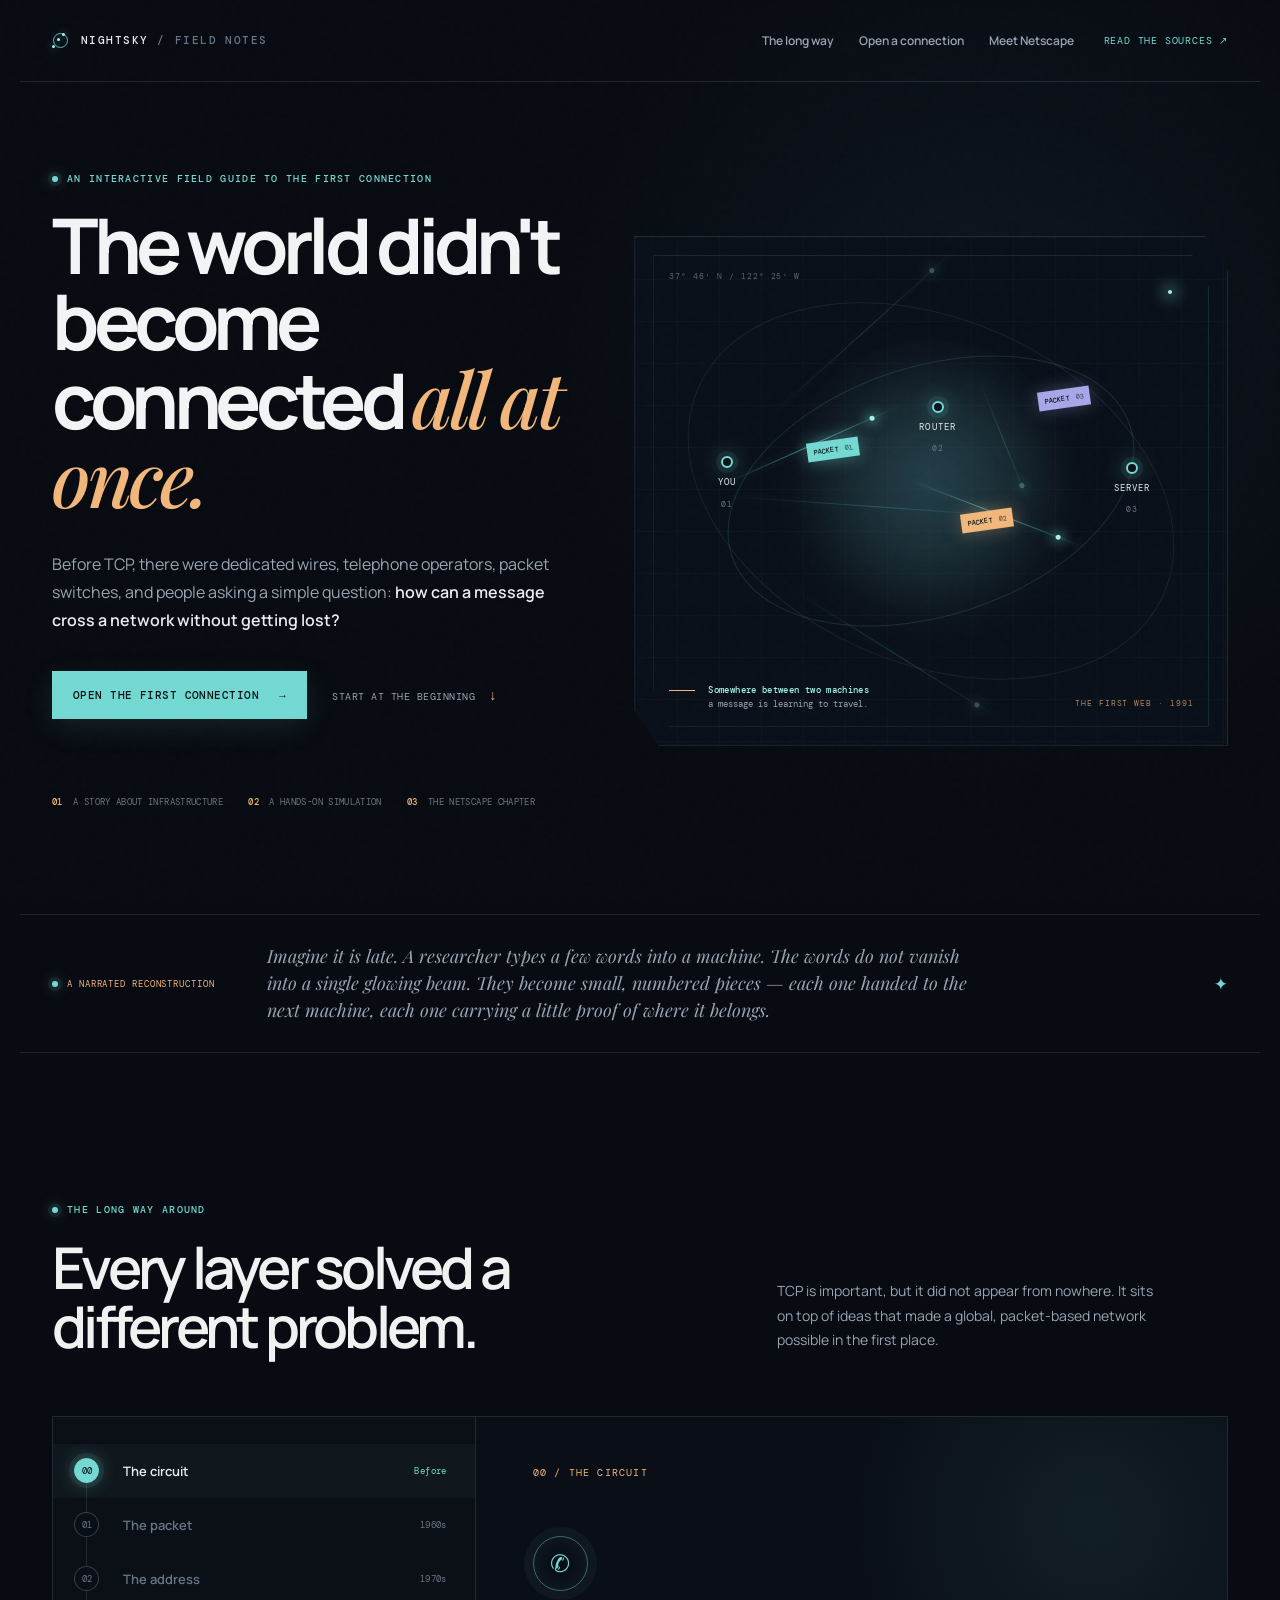
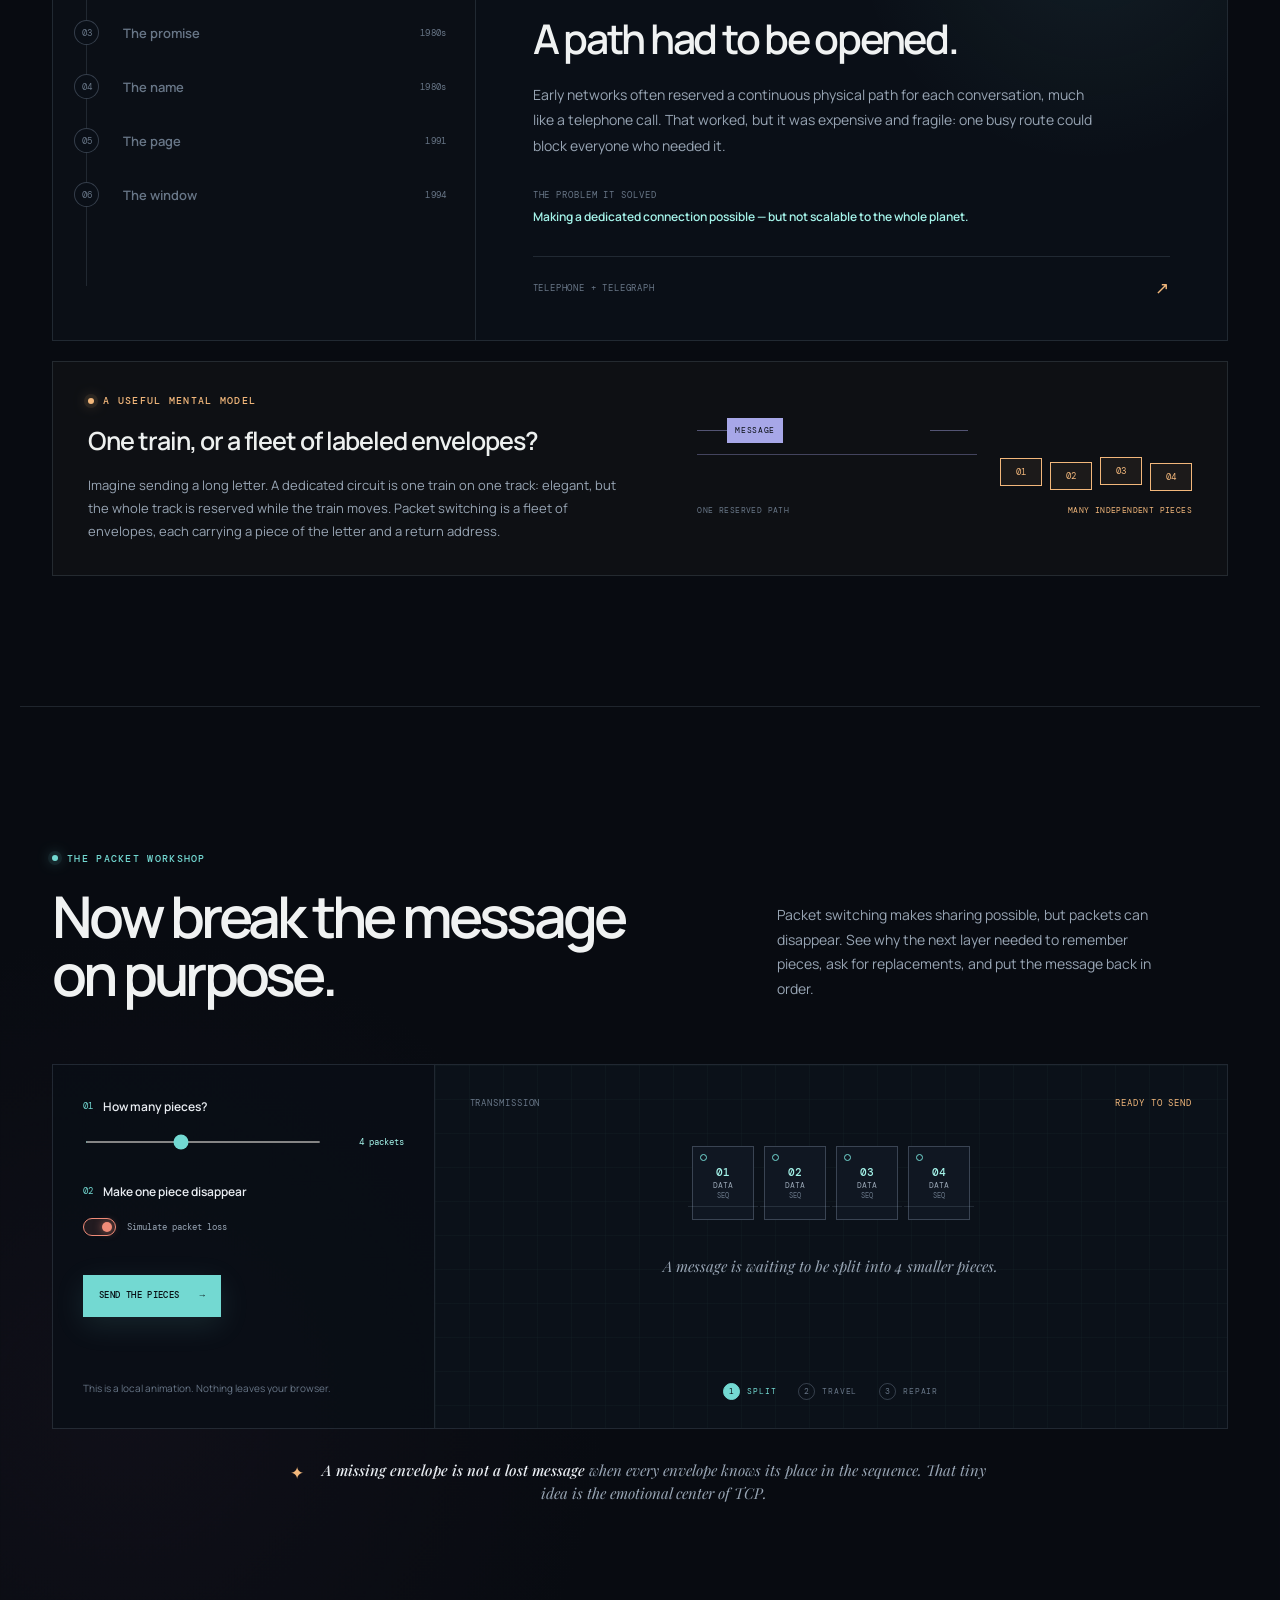
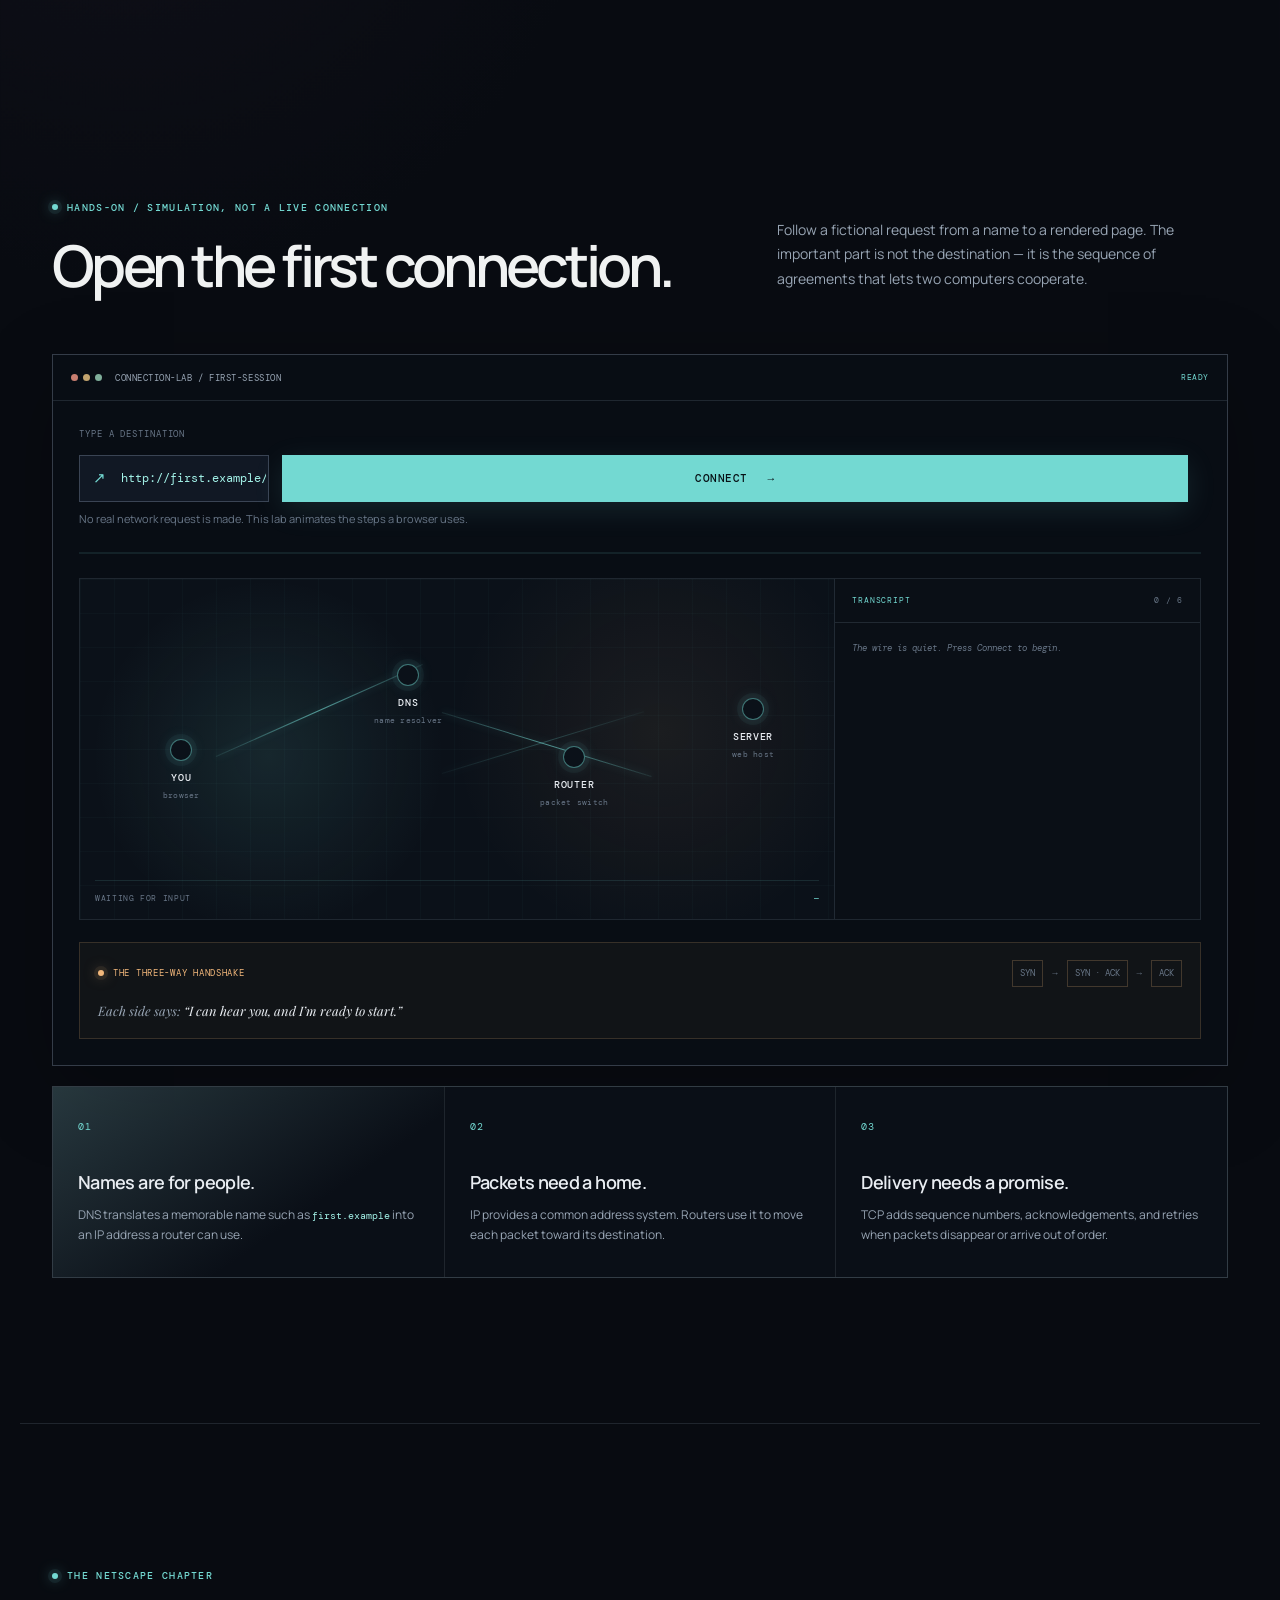
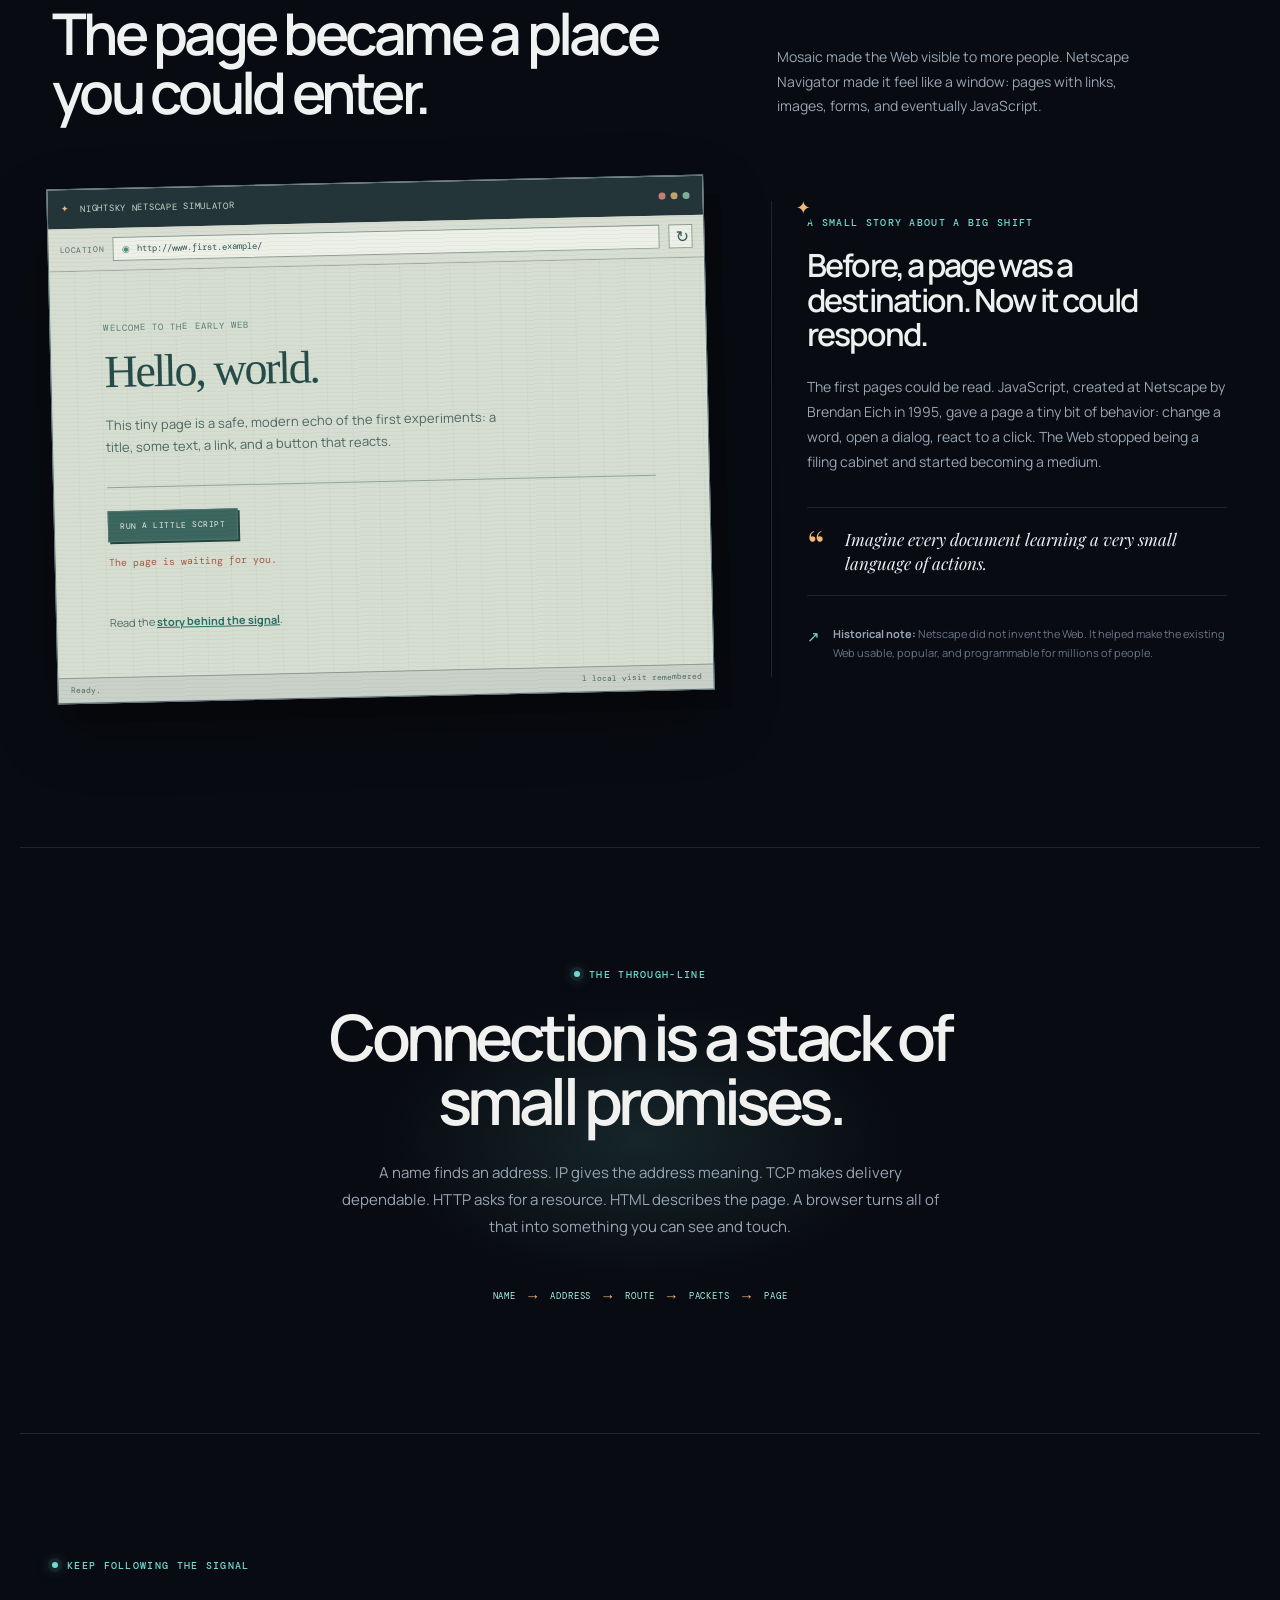
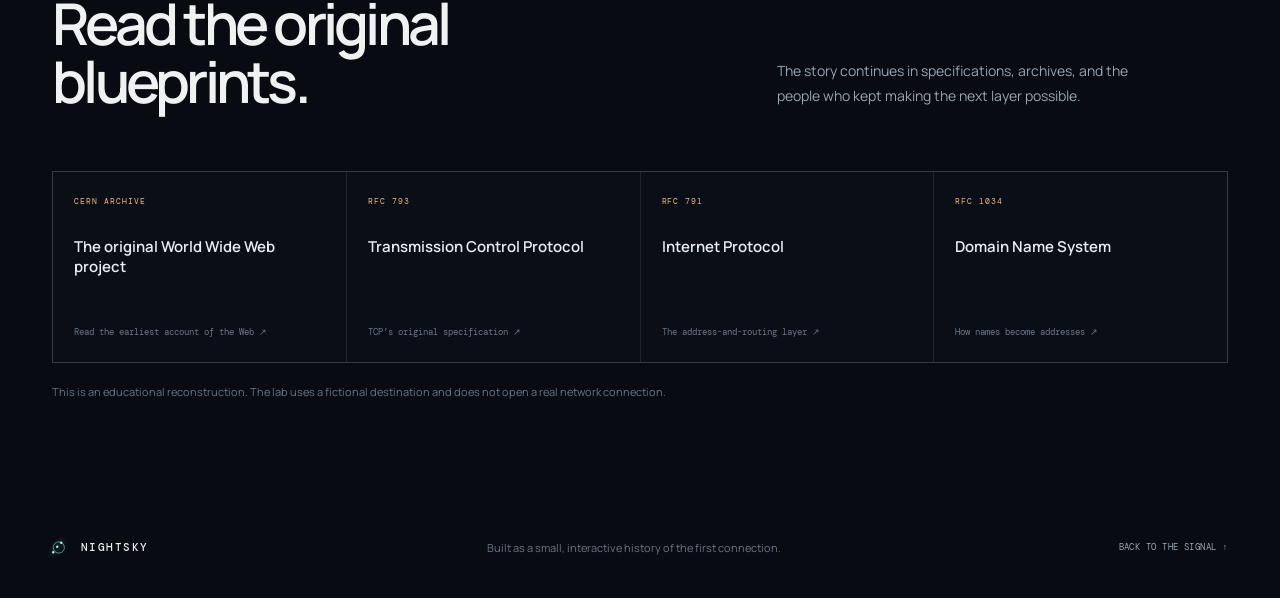
==== index.html @ 114fcb43 "Build interactive early Web history simulation" ====
<!doctype html>
<html lang="en">
  <head>
    <meta charset="UTF-8" />
    <meta name="viewport" content="width=device-width, initial-scale=1.0" />
    <meta
      name="description"
      content="An interactive field guide to the long road from telegraph wires to the World Wide Web."
    />
    <title>Before TCP — The Night the World Learned to Talk</title>
    <link rel="stylesheet" href="styles.css" />
  </head>
  <body>
    <div class="noise" aria-hidden="true"></div>
    <header class="topbar">
      <a class="brand" href="#top" aria-label="NIGHTSKY home">
        <span class="brand-mark" aria-hidden="true"><i></i><i></i><i></i></span>
        <span>NIGHTSKY</span>
        <span class="brand-slash">/</span>
        <span class="brand-muted">FIELD NOTES</span>
      </a>
      <nav class="topnav" aria-label="Main navigation">
        <a href="#journey">The long way</a>
        <a href="#lab">Open a connection</a>
        <a href="#browser">Meet Netscape</a>
      </nav>
      <a class="topnav-cta" href="#sources">Read the sources <span aria-hidden="true">↗</span></a>
    </header>

    <main id="top">
      <section class="hero section-pad">
        <div class="hero-copy">
          <p class="eyebrow"><span class="eyebrow-dot"></span> An interactive field guide to the first connection</p>
          <h1>The world didn't become connected <em>all at once.</em></h1>
          <p class="hero-lede">
            Before TCP, there were dedicated wires, telephone operators, packet switches, and people asking a
            simple question: <strong>how can a message cross a network without getting lost?</strong>
          </p>
          <div class="hero-actions">
            <a class="button button-primary" href="#lab">Open the first connection <span aria-hidden="true">→</span></a>
            <a class="text-link" href="#journey">Start at the beginning <span aria-hidden="true">↓</span></a>
          </div>
          <div class="hero-meta">
            <span><b>01</b> a story about infrastructure</span>
            <span><b>02</b> a hands-on simulation</span>
            <span><b>03</b> the Netscape chapter</span>
          </div>
        </div>

        <div class="hero-visual" aria-label="An illustration of messages traveling between connected machines" role="img">
          <div class="visual-orbit orbit-one"></div>
          <div class="visual-orbit orbit-two"></div>
          <div class="visual-glow"></div>
          <div class="constellation-lines" aria-hidden="true">
            <span class="line line-a"></span>
            <span class="line line-b"></span>
            <span class="line line-c"></span>
            <span class="line line-d"></span>
            <span class="line line-e"></span>
            <span class="line line-f"></span>
          </div>
          <div class="node node-origin"><span>YOU</span><b>01</b></div>
          <div class="node node-router"><span>ROUTER</span><b>02</b></div>
          <div class="node node-server"><span>SERVER</span><b>03</b></div>
          <div class="packet packet-a" aria-hidden="true"><span>PACKET</span><i>01</i></div>
          <div class="packet packet-b" aria-hidden="true"><span>PACKET</span><i>02</i></div>
          <div class="packet packet-c" aria-hidden="true"><span>PACKET</span><i>03</i></div>
          <div class="visual-caption">
            <span class="caption-line"></span>
            <p><b>Somewhere between two machines</b><br />a message is learning to travel.</p>
          </div>
          <div class="coordinate coordinate-top">37° 46′ N / 122° 25′ W</div>
          <div class="coordinate coordinate-bottom">THE FIRST WEB · 1991</div>
        </div>
      </section>

      <section class="story-strip" aria-label="Narrated reconstruction">
        <div class="strip-label"><span class="signal-dot"></span> A narrated reconstruction</div>
        <p>
          Imagine it is late. A researcher types a few words into a machine. The words do not vanish into a single
          glowing beam. They become small, numbered pieces — each one handed to the next machine, each one
          carrying a little proof of where it belongs.
        </p>
        <span class="strip-mark" aria-hidden="true">✦</span>
      </section>

      <section class="journey section-pad" id="journey">
        <div class="section-heading">
          <div>
            <p class="eyebrow"><span class="eyebrow-dot"></span> The long way around</p>
            <h2>Every layer solved a different problem.</h2>
          </div>
          <p class="section-intro">
            TCP is important, but it did not appear from nowhere. It sits on top of ideas that made a global,
            packet-based network possible in the first place.
          </p>
        </div>

        <div class="journey-board">
          <div class="journey-rail" role="tablist" aria-label="The history of network technologies">
            <div class="rail-line" aria-hidden="true"><span id="railProgress"></span></div>
            <button class="journey-step is-active" role="tab" aria-selected="true" data-step="0">
              <span class="step-number">00</span><span class="step-title">The circuit</span><span class="step-era">Before</span>
            </button>
            <button class="journey-step" role="tab" aria-selected="false" data-step="1">
              <span class="step-number">01</span><span class="step-title">The packet</span><span class="step-era">1960s</span>
            </button>
            <button class="journey-step" role="tab" aria-selected="false" data-step="2">
              <span class="step-number">02</span><span class="step-title">The address</span><span class="step-era">1970s</span>
            </button>
            <button class="journey-step" role="tab" aria-selected="false" data-step="3">
              <span class="step-number">03</span><span class="step-title">The promise</span><span class="step-era">1980s</span>
            </button>
            <button class="journey-step" role="tab" aria-selected="false" data-step="4">
              <span class="step-number">04</span><span class="step-title">The name</span><span class="step-era">1980s</span>
            </button>
            <button class="journey-step" role="tab" aria-selected="false" data-step="5">
              <span class="step-number">05</span><span class="step-title">The page</span><span class="step-era">1991</span>
            </button>
            <button class="journey-step" role="tab" aria-selected="false" data-step="6">
              <span class="step-number">06</span><span class="step-title">The window</span><span class="step-era">1994</span>
            </button>
          </div>

          <article class="journey-detail" id="journeyDetail" aria-live="polite">
            <div class="detail-index" id="detailIndex">00 / THE CIRCUIT</div>
            <div class="detail-icon" id="detailIcon" aria-hidden="true">✆</div>
            <h3 id="detailTitle">A path had to be opened.</h3>
            <p id="detailBody">
              Early networks often reserved a continuous physical path for each conversation, much like a telephone
              call. That worked, but it was expensive and fragile: one busy route could block everyone who needed it.
            </p>
            <div class="detail-answer">
              <span class="answer-label">The problem it solved</span>
              <strong id="detailProblem">Making a dedicated connection possible — but not scalable to the whole planet.</strong>
            </div>
            <div class="detail-footer">
              <span id="detailTag">TELEPHONE + TELEGRAPH</span>
              <span class="detail-arrow" aria-hidden="true">↗</span>
            </div>
          </article>
        </div>

        <div class="analogy-panel">
          <div class="analogy-copy">
            <p class="eyebrow"><span class="eyebrow-dot"></span> A useful mental model</p>
            <h3>One train, or a fleet of labeled envelopes?</h3>
            <p id="analogyBody">
              Imagine sending a long letter. A dedicated circuit is one train on one track: elegant, but the whole
              track is reserved while the train moves. Packet switching is a fleet of envelopes, each carrying a
              piece of the letter and a return address.
            </p>
          </div>
          <div class="analogy-visual" aria-hidden="true">
            <div class="train-track"><span class="train-car">MESSAGE</span><span class="track-line"></span><span class="track-line"></span></div>
            <div class="envelope-row"><span class="envelope">01</span><span class="envelope">02</span><span class="envelope">03</span><span class="envelope">04</span></div>
            <div class="analogy-labels"><span>ONE RESERVED PATH</span><span>MANY INDEPENDENT PIECES</span></div>
          </div>
        </div>
      </section>

      <section class="packet-workshop section-pad" id="packet-workshop">
        <div class="section-heading">
          <div>
            <p class="eyebrow"><span class="eyebrow-dot"></span> The packet workshop</p>
            <h2>Now break the message on purpose.</h2>
          </div>
          <p class="section-intro">
            Packet switching makes sharing possible, but packets can disappear. See why the next layer needed to
            remember pieces, ask for replacements, and put the message back in order.
          </p>
        </div>

        <div class="workshop-shell">
          <div class="workshop-controls">
            <div class="control-block">
              <div class="control-label"><span>01</span><label for="packetCount">How many pieces?</label></div>
              <div class="range-row"><input id="packetCount" type="range" min="2" max="7" value="4" /><output id="packetCountOutput" for="packetCount">4 packets</output></div>
            </div>
            <div class="control-block">
              <div class="control-label"><span>02</span><label for="dropPacket">Make one piece disappear</label></div>
              <label class="toggle-control">
                <input id="dropPacket" type="checkbox" checked />
                <span class="toggle-track" aria-hidden="true"><i></i></span>
                <span id="dropPacketLabel">Simulate packet loss</span>
              </label>
            </div>
            <button class="button button-primary workshop-button" id="sendPackets" type="button">Send the pieces <span aria-hidden="true">→</span></button>
            <p class="workshop-hint">This is a local animation. Nothing leaves your browser.</p>
          </div>

          <div class="workshop-stage" aria-live="polite">
            <div class="workshop-stage-top"><span>TRANSMISSION</span><strong id="workshopStatus">READY TO SEND</strong></div>
            <div class="packet-track" id="packetTrack" aria-label="Message packets waiting to be sent"></div>
            <div class="workshop-message" id="workshopMessage">A message is waiting to be split into smaller pieces.</div>
            <div class="workshop-steps">
              <span class="workshop-step is-current" data-workshop-step="split"><b>1</b> Split</span>
              <span class="workshop-step" data-workshop-step="travel"><b>2</b> Travel</span>
              <span class="workshop-step" data-workshop-step="repair"><b>3</b> Repair</span>
            </div>
          </div>
        </div>

        <div class="workshop-story">
          <span class="workshop-story-mark" aria-hidden="true">✦</span>
          <p><strong>A missing envelope is not a lost message</strong> when every envelope knows its place in the sequence. That tiny idea is the emotional center of TCP.</p>
        </div>
      </section>

      <section class="lab section-pad" id="lab">
        <div class="section-heading lab-heading">
          <div>
            <p class="eyebrow"><span class="eyebrow-dot"></span> Hands-on / simulation, not a live connection</p>
            <h2>Open the first connection.</h2>
          </div>
          <p class="section-intro">
            Follow a fictional request from a name to a rendered page. The important part is not the destination —
            it is the sequence of agreements that lets two computers cooperate.
          </p>
        </div>

        <div class="console-shell">
          <div class="console-toolbar">
            <div class="window-dots" aria-hidden="true"><i></i><i></i><i></i></div>
            <span class="console-label">connection-lab / first-session</span>
            <span class="console-status" id="consoleStatus">READY</span>
          </div>
          <div class="console-body">
            <div class="url-bar">
              <label for="targetUrl">TYPE A DESTINATION</label>
              <div class="url-input-wrap"><span class="url-lock" aria-hidden="true">↗</span><input id="targetUrl" value="http://first.example/" spellcheck="false" aria-describedby="urlHint" /></div>
              <button class="button button-primary connect-button" id="connectButton">Connect <span aria-hidden="true">→</span></button>
            </div>
            <p class="url-hint" id="urlHint">No real network request is made. This lab animates the steps a browser uses.</p>

            <div class="connection-progress" aria-label="Connection progress"><span id="progressBar"></span></div>

            <div class="connection-stage">
              <div class="network-map" id="networkMap">
                <div class="map-grid" aria-hidden="true"></div>
                <div class="map-line map-line-1" aria-hidden="true"></div>
                <div class="map-line map-line-2" aria-hidden="true"></div>
                <div class="map-line map-line-3" aria-hidden="true"></div>
                <div class="map-node origin-node" data-node="origin"><span class="node-ring"></span><b>YOU</b><small>browser</small></div>
                <div class="map-node resolver-node" data-node="resolver"><span class="node-ring"></span><b>DNS</b><small>name resolver</small></div>
                <div class="map-node router-node" data-node="router"><span class="node-ring"></span><b>ROUTER</b><small>packet switch</small></div>
                <div class="map-node server-node" data-node="server"><span class="node-ring"></span><b>SERVER</b><small>web host</small></div>
                <div class="traveling-packet" id="travelingPacket" aria-hidden="true"><span>PACKET</span><i>01</i></div>
                <div class="map-readout"><span id="readoutLabel">WAITING FOR INPUT</span><b id="readoutValue">—</b></div>
              </div>
              <div class="connection-log-panel">
                <div class="log-heading"><span>TRANSCRIPT</span><span id="logCount">0 / 6</span></div>
                <ol class="connection-log" id="connectionLog" aria-live="polite">
                  <li class="log-empty">The wire is quiet. Press Connect to begin.</li>
                </ol>
              </div>
            </div>

            <div class="handshake-strip" aria-label="TCP handshake explanation">
              <div class="handshake-title"><span class="signal-dot"></span> The three-way handshake</div>
              <div class="handshake-parts">
                <span data-handshake="syn">SYN</span><i>→</i><span data-handshake="synack">SYN · ACK</span><i>→</i><span data-handshake="ack">ACK</span>
              </div>
              <p>Each side says: <em>“I can hear you, and I’m ready to start.”</em></p>
            </div>
          </div>
        </div>

        <div class="lesson-grid">
          <article class="lesson-card lesson-card-highlight">
            <span class="lesson-number">01</span>
            <h3>Names are for people.</h3>
            <p>DNS translates a memorable name such as <code>first.example</code> into an IP address a router can use.</p>
          </article>
          <article class="lesson-card">
            <span class="lesson-number">02</span>
            <h3>Packets need a home.</h3>
            <p>IP provides a common address system. Routers use it to move each packet toward its destination.</p>
          </article>
          <article class="lesson-card">
            <span class="lesson-number">03</span>
            <h3>Delivery needs a promise.</h3>
            <p>TCP adds sequence numbers, acknowledgements, and retries when packets disappear or arrive out of order.</p>
          </article>
        </div>
      </section>

      <section class="browser-section section-pad" id="browser">
        <div class="section-heading">
          <div>
            <p class="eyebrow"><span class="eyebrow-dot"></span> The Netscape chapter</p>
            <h2>The page became a place you could enter.</h2>
          </div>
          <p class="section-intro">
            Mosaic made the Web visible to more people. Netscape Navigator made it feel like a window: pages with
            links, images, forms, and eventually JavaScript.
          </p>
        </div>

        <div class="browser-story-grid">
          <div class="retro-browser" id="retroBrowser">
            <div class="browser-titlebar">
              <div class="browser-brand"><span class="tiny-star">✦</span> NIGHTSKY NETSCAPE SIMULATOR</div>
              <div class="browser-window-buttons" aria-hidden="true"><i></i><i></i><i></i></div>
            </div>
            <div class="browser-toolbar">
              <span class="toolbar-label">LOCATION</span>
              <div class="browser-location"><span aria-hidden="true">◉</span> http://www.first.example/</div>
              <button id="browserReload" class="browser-reload" type="button" aria-label="Reload simulated page">↻</button>
            </div>
            <div class="browser-content">
              <p class="page-kicker">WELCOME TO THE EARLY WEB</p>
              <h3>Hello, world.</h3>
              <p class="page-copy">This tiny page is a safe, modern echo of the first experiments: a title, some text, a link, and a button that reacts.</p>
              <div class="page-rule"></div>
              <button class="retro-button" id="helloButton" type="button">RUN A LITTLE SCRIPT</button>
              <p class="script-output" id="scriptOutput" aria-live="polite">The page is waiting for you.</p>
              <p class="page-link">Read the <a href="#journey">story behind the signal</a>.</p>
            </div>
            <div class="browser-statusbar"><span>Ready.</span><span id="cookieStatus">No local cookie yet</span></div>
          </div>

          <div class="story-panel">
            <div class="story-panel-mark" aria-hidden="true">✦</div>
            <p class="eyebrow">A small story about a big shift</p>
            <h3>Before, a page was a destination. Now it could respond.</h3>
            <p>
              The first pages could be read. JavaScript, created at Netscape by Brendan Eich in 1995, gave a page a
              tiny bit of behavior: change a word, open a dialog, react to a click. The Web stopped being a filing
              cabinet and started becoming a medium.
            </p>
            <div class="pull-quote">
              <span aria-hidden="true">“</span>
              <p>Imagine every document learning a very small language of actions.</p>
            </div>
            <div class="navigator-note">
              <span class="note-icon" aria-hidden="true">↗</span>
              <p><strong>Historical note:</strong> Netscape did not invent the Web. It helped make the existing Web usable, popular, and programmable for millions of people.</p>
            </div>
          </div>
        </div>
      </section>

      <section class="takeaway section-pad">
        <div class="takeaway-glow" aria-hidden="true"></div>
        <div class="takeaway-content">
          <p class="eyebrow"><span class="eyebrow-dot"></span> The through-line</p>
          <h2>Connection is a stack of small promises.</h2>
          <p>
            A name finds an address. IP gives the address meaning. TCP makes delivery dependable. HTTP asks for a
            resource. HTML describes the page. A browser turns all of that into something you can see and touch.
          </p>
          <div class="takeaway-chain" aria-label="The layers of a web request">
            <span>NAME</span><i>→</i><span>ADDRESS</span><i>→</i><span>ROUTE</span><i>→</i><span>PACKETS</span><i>→</i><span>PAGE</span>
          </div>
        </div>
      </section>

      <section class="sources section-pad" id="sources">
        <div class="section-heading">
          <div>
            <p class="eyebrow"><span class="eyebrow-dot"></span> Keep following the signal</p>
            <h2>Read the original blueprints.</h2>
          </div>
          <p class="section-intro">The story continues in specifications, archives, and the people who kept making the next layer possible.</p>
        </div>
        <div class="source-grid">
          <a class="source-card" href="https://info.cern.ch/hypertext/WWW/TheProject.html" target="_blank" rel="noreferrer">
            <span class="source-type">CERN ARCHIVE</span><strong>The original World Wide Web project</strong><span>Read the earliest account of the Web ↗</span>
          </a>
          <a class="source-card" href="https://www.rfc-editor.org/rfc/rfc793" target="_blank" rel="noreferrer">
            <span class="source-type">RFC 793</span><strong>Transmission Control Protocol</strong><span>TCP’s original specification ↗</span>
          </a>
          <a class="source-card" href="https://www.rfc-editor.org/rfc/rfc791" target="_blank" rel="noreferrer">
            <span class="source-type">RFC 791</span><strong>Internet Protocol</strong><span>The address-and-routing layer ↗</span>
          </a>
          <a class="source-card" href="https://www.rfc-editor.org/rfc/rfc1034" target="_blank" rel="noreferrer">
            <span class="source-type">RFC 1034</span><strong>Domain Name System</strong><span>How names become addresses ↗</span>
          </a>
        </div>
        <p class="source-footnote">This is an educational reconstruction. The lab uses a fictional destination and does not open a real network connection.</p>
      </section>
    </main>

    <footer class="footer">
      <div class="footer-brand"><span class="brand-mark" aria-hidden="true"><i></i><i></i><i></i></span> NIGHTSKY</div>
      <p>Built as a small, interactive history of the first connection.</p>
      <a href="#top">Back to the signal ↑</a>
    </footer>

    <script src="app.js"></script>
  </body>
</html>
---- styles.css ----
@import url('https://fonts.googleapis.com/css2?family=DM+Mono:wght@400;500&family=Manrope:wght@400;500;600;700;800&family=Playfair+Display:ital,wght@0,500;0,600;1,500;1,600&display=swap');

:root {
  --ink: #e9edf2;
  --muted: #98a5b4;
  --faint: #687687;
  --bg: #080b11;
  --bg-soft: #0d121b;
  --panel: #111824;
  --panel-deep: #0a0f17;
  --line: rgba(164, 184, 209, 0.15);
  --line-bright: rgba(164, 184, 209, 0.28);
  --cyan: #73d9d2;
  --cyan-bright: #a4f3e9;
  --amber: #f2b77b;
  --coral: #f08b78;
  --lavender: #a7a7e8;
  --max: 1240px;
  --sans: 'Manrope', ui-sans-serif, system-ui, -apple-system, BlinkMacSystemFont, 'Segoe UI', sans-serif;
  --serif: 'Playfair Display', Georgia, serif;
  --mono: 'DM Mono', ui-monospace, SFMono-Regular, Menlo, Monaco, Consolas, monospace;
}

* {
  box-sizing: border-box;
}

html {
  scroll-behavior: smooth;
  background: var(--bg);
}

body {
  margin: 0;
  color: var(--ink);
  background:
    radial-gradient(circle at 77% 5%, rgba(49, 83, 112, 0.16), transparent 28rem),
    radial-gradient(circle at 10% 43%, rgba(74, 48, 80, 0.12), transparent 30rem),
    var(--bg);
  font-family: var(--sans);
  line-height: 1.6;
  overflow-x: hidden;
}

body::before,
body::after {
  content: '';
  position: fixed;
  z-index: -1;
  width: 1px;
  height: 1px;
  border-radius: 50%;
  background: #fff;
  box-shadow: 40px 80px 0 rgba(255, 255, 255, 0.5), 160px 20px 0 rgba(255, 255, 255, 0.38), 310px 120px 0 rgba(255, 255, 255, 0.3), 510px 40px 0 rgba(255, 255, 255, 0.32), 730px 130px 0 rgba(255, 255, 255, 0.25), 940px 20px 0 rgba(255, 255, 255, 0.4), 1120px 160px 0 rgba(255, 255, 255, 0.25), 1280px 70px 0 rgba(255, 255, 255, 0.3), 1510px 190px 0 rgba(255, 255, 255, 0.35), 1750px 80px 0 rgba(255, 255, 255, 0.25);
  opacity: 0.5;
  pointer-events: none;
}

body::before {
  top: 4%;
  left: 4%;
}

body::after {
  top: 61%;
  left: 0;
  transform: scale(0.65);
  opacity: 0.24;
}

.noise {
  position: fixed;
  inset: 0;
  z-index: 20;
  opacity: 0.025;
  pointer-events: none;
  background-image: url("data:image/svg+xml,%3Csvg viewBox='0 0 180 180' xmlns='http://www.w3.org/2000/svg'%3E%3Cfilter id='n'%3E%3CfeTurbulence type='fractalNoise' baseFrequency='.9' numOctaves='4' stitchTiles='stitch'/%3E%3C/filter%3E%3Crect width='100%25' height='100%25' filter='url(%23n)' opacity='.65'/%3E%3C/svg%3E");
}

a {
  color: inherit;
  text-decoration: none;
}

button,
input {
  font: inherit;
}

button,
a {
  -webkit-tap-highlight-color: transparent;
}

button {
  cursor: pointer;
}

::selection {
  color: #091015;
  background: var(--cyan);
}

.topbar {
  position: relative;
  z-index: 5;
  display: flex;
  align-items: center;
  gap: 30px;
  max-width: var(--max);
  height: 82px;
  margin: 0 auto;
  padding: 0 32px;
  border-bottom: 1px solid var(--line);
}

.brand,
.footer-brand {
  display: inline-flex;
  align-items: center;
  gap: 9px;
  color: var(--ink);
  font-family: var(--mono);
  font-size: 11px;
  font-weight: 500;
  letter-spacing: 0.13em;
  white-space: nowrap;
}

.brand-slash,
.brand-muted {
  color: var(--faint);
}

.brand-mark {
  position: relative;
  display: inline-flex;
  align-items: flex-end;
  gap: 2px;
  width: 17px;
  height: 17px;
  margin-right: 3px;
}

.brand-mark::before {
  position: absolute;
  top: 1px;
  left: 1px;
  width: 13px;
  height: 13px;
  border: 1px solid var(--cyan);
  border-radius: 50%;
  content: '';
  opacity: 0.8;
}

.brand-mark i {
  z-index: 1;
  display: block;
  width: 3px;
  height: 3px;
  border-radius: 50%;
  background: var(--cyan-bright);
  box-shadow: 0 0 8px var(--cyan);
}

.brand-mark i:nth-child(1) {
  margin-bottom: 1px;
}

.brand-mark i:nth-child(2) {
  margin-bottom: 8px;
}

.brand-mark i:nth-child(3) {
  margin-bottom: 13px;
}

.topnav {
  display: flex;
  align-items: center;
  gap: 25px;
  margin-left: auto;
  color: var(--muted);
  font-size: 12px;
  font-weight: 600;
}

.topnav a,
.topnav-cta,
.text-link,
.footer a {
  transition: color 180ms ease, opacity 180ms ease;
}

.topnav a:hover,
.topnav a:focus-visible,
.topnav-cta:hover,
.topnav-cta:focus-visible,
.text-link:hover,
.text-link:focus-visible,
.footer a:hover,
.footer a:focus-visible {
  color: var(--cyan-bright);
}

.topnav-cta {
  color: var(--cyan);
  font-family: var(--mono);
  font-size: 10px;
  letter-spacing: 0.08em;
  text-transform: uppercase;
}

.section-pad {
  max-width: var(--max);
  margin: 0 auto;
  padding: 130px 32px;
}

.eyebrow {
  display: flex;
  align-items: center;
  gap: 9px;
  margin: 0 0 22px;
  color: var(--cyan);
  font-family: var(--mono);
  font-size: 10px;
  font-weight: 500;
  letter-spacing: 0.13em;
  line-height: 1.3;
  text-transform: uppercase;
}

.eyebrow-dot,
.signal-dot {
  display: inline-block;
  width: 6px;
  height: 6px;
  flex: 0 0 auto;
  border-radius: 50%;
  background: var(--cyan);
  box-shadow: 0 0 0 4px rgba(115, 217, 210, 0.08), 0 0 14px rgba(115, 217, 210, 0.8);
}

.hero {
  display: grid;
  grid-template-columns: minmax(0, 0.94fr) minmax(460px, 1.06fr);
  align-items: center;
  gap: 56px;
  min-height: 670px;
  padding-top: 90px;
  padding-bottom: 105px;
}

.hero-copy {
  position: relative;
  z-index: 1;
}

.hero h1 {
  max-width: 700px;
  margin: 0;
  color: #f2f4f5;
  font-size: clamp(50px, 6vw, 83px);
  font-weight: 700;
  letter-spacing: -0.07em;
  line-height: 0.99;
}

.hero h1 em {
  color: var(--amber);
  font-family: var(--serif);
  font-weight: 500;
  letter-spacing: -0.045em;
}

.hero-lede {
  max-width: 570px;
  margin: 33px 0 0;
  color: var(--muted);
  font-size: 16px;
  line-height: 1.75;
}

.hero-lede strong {
  color: var(--ink);
  font-weight: 600;
}

.hero-actions {
  display: flex;
  align-items: center;
  gap: 25px;
  margin-top: 37px;
}

.button {
  display: inline-flex;
  align-items: center;
  justify-content: center;
  gap: 20px;
  min-height: 48px;
  border: 1px solid transparent;
  padding: 0 20px;
  font-family: var(--mono);
  font-size: 11px;
  font-weight: 500;
  letter-spacing: 0.04em;
  line-height: 1;
  text-transform: uppercase;
  transition: background 180ms ease, border-color 180ms ease, color 180ms ease, transform 180ms ease, box-shadow 180ms ease;
}

.button:hover,
.button:focus-visible {
  transform: translateY(-2px);
}

.button-primary {
  color: #081116;
  background: var(--cyan);
  box-shadow: 0 8px 30px rgba(115, 217, 210, 0.12);
}

.button-primary:hover,
.button-primary:focus-visible {
  background: var(--cyan-bright);
  box-shadow: 0 12px 35px rgba(115, 217, 210, 0.2);
}

.text-link {
  color: var(--muted);
  font-family: var(--mono);
  font-size: 10px;
  letter-spacing: 0.05em;
  text-transform: uppercase;
}

.text-link span {
  display: inline-block;
  margin-left: 7px;
  color: var(--amber);
  font-size: 14px;
}

.hero-meta {
  display: flex;
  flex-wrap: wrap;
  gap: 17px 25px;
  margin-top: 76px;
  color: var(--faint);
  font-family: var(--mono);
  font-size: 9px;
  letter-spacing: 0.04em;
  text-transform: uppercase;
}

.hero-meta b {
  margin-right: 5px;
  color: var(--amber);
  font-weight: 500;
}

.hero-visual {
  position: relative;
  min-height: 510px;
  overflow: hidden;
  border: 1px solid var(--line);
  background:
    linear-gradient(rgba(115, 217, 210, 0.025) 1px, transparent 1px),
    linear-gradient(90deg, rgba(115, 217, 210, 0.025) 1px, transparent 1px),
    radial-gradient(circle at 50% 47%, rgba(62, 107, 121, 0.3), transparent 35%),
    #0a1019;
  background-size: 42px 42px, 42px 42px, auto, auto;
  clip-path: polygon(0 0, 96% 0, 100% 7%, 100% 100%, 4% 100%, 0 93%);
}

.hero-visual::before,
.hero-visual::after {
  position: absolute;
  content: '';
  pointer-events: none;
}

.hero-visual::before {
  inset: 18px;
  border: 1px solid rgba(115, 217, 210, 0.12);
  clip-path: polygon(0 0, 97% 0, 100% 7%, 100% 100%, 3% 100%, 0 92%);
}

.hero-visual::after {
  top: 53px;
  right: 55px;
  width: 4px;
  height: 4px;
  border-radius: 50%;
  background: var(--cyan-bright);
  box-shadow: 0 0 15px 4px rgba(115, 217, 210, 0.6);
}

.visual-orbit {
  position: absolute;
  top: 50%;
  left: 50%;
  border: 1px solid rgba(115, 217, 210, 0.14);
  border-radius: 50%;
  transform: translate(-50%, -50%) rotate(-18deg);
}

.orbit-one {
  width: 420px;
  height: 250px;
}

.orbit-two {
  width: 510px;
  height: 345px;
  border-color: rgba(167, 167, 232, 0.1);
  transform: translate(-50%, -50%) rotate(24deg);
}

.visual-glow {
  position: absolute;
  top: 50%;
  left: 50%;
  width: 210px;
  height: 210px;
  border-radius: 50%;
  background: rgba(115, 217, 210, 0.1);
  filter: blur(35px);
  transform: translate(-50%, -50%);
}

.constellation-lines {
  position: absolute;
  inset: 0;
}

.line {
  position: absolute;
  height: 1px;
  transform-origin: left center;
  background: linear-gradient(90deg, transparent, rgba(115, 217, 210, 0.65), transparent);
  box-shadow: 0 0 8px rgba(115, 217, 210, 0.3);
}

.line::after {
  position: absolute;
  top: -2px;
  right: 14%;
  width: 5px;
  height: 5px;
  border-radius: 50%;
  background: var(--cyan-bright);
  box-shadow: 0 0 12px 3px rgba(115, 217, 210, 0.5);
  content: '';
}

.line-a {
  top: 48%;
  left: 16%;
  width: 31%;
  transform: rotate(-24deg);
}

.line-b {
  top: 48%;
  left: 47%;
  width: 31%;
  transform: rotate(21deg);
}

.line-c {
  top: 51%;
  left: 16%;
  width: 50%;
  transform: rotate(4deg);
  opacity: 0.36;
}

.line-d {
  top: 35%;
  left: 23%;
  width: 43%;
  transform: rotate(-42deg);
  opacity: 0.3;
}

.line-e {
  top: 69%;
  left: 26%;
  width: 44%;
  transform: rotate(32deg);
  opacity: 0.28;
}

.line-f {
  top: 28%;
  left: 58%;
  width: 23%;
  transform: rotate(68deg);
  opacity: 0.32;
}

.node {
  position: absolute;
  z-index: 2;
  display: flex;
  flex-direction: column;
  align-items: center;
  gap: 8px;
  color: var(--ink);
  font-family: var(--mono);
  font-size: 9px;
  letter-spacing: 0.12em;
  text-align: center;
}

.node::before {
  position: absolute;
  top: -19px;
  left: 50%;
  width: 8px;
  height: 8px;
  border: 2px solid var(--cyan);
  border-radius: 50%;
  background: var(--bg-soft);
  box-shadow: 0 0 0 5px rgba(115, 217, 210, 0.08), 0 0 22px rgba(115, 217, 210, 0.7);
  content: '';
  transform: translateX(-50%);
}

.node b {
  color: var(--faint);
  font-size: 8px;
  font-weight: 400;
}

.node-origin {
  top: 47%;
  left: 14%;
}

.node-router {
  top: 36%;
  left: 48%;
}

.node-server {
  top: 48%;
  right: 13%;
}

.packet {
  position: absolute;
  z-index: 3;
  display: flex;
  align-items: center;
  gap: 6px;
  color: #071116;
  background: var(--cyan);
  box-shadow: 0 0 18px rgba(115, 217, 210, 0.45);
  font-family: var(--mono);
  font-size: 7px;
  font-weight: 500;
  letter-spacing: 0.04em;
  padding: 4px 6px;
  transform: rotate(-8deg);
  animation: packetFloat 4s ease-in-out infinite;
}

.packet i {
  color: rgba(7, 17, 22, 0.58);
  font-style: normal;
}

.packet-a {
  top: 40%;
  left: 29%;
}

.packet-b {
  top: 54%;
  left: 55%;
  animation-delay: -1.8s;
  background: var(--amber);
  box-shadow: 0 0 18px rgba(242, 183, 123, 0.35);
}

.packet-c {
  top: 30%;
  left: 68%;
  animation-delay: -2.8s;
  background: var(--lavender);
  box-shadow: 0 0 18px rgba(167, 167, 232, 0.35);
}

@keyframes packetFloat {
  0%, 100% { margin-top: 0; }
  50% { margin-top: -10px; }
}

.visual-caption {
  position: absolute;
  bottom: 33px;
  left: 34px;
  display: flex;
  align-items: flex-start;
  gap: 13px;
  color: var(--muted);
  font-family: var(--mono);
  font-size: 9px;
  line-height: 1.6;
}

.visual-caption p {
  margin: 0;
}

.visual-caption b {
  color: var(--cyan-bright);
  font-weight: 500;
  letter-spacing: 0.04em;
}

.caption-line {
  width: 26px;
  height: 1px;
  margin-top: 7px;
  background: var(--amber);
}

.coordinate {
  position: absolute;
  color: rgba(152, 165, 180, 0.56);
  font-family: var(--mono);
  font-size: 8px;
  letter-spacing: 0.12em;
}

.coordinate-top {
  top: 33px;
  left: 34px;
}

.coordinate-bottom {
  right: 33px;
  bottom: 35px;
  color: rgba(242, 183, 123, 0.7);
}

.story-strip {
  position: relative;
  display: grid;
  grid-template-columns: 190px 1fr 32px;
  align-items: center;
  gap: 25px;
  max-width: var(--max);
  margin: 0 auto;
  padding: 28px 32px;
  border-top: 1px solid var(--line);
  border-bottom: 1px solid var(--line);
  color: var(--muted);
}

.strip-label {
  display: flex;
  align-items: center;
  gap: 9px;
  color: var(--amber);
  font-family: var(--mono);
  font-size: 9px;
  letter-spacing: 0.1em;
  line-height: 1.4;
  text-transform: uppercase;
}

.story-strip p {
  max-width: 720px;
  margin: 0;
  font-family: var(--serif);
  font-size: 18px;
  font-style: italic;
  line-height: 1.5;
}

.strip-mark {
  color: var(--cyan);
  font-size: 17px;
  text-align: right;
}

.section-heading {
  display: grid;
  grid-template-columns: minmax(0, 1fr) minmax(280px, 0.7fr);
  align-items: end;
  gap: 80px;
  margin-bottom: 60px;
}

.section-heading h2 {
  max-width: 630px;
  margin: 0;
  color: #f0f2f2;
  font-size: clamp(36px, 4.5vw, 61px);
  font-weight: 600;
  letter-spacing: -0.065em;
  line-height: 1.02;
}

.section-intro {
  max-width: 390px;
  margin: 0 0 3px;
  color: var(--muted);
  font-size: 14px;
  line-height: 1.75;
}

.journey {
  padding-top: 150px;
}

.journey-board {
  display: grid;
  grid-template-columns: minmax(250px, 0.72fr) minmax(0, 1.28fr);
  min-height: 470px;
  border: 1px solid var(--line);
  background: rgba(13, 18, 27, 0.62);
}

.journey-rail {
  position: relative;
  display: flex;
  flex-direction: column;
  gap: 0;
  padding: 27px 0;
  border-right: 1px solid var(--line);
}

.rail-line {
  position: absolute;
  top: 54px;
  bottom: 54px;
  left: 33px;
  width: 1px;
  background: var(--line);
}

.rail-line span {
  display: block;
  width: 1px;
  height: 0;
  background: var(--cyan);
  box-shadow: 0 0 12px rgba(115, 217, 210, 0.75);
  transition: height 450ms ease;
}

.journey-step {
  position: relative;
  z-index: 1;
  display: grid;
  grid-template-columns: 40px 1fr auto;
  align-items: center;
  gap: 9px;
  min-height: 54px;
  border: 0;
  padding: 0 28px 0 21px;
  color: var(--faint);
  background: transparent;
  text-align: left;
  transition: color 200ms ease, background 200ms ease;
}

.journey-step:hover,
.journey-step:focus-visible,
.journey-step.is-active {
  color: var(--ink);
  background: rgba(115, 217, 210, 0.045);
}

.step-number {
  display: flex;
  align-items: center;
  justify-content: center;
  width: 25px;
  height: 25px;
  border: 1px solid var(--line-bright);
  border-radius: 50%;
  color: var(--faint);
  background: var(--panel-deep);
  font-family: var(--mono);
  font-size: 9px;
  transition: border-color 200ms ease, color 200ms ease, box-shadow 200ms ease;
}

.journey-step.is-active .step-number {
  border-color: var(--cyan);
  color: var(--bg);
  background: var(--cyan);
  box-shadow: 0 0 0 5px rgba(115, 217, 210, 0.08), 0 0 18px rgba(115, 217, 210, 0.38);
}

.step-title {
  font-size: 13px;
  font-weight: 600;
}

.step-era {
  color: var(--faint);
  font-family: var(--mono);
  font-size: 9px;
  letter-spacing: 0.04em;
}

.journey-step.is-active .step-era {
  color: var(--cyan);
}

.journey-detail {
  position: relative;
  display: flex;
  flex-direction: column;
  min-height: 470px;
  padding: 48px 57px 38px;
  background:
    radial-gradient(circle at 82% 20%, rgba(115, 217, 210, 0.08), transparent 15rem),
    var(--panel-deep);
}

.detail-index {
  color: var(--amber);
  font-family: var(--mono);
  font-size: 10px;
  letter-spacing: 0.12em;
}

.detail-icon {
  display: flex;
  align-items: center;
  justify-content: center;
  width: 55px;
  height: 55px;
  margin: 55px 0 25px;
  border: 1px solid rgba(115, 217, 210, 0.45);
  border-radius: 50%;
  color: var(--cyan);
  font-size: 24px;
  box-shadow: 0 0 0 9px rgba(115, 217, 210, 0.045), inset 0 0 20px rgba(115, 217, 210, 0.08);
}

.journey-detail h3 {
  max-width: 500px;
  margin: 0;
  color: #f0f2f2;
  font-size: clamp(27px, 3.2vw, 41px);
  font-weight: 600;
  letter-spacing: -0.055em;
  line-height: 1.08;
}

.journey-detail > p {
  max-width: 570px;
  margin: 22px 0 0;
  color: var(--muted);
  font-size: 14px;
  line-height: 1.8;
}

.detail-answer {
  max-width: 570px;
  margin-top: auto;
  padding-top: 30px;
}

.answer-label {
  display: block;
  margin-bottom: 6px;
  color: var(--faint);
  font-family: var(--mono);
  font-size: 9px;
  letter-spacing: 0.1em;
  text-transform: uppercase;
}

.detail-answer strong {
  display: block;
  color: var(--cyan-bright);
  font-size: 12px;
  font-weight: 600;
  line-height: 1.5;
}

.detail-footer {
  display: flex;
  align-items: center;
  justify-content: space-between;
  margin-top: 30px;
  padding-top: 18px;
  border-top: 1px solid var(--line);
  color: var(--faint);
  font-family: var(--mono);
  font-size: 9px;
  letter-spacing: 0.09em;
}

.detail-arrow {
  color: var(--amber);
  font-size: 17px;
}

.analogy-panel {
  display: grid;
  grid-template-columns: minmax(0, 1fr) minmax(330px, 0.9fr);
  gap: 60px;
  align-items: center;
  margin-top: 20px;
  padding: 32px 35px;
  border: 1px solid var(--line);
  background: rgba(242, 183, 123, 0.025);
}

.analogy-copy .eyebrow {
  margin-bottom: 14px;
  color: var(--amber);
}

.analogy-copy .eyebrow-dot {
  background: var(--amber);
  box-shadow: 0 0 0 4px rgba(242, 183, 123, 0.08), 0 0 14px rgba(242, 183, 123, 0.7);
}

.analogy-copy h3 {
  margin: 0;
  color: #edf0ef;
  font-size: 25px;
  font-weight: 600;
  letter-spacing: -0.04em;
}

.analogy-copy p:not(.eyebrow) {
  max-width: 550px;
  margin: 13px 0 0;
  color: var(--muted);
  font-size: 13px;
  line-height: 1.75;
}

.analogy-visual {
  min-height: 125px;
  padding-top: 12px;
}

.train-track,
.envelope-row {
  display: flex;
  align-items: center;
  gap: 7px;
  height: 37px;
}

.train-track {
  position: relative;
  max-width: 280px;
  padding-bottom: 10px;
  border-bottom: 1px solid rgba(167, 167, 232, 0.35);
}

.train-car {
  position: absolute;
  z-index: 1;
  top: 0;
  left: 30px;
  padding: 6px 8px;
  color: #0b1017;
  background: var(--lavender);
  font-family: var(--mono);
  font-size: 8px;
  letter-spacing: 0.08em;
}

.track-line {
  display: block;
  width: 38px;
  height: 1px;
  background: var(--lavender);
  opacity: 0.45;
}

.track-line:last-child {
  margin-left: 188px;
}

.envelope-row {
  justify-content: flex-end;
  gap: 8px;
}

.envelope {
  display: flex;
  align-items: center;
  justify-content: center;
  width: 42px;
  height: 28px;
  border: 1px solid var(--amber);
  color: var(--amber);
  background: rgba(242, 183, 123, 0.06);
  font-family: var(--mono);
  font-size: 9px;
  transform: translateY(-1px);
}

.envelope:nth-child(2) { transform: translateY(3px); }
.envelope:nth-child(3) { transform: translateY(-2px); }
.envelope:nth-child(4) { transform: translateY(4px); }

.analogy-labels {
  display: flex;
  justify-content: space-between;
  margin-top: 12px;
  color: var(--faint);
  font-family: var(--mono);
  font-size: 8px;
  letter-spacing: 0.05em;
}

.analogy-labels span:last-child {
  color: var(--amber);
}

.packet-workshop {
  padding-top: 145px;
  padding-bottom: 145px;
  border-top: 1px solid var(--line);
}

.workshop-shell {
  display: grid;
  grid-template-columns: minmax(240px, 0.65fr) minmax(0, 1.35fr);
  min-height: 365px;
  border: 1px solid var(--line);
  background: rgba(13, 18, 27, 0.55);
}

.workshop-controls {
  display: flex;
  flex-direction: column;
  padding: 32px 30px;
  border-right: 1px solid var(--line);
  background: rgba(8, 13, 20, 0.55);
}

.control-block + .control-block {
  margin-top: 32px;
}

.control-label {
  display: flex;
  align-items: center;
  gap: 10px;
  color: var(--ink);
  font-size: 12px;
  font-weight: 600;
}

.control-label > span {
  color: var(--cyan);
  font-family: var(--mono);
  font-size: 9px;
  font-weight: 400;
}

.range-row {
  display: flex;
  align-items: center;
  gap: 14px;
  margin-top: 19px;
}

.range-row input {
  width: 100%;
  height: 2px;
  accent-color: var(--cyan);
  cursor: pointer;
}

.range-row output {
  min-width: 67px;
  color: var(--cyan-bright);
  font-family: var(--mono);
  font-size: 9px;
  text-align: right;
}

.toggle-control {
  display: flex;
  align-items: center;
  gap: 11px;
  margin-top: 17px;
  color: var(--muted);
  cursor: pointer;
  font-family: var(--mono);
  font-size: 9px;
}

.toggle-control input {
  position: absolute;
  width: 1px;
  height: 1px;
  opacity: 0;
}

.toggle-track {
  position: relative;
  display: inline-block;
  width: 33px;
  height: 18px;
  flex: 0 0 auto;
  border: 1px solid var(--line-bright);
  border-radius: 12px;
  background: var(--panel);
  transition: border-color 180ms ease, background 180ms ease;
}

.toggle-track i {
  position: absolute;
  top: 3px;
  left: 3px;
  width: 10px;
  height: 10px;
  border-radius: 50%;
  background: var(--faint);
  transition: left 180ms ease, background 180ms ease;
}

.toggle-control input:checked + .toggle-track {
  border-color: var(--coral);
  background: rgba(240, 139, 120, 0.1);
}

.toggle-control input:checked + .toggle-track i {
  left: 18px;
  background: var(--coral);
  box-shadow: 0 0 9px rgba(240, 139, 120, 0.65);
}

.toggle-control input:focus-visible + .toggle-track {
  outline: 2px solid var(--cyan);
  outline-offset: 3px;
}

.workshop-button {
  align-self: flex-start;
  min-height: 42px;
  margin-top: 39px;
  padding: 0 15px;
  color: #081116;
  font-size: 9px;
}

.workshop-hint {
  margin: auto 0 0;
  padding-top: 35px;
  color: var(--faint);
  font-size: 10px;
  line-height: 1.6;
}

.workshop-stage {
  position: relative;
  display: flex;
  flex-direction: column;
  min-width: 0;
  padding: 31px 35px 28px;
  background:
    linear-gradient(rgba(115, 217, 210, 0.027) 1px, transparent 1px),
    linear-gradient(90deg, rgba(115, 217, 210, 0.027) 1px, transparent 1px),
    #0b1119;
  background-size: 34px 34px;
}

.workshop-stage-top {
  display: flex;
  justify-content: space-between;
  color: var(--faint);
  font-family: var(--mono);
  font-size: 9px;
  letter-spacing: 0.1em;
}

.workshop-stage-top strong {
  color: var(--amber);
  font-weight: 400;
}

.packet-track {
  display: flex;
  align-items: center;
  justify-content: center;
  gap: 10px;
  min-height: 145px;
  padding: 16px 0;
}

.packet-piece {
  position: relative;
  display: flex;
  flex-direction: column;
  align-items: center;
  justify-content: center;
  width: 62px;
  height: 74px;
  border: 1px solid var(--line-bright);
  color: var(--muted);
  background: rgba(17, 24, 36, 0.85);
  font-family: var(--mono);
  font-size: 8px;
  line-height: 1.4;
  transition: opacity 250ms ease, border-color 250ms ease, color 250ms ease, background 250ms ease, transform 250ms ease;
}

.packet-piece::before,
.packet-piece::after {
  position: absolute;
  content: '';
}

.packet-piece::before {
  top: 7px;
  left: 7px;
  width: 5px;
  height: 5px;
  border: 1px solid var(--cyan);
  border-radius: 50%;
}

.packet-piece::after {
  right: -5px;
  bottom: 12px;
  left: -5px;
  height: 1px;
  background: var(--line);
}

.packet-piece b {
  color: var(--cyan-bright);
  font-size: 11px;
  font-weight: 500;
}

.packet-piece small {
  color: var(--faint);
  font-size: 7px;
}

.packet-piece.is-sent {
  border-color: var(--cyan);
  color: var(--cyan-bright);
  background: rgba(115, 217, 210, 0.08);
  transform: translateY(-7px);
  box-shadow: 0 0 20px rgba(115, 217, 210, 0.12);
}

.packet-piece.is-sent::before {
  background: var(--cyan);
  box-shadow: 0 0 8px var(--cyan);
}

.packet-piece.is-lost {
  border-color: var(--coral);
  color: var(--coral);
  background: rgba(240, 139, 120, 0.08);
  transform: translateY(8px) rotate(4deg);
  opacity: 0.75;
}

.packet-piece.is-lost::before {
  border-color: var(--coral);
  background: var(--coral);
  box-shadow: 0 0 8px var(--coral);
}

.packet-piece.is-repaired {
  border-color: var(--amber);
  color: var(--amber);
  background: rgba(242, 183, 123, 0.08);
  transform: translateY(-2px);
  box-shadow: 0 0 20px rgba(242, 183, 123, 0.14);
}

.packet-piece.is-repaired::before {
  border-color: var(--amber);
  background: var(--amber);
  box-shadow: 0 0 8px var(--amber);
}

.workshop-message {
  min-height: 28px;
  color: var(--muted);
  font-family: var(--serif);
  font-size: 15px;
  font-style: italic;
  line-height: 1.5;
  text-align: center;
}

.workshop-steps {
  display: flex;
  justify-content: center;
  gap: 22px;
  margin-top: auto;
  padding-top: 22px;
  color: var(--faint);
  font-family: var(--mono);
  font-size: 8px;
  letter-spacing: 0.1em;
  text-transform: uppercase;
}

.workshop-step {
  display: flex;
  align-items: center;
  gap: 7px;
  transition: color 220ms ease;
}

.workshop-step b {
  display: flex;
  align-items: center;
  justify-content: center;
  width: 17px;
  height: 17px;
  border: 1px solid var(--line-bright);
  border-radius: 50%;
  color: var(--faint);
  font-size: 8px;
  font-weight: 400;
}

.workshop-step.is-current,
.workshop-step.is-done {
  color: var(--cyan);
}

.workshop-step.is-current b {
  border-color: var(--cyan);
  color: var(--bg);
  background: var(--cyan);
}

.workshop-step.is-done b {
  border-color: var(--cyan);
  color: var(--cyan);
}

.workshop-story {
  display: flex;
  align-items: flex-start;
  gap: 13px;
  max-width: 700px;
  margin: 30px auto 0;
  color: var(--muted);
  text-align: center;
}

.workshop-story-mark {
  color: var(--amber);
  font-size: 17px;
}

.workshop-story p {
  margin: 0;
  font-family: var(--serif);
  font-size: 15px;
  font-style: italic;
  line-height: 1.55;
}

.workshop-story strong {
  color: var(--ink);
  font-weight: 500;
}

.lab {
  padding-top: 150px;
  padding-bottom: 145px;
}

.lab-heading .section-intro {
  max-width: 430px;
}

.console-shell {
  overflow: hidden;
  border: 1px solid var(--line-bright);
  background: #080d14;
  box-shadow: 0 25px 80px rgba(0, 0, 0, 0.24);
}

.console-toolbar {
  display: flex;
  align-items: center;
  gap: 13px;
  min-height: 46px;
  padding: 0 18px;
  border-bottom: 1px solid var(--line);
  color: var(--faint);
  font-family: var(--mono);
  font-size: 9px;
  letter-spacing: 0.06em;
  text-transform: uppercase;
}

.window-dots {
  display: flex;
  gap: 5px;
}

.window-dots i,
.browser-window-buttons i {
  display: block;
  width: 7px;
  height: 7px;
  border-radius: 50%;
  background: #43505d;
}

.window-dots i:first-child,
.browser-window-buttons i:first-child {
  background: #c87e70;
}

.window-dots i:nth-child(2),
.browser-window-buttons i:nth-child(2) {
  background: #c2a36e;
}

.window-dots i:nth-child(3),
.browser-window-buttons i:nth-child(3) {
  background: #7fae9a;
}

.console-label {
  color: var(--muted);
}

.console-status {
  margin-left: auto;
  color: var(--cyan);
  font-size: 8px;
}

.console-body {
  padding: 26px;
}

.url-bar {
  display: grid;
  grid-template-columns: auto minmax(180px, 1fr) auto;
  align-items: end;
  gap: 13px;
}

.url-bar label {
  grid-column: 1 / -1;
  color: var(--faint);
  font-family: var(--mono);
  font-size: 9px;
  letter-spacing: 0.1em;
  text-transform: uppercase;
}

.url-input-wrap {
  display: flex;
  align-items: center;
  min-height: 47px;
  border: 1px solid var(--line-bright);
  background: var(--panel);
  transition: border-color 180ms ease, box-shadow 180ms ease;
}

.url-input-wrap:focus-within {
  border-color: var(--cyan);
  box-shadow: 0 0 0 3px rgba(115, 217, 210, 0.08);
}

.url-lock {
  padding: 0 13px;
  color: var(--cyan);
  font-family: var(--mono);
  font-size: 15px;
}

.url-input-wrap input {
  width: 100%;
  min-width: 0;
  border: 0;
  outline: 0;
  color: var(--cyan-bright);
  background: transparent;
  font-family: var(--mono);
  font-size: 12px;
}

.url-hint {
  margin: 8px 0 25px;
  color: var(--faint);
  font-size: 11px;
}

.connect-button {
  min-width: 123px;
  min-height: 47px;
  border: 0;
}

.connect-button:disabled {
  cursor: wait;
  opacity: 0.55;
  transform: none;
}

.connection-progress {
  position: relative;
  height: 2px;
  overflow: hidden;
  margin: 0 0 24px;
  background: rgba(115, 217, 210, 0.1);
}

.connection-progress span {
  display: block;
  width: 0;
  height: 100%;
  background: linear-gradient(90deg, var(--cyan), var(--amber));
  box-shadow: 0 0 13px rgba(115, 217, 210, 0.75);
  transition: width 450ms ease;
}

.connection-stage {
  display: grid;
  grid-template-columns: minmax(0, 1.45fr) minmax(250px, 0.7fr);
  min-height: 340px;
  border: 1px solid var(--line);
}

.network-map {
  position: relative;
  overflow: hidden;
  min-height: 340px;
  border-right: 1px solid var(--line);
  background:
    radial-gradient(circle at 25% 52%, rgba(115, 217, 210, 0.11), transparent 11rem),
    radial-gradient(circle at 77% 45%, rgba(242, 183, 123, 0.07), transparent 13rem),
    #0b1119;
}

.map-grid {
  position: absolute;
  inset: 0;
  opacity: 0.5;
  background-image: linear-gradient(rgba(115, 217, 210, 0.055) 1px, transparent 1px), linear-gradient(90deg, rgba(115, 217, 210, 0.055) 1px, transparent 1px);
  background-size: 34px 34px;
}

.map-line {
  position: absolute;
  height: 1px;
  transform-origin: left center;
  background: linear-gradient(90deg, rgba(115, 217, 210, 0.12), rgba(115, 217, 210, 0.65), rgba(115, 217, 210, 0.12));
  box-shadow: 0 0 9px rgba(115, 217, 210, 0.32);
  transition: opacity 300ms ease, background 300ms ease;
}

.map-line-1 {
  top: 52%;
  left: 18%;
  width: 30%;
  transform: rotate(-24deg);
}

.map-line-2 {
  top: 39%;
  left: 48%;
  width: 29%;
  transform: rotate(17deg);
}

.map-line-3 {
  top: 57%;
  left: 48%;
  width: 28%;
  transform: rotate(-17deg);
  opacity: 0.4;
}

.map-node {
  position: absolute;
  z-index: 2;
  display: flex;
  flex-direction: column;
  align-items: center;
  color: var(--muted);
  font-family: var(--mono);
  font-size: 9px;
  letter-spacing: 0.08em;
  text-align: center;
  transition: color 300ms ease, transform 300ms ease;
}

.map-node b {
  color: var(--ink);
  font-size: 10px;
  font-weight: 500;
}

.map-node small {
  margin-top: 3px;
  color: var(--faint);
  font-size: 8px;
  letter-spacing: 0.03em;
}

.node-ring {
  display: block;
  width: 22px;
  height: 22px;
  margin-bottom: 9px;
  border: 1px solid rgba(115, 217, 210, 0.5);
  border-radius: 50%;
  background: #0b1119;
  box-shadow: 0 0 0 5px rgba(115, 217, 210, 0.05), 0 0 16px rgba(115, 217, 210, 0.16);
  transition: border-color 300ms ease, box-shadow 300ms ease, transform 300ms ease;
}

.map-node.is-active {
  color: var(--cyan-bright);
  transform: translateY(-3px);
}

.map-node.is-active .node-ring {
  border-color: var(--cyan-bright);
  box-shadow: 0 0 0 7px rgba(115, 217, 210, 0.08), 0 0 28px rgba(115, 217, 210, 0.6);
  transform: scale(1.18);
}

.origin-node {
  top: 47%;
  left: 11%;
}

.resolver-node {
  top: 25%;
  left: 39%;
}

.router-node {
  top: 49%;
  left: 61%;
}

.server-node {
  top: 35%;
  right: 8%;
}

.traveling-packet {
  position: absolute;
  z-index: 4;
  top: 47%;
  left: 15%;
  display: flex;
  align-items: center;
  gap: 7px;
  min-width: 66px;
  justify-content: center;
  padding: 6px 8px;
  color: #081116;
  background: var(--cyan);
  box-shadow: 0 0 18px rgba(115, 217, 210, 0.65);
  font-family: var(--mono);
  font-size: 8px;
  letter-spacing: 0.07em;
  opacity: 0;
  transform: translate(0, 0) rotate(-9deg);
  transition: left 650ms cubic-bezier(0.22, 0.72, 0.2, 1), top 650ms cubic-bezier(0.22, 0.72, 0.2, 1), opacity 220ms ease, background 220ms ease;
}

.traveling-packet i {
  color: rgba(8, 17, 22, 0.55);
  font-style: normal;
}

.traveling-packet.is-visible {
  opacity: 1;
}

.traveling-packet.packet-request {
  background: var(--amber);
  box-shadow: 0 0 18px rgba(242, 183, 123, 0.65);
}

.map-readout {
  position: absolute;
  right: 15px;
  bottom: 14px;
  left: 15px;
  display: flex;
  justify-content: space-between;
  padding-top: 11px;
  border-top: 1px solid rgba(115, 217, 210, 0.13);
  color: var(--faint);
  font-family: var(--mono);
  font-size: 8px;
  letter-spacing: 0.08em;
}

.map-readout b {
  color: var(--cyan);
  font-weight: 400;
}

.connection-log-panel {
  display: flex;
  flex-direction: column;
  min-width: 0;
  background: #0a0f16;
}

.log-heading {
  display: flex;
  justify-content: space-between;
  padding: 15px 17px;
  border-bottom: 1px solid var(--line);
  color: var(--faint);
  font-family: var(--mono);
  font-size: 8px;
  letter-spacing: 0.1em;
}

.log-heading span:first-child {
  color: var(--cyan);
}

.connection-log {
  display: flex;
  flex: 1;
  flex-direction: column;
  gap: 16px;
  margin: 0;
  padding: 18px 17px;
  list-style: none;
  font-family: var(--mono);
  font-size: 9px;
  line-height: 1.6;
}

.connection-log li {
  display: grid;
  grid-template-columns: 17px 1fr;
  gap: 7px;
  color: var(--muted);
  animation: logIn 300ms ease both;
}

.connection-log li::before {
  color: var(--cyan);
  content: '·';
}

.connection-log li strong {
  display: block;
  margin-bottom: 2px;
  color: var(--ink);
  font-weight: 500;
}

.connection-log li span {
  color: var(--faint);
}

.connection-log .log-empty {
  display: block;
  color: var(--faint);
  font-style: italic;
}

.connection-log .log-empty::before {
  display: none;
}

@keyframes logIn {
  from { opacity: 0; transform: translateY(5px); }
  to { opacity: 1; transform: translateY(0); }
}

.handshake-strip {
  display: grid;
  grid-template-columns: 1fr auto;
  align-items: center;
  gap: 14px 25px;
  margin-top: 22px;
  padding: 17px 18px;
  border: 1px solid rgba(242, 183, 123, 0.17);
  background: rgba(242, 183, 123, 0.035);
}

.handshake-title {
  display: flex;
  align-items: center;
  gap: 9px;
  color: var(--amber);
  font-family: var(--mono);
  font-size: 9px;
  letter-spacing: 0.08em;
  text-transform: uppercase;
}

.handshake-title .signal-dot {
  background: var(--amber);
  box-shadow: 0 0 0 4px rgba(242, 183, 123, 0.08), 0 0 14px rgba(242, 183, 123, 0.65);
}

.handshake-parts {
  display: flex;
  align-items: center;
  gap: 9px;
  font-family: var(--mono);
  font-size: 9px;
}

.handshake-parts span {
  padding: 5px 7px;
  border: 1px solid rgba(242, 183, 123, 0.22);
  color: var(--faint);
  transition: color 250ms ease, border-color 250ms ease, background 250ms ease;
}

.handshake-parts span.is-active {
  border-color: var(--amber);
  color: #1b130b;
  background: var(--amber);
  box-shadow: 0 0 13px rgba(242, 183, 123, 0.3);
}

.handshake-parts i {
  color: var(--faint);
  font-style: normal;
}

.handshake-strip p {
  grid-column: 1 / -1;
  margin: 0;
  color: var(--muted);
  font-family: var(--serif);
  font-size: 13px;
  font-style: italic;
}

.handshake-strip em {
  color: var(--ink);
}

.lesson-grid {
  display: grid;
  grid-template-columns: repeat(3, 1fr);
  gap: 1px;
  margin-top: 20px;
  border: 1px solid var(--line);
  background: var(--line);
}

.lesson-card {
  min-height: 190px;
  padding: 25px 25px 23px;
  background: var(--panel-deep);
}

.lesson-card-highlight {
  background: linear-gradient(145deg, rgba(115, 217, 210, 0.1), var(--panel-deep) 65%);
}

.lesson-number {
  color: var(--cyan);
  font-family: var(--mono);
  font-size: 10px;
  letter-spacing: 0.1em;
}

.lesson-card h3 {
  margin: 30px 0 8px;
  color: var(--ink);
  font-size: 18px;
  font-weight: 600;
  letter-spacing: -0.035em;
}

.lesson-card p {
  margin: 0;
  color: var(--muted);
  font-size: 12px;
  line-height: 1.65;
}

.lesson-card code {
  color: var(--cyan-bright);
  font-family: var(--mono);
  font-size: 10px;
}

.browser-section {
  padding-top: 145px;
  padding-bottom: 150px;
  border-top: 1px solid var(--line);
}

.browser-story-grid {
  display: grid;
  grid-template-columns: minmax(0, 1.18fr) minmax(300px, 0.82fr);
  gap: 62px;
  align-items: center;
}

.retro-browser {
  position: relative;
  overflow: hidden;
  border: 1px solid #566d75;
  background: #c9d1c8;
  box-shadow: 17px 20px 0 rgba(0, 0, 0, 0.16), 0 25px 65px rgba(0, 0, 0, 0.27);
  color: #1b2828;
  transform: rotate(-1.3deg);
}

.retro-browser::after {
  position: absolute;
  inset: 0;
  background: repeating-linear-gradient(0deg, rgba(22, 39, 40, 0.035) 0, rgba(22, 39, 40, 0.035) 1px, transparent 1px, transparent 4px);
  content: '';
  pointer-events: none;
  mix-blend-mode: multiply;
}

.browser-titlebar {
  display: flex;
  align-items: center;
  justify-content: space-between;
  min-height: 39px;
  padding: 0 13px;
  background: #24353a;
  color: #c8d5c7;
}

.browser-brand {
  font-family: var(--mono);
  font-size: 9px;
  letter-spacing: 0.08em;
}

.tiny-star {
  margin-right: 5px;
  color: var(--amber);
}

.browser-window-buttons {
  display: flex;
  gap: 5px;
}

.browser-toolbar {
  display: flex;
  align-items: center;
  gap: 9px;
  min-height: 43px;
  padding: 0 11px;
  border-bottom: 1px solid #9aa9a0;
  background: #d9ded3;
}

.toolbar-label {
  color: #586c69;
  font-family: var(--mono);
  font-size: 8px;
  letter-spacing: 0.07em;
}

.browser-location {
  display: flex;
  align-items: center;
  gap: 7px;
  width: 100%;
  min-height: 24px;
  padding: 0 8px;
  border: 1px solid #8d9e96;
  background: #edf0e7;
  color: #355a57;
  font-family: var(--mono);
  font-size: 9px;
}

.browser-location span {
  color: #538b7b;
}

.browser-reload {
  width: 24px;
  height: 24px;
  border: 1px solid #8d9e96;
  color: #365a57;
  background: #edf0e7;
  font-size: 16px;
  line-height: 1;
}

.browser-reload:hover,
.browser-reload:focus-visible {
  background: #fff;
}

.browser-content {
  min-height: 350px;
  padding: 50px 53px 45px;
  background:
    linear-gradient(90deg, rgba(44, 77, 73, 0.035) 1px, transparent 1px),
    #d6ded1;
  background-size: 25px 25px;
}

.page-kicker {
  margin: 0 0 14px !important;
  color: #5c8077 !important;
  font-family: var(--mono) !important;
  font-size: 9px !important;
  letter-spacing: 0.12em;
}

.browser-content h3 {
  margin: 0;
  color: #264c4a;
  font-family: Georgia, serif;
  font-size: 46px;
  font-weight: 500;
  letter-spacing: -0.05em;
  line-height: 1;
}

.page-copy {
  max-width: 410px;
  margin: 20px 0 0;
  color: #4e6863;
  font-size: 13px;
  line-height: 1.65;
}

.page-rule {
  width: 100%;
  height: 1px;
  margin: 29px 0 23px;
  background: #8da49a;
}

.retro-button {
  min-height: 31px;
  border: 1px solid #52766e;
  padding: 0 11px;
  color: #eef0e5;
  background: #3c6660;
  font-family: var(--mono);
  font-size: 8px;
  letter-spacing: 0.07em;
  box-shadow: 2px 2px 0 #234540;
}

.retro-button:hover,
.retro-button:focus-visible {
  background: #477b72;
}

.script-output {
  min-height: 21px;
  margin: 13px 0 0;
  color: #a95b43 !important;
  font-family: var(--mono) !important;
  font-size: 10px !important;
}

.page-link {
  margin: 38px 0 0;
  color: #536d67;
  font-size: 11px;
}

.page-link a {
  color: #2b7064;
  font-weight: 700;
  text-decoration: underline;
}

.browser-statusbar {
  display: flex;
  justify-content: space-between;
  min-height: 25px;
  padding: 5px 12px 0;
  border-top: 1px solid #8fa199;
  color: #526a65;
  font-family: var(--mono);
  font-size: 8px;
}

.story-panel {
  position: relative;
  padding: 15px 0 15px 35px;
  border-left: 1px solid var(--line);
}

.story-panel-mark {
  position: absolute;
  top: -8px;
  left: 31px;
  color: var(--amber);
  font-size: 18px;
  transform: translateX(-50%);
  background: var(--bg);
}

.story-panel .eyebrow {
  margin-bottom: 19px;
}

.story-panel h3 {
  max-width: 440px;
  margin: 0;
  color: #eef0ef;
  font-size: 32px;
  font-weight: 600;
  letter-spacing: -0.06em;
  line-height: 1.08;
}

.story-panel > p:not(.eyebrow) {
  max-width: 440px;
  margin: 22px 0 0;
  color: var(--muted);
  font-size: 14px;
  line-height: 1.8;
}

.pull-quote {
  display: grid;
  grid-template-columns: 30px 1fr;
  gap: 8px;
  max-width: 420px;
  margin-top: 32px;
  padding: 19px 20px 19px 0;
  border-top: 1px solid var(--line);
  border-bottom: 1px solid var(--line);
}

.pull-quote span {
  color: var(--amber);
  font-family: var(--serif);
  font-size: 43px;
  line-height: 0.8;
}

.pull-quote p {
  margin: 0;
  color: var(--ink);
  font-family: var(--serif);
  font-size: 17px;
  font-style: italic;
  line-height: 1.45;
}

.navigator-note {
  display: flex;
  gap: 13px;
  max-width: 440px;
  margin-top: 29px;
  color: var(--faint);
  font-size: 11px;
  line-height: 1.7;
}

.navigator-note p {
  margin: 0;
}

.navigator-note strong {
  color: var(--muted);
}

.note-icon {
  color: var(--cyan);
  font-family: var(--mono);
  font-size: 15px;
}

.takeaway {
  position: relative;
  overflow: hidden;
  padding-top: 120px;
  padding-bottom: 125px;
  border-top: 1px solid var(--line);
  border-bottom: 1px solid var(--line);
  text-align: center;
}

.takeaway-glow {
  position: absolute;
  top: 50%;
  left: 50%;
  width: 550px;
  height: 300px;
  background: radial-gradient(ellipse, rgba(115, 217, 210, 0.13), transparent 68%);
  transform: translate(-50%, -50%);
  pointer-events: none;
}

.takeaway-content {
  position: relative;
  z-index: 1;
  display: flex;
  flex-direction: column;
  align-items: center;
}

.takeaway .eyebrow {
  margin-bottom: 24px;
}

.takeaway h2 {
  max-width: 700px;
  margin: 0;
  color: #f1f2ef;
  font-size: clamp(37px, 5vw, 67px);
  font-weight: 600;
  letter-spacing: -0.07em;
  line-height: 1;
}

.takeaway-content > p:not(.eyebrow) {
  max-width: 600px;
  margin: 26px auto 0;
  color: var(--muted);
  font-size: 15px;
  line-height: 1.8;
}

.takeaway-chain {
  display: flex;
  flex-wrap: wrap;
  justify-content: center;
  align-items: center;
  gap: 12px;
  margin-top: 44px;
  color: var(--cyan-bright);
  font-family: var(--mono);
  font-size: 9px;
  letter-spacing: 0.1em;
}

.takeaway-chain i {
  color: var(--amber);
  font-style: normal;
  font-size: 15px;
}

.sources {
  padding-top: 125px;
  padding-bottom: 110px;
}

.source-grid {
  display: grid;
  grid-template-columns: repeat(4, 1fr);
  gap: 1px;
  border: 1px solid var(--line);
  background: var(--line);
}

.source-card {
  display: flex;
  flex-direction: column;
  min-height: 190px;
  padding: 23px 21px;
  background: var(--panel-deep);
  transition: background 180ms ease, transform 180ms ease;
}

.source-card:hover,
.source-card:focus-visible {
  z-index: 1;
  background: #131d29;
  transform: translateY(-4px);
}

.source-type {
  color: var(--amber);
  font-family: var(--mono);
  font-size: 8px;
  letter-spacing: 0.12em;
}

.source-card strong {
  margin: 29px 0 0;
  color: var(--ink);
  font-size: 15px;
  font-weight: 600;
  line-height: 1.35;
}

.source-card > span:last-child {
  margin-top: auto;
  padding-top: 25px;
  color: var(--faint);
  font-family: var(--mono);
  font-size: 9px;
  line-height: 1.5;
}

.source-card:hover > span:last-child,
.source-card:focus-visible > span:last-child {
  color: var(--cyan);
}

.source-footnote {
  margin: 20px 0 0;
  color: var(--faint);
  font-size: 11px;
  line-height: 1.6;
}

.footer {
  display: flex;
  align-items: center;
  justify-content: space-between;
  gap: 25px;
  max-width: var(--max);
  margin: 0 auto;
  padding: 28px 32px 42px;
  color: var(--faint);
  font-size: 11px;
}

.footer .brand-mark {
  transform: scale(0.8);
  transform-origin: left center;
}

.footer p {
  margin: 0;
  text-align: center;
}

.footer a {
  color: var(--muted);
  font-family: var(--mono);
  font-size: 9px;
  letter-spacing: 0.05em;
  text-transform: uppercase;
}

:focus-visible {
  outline: 2px solid var(--cyan);
  outline-offset: 4px;
}

@media (max-width: 1000px) {
  .hero {
    grid-template-columns: 1fr;
    gap: 65px;
  }

  .hero-copy {
    max-width: 750px;
  }

  .hero-visual {
    min-height: 460px;
  }

  .section-heading {
    gap: 35px;
  }

  .browser-story-grid {
    gap: 42px;
  }

  .story-panel h3 {
    font-size: 28px;
  }

  .source-grid {
    grid-template-columns: repeat(2, 1fr);
  }
}

@media (max-width: 780px) {
  .topbar {
    height: auto;
    min-height: 74px;
    flex-wrap: wrap;
    gap: 17px;
    padding-top: 18px;
    padding-bottom: 18px;
  }

  .topnav {
    order: 3;
    width: 100%;
    margin-left: 0;
    overflow-x: auto;
    padding-bottom: 2px;
  }

  .topnav-cta {
    margin-left: auto;
  }

  .section-pad {
    padding: 90px 21px;
  }

  .hero {
    min-height: auto;
    padding-top: 75px;
    padding-bottom: 80px;
  }

  .hero h1 {
    font-size: clamp(47px, 13vw, 73px);
  }

  .hero-lede {
    font-size: 14px;
  }

  .hero-meta {
    margin-top: 54px;
  }

  .hero-visual {
    min-height: 390px;
  }

  .orbit-one {
    width: 340px;
    height: 210px;
  }

  .orbit-two {
    width: 420px;
    height: 280px;
  }

  .node-router {
    top: 30%;
  }

  .story-strip {
    grid-template-columns: 1fr 25px;
    gap: 12px 18px;
    padding: 25px 21px;
  }

  .strip-label {
    grid-column: 1 / -1;
  }

  .story-strip p {
    font-size: 16px;
  }

  .strip-mark {
    grid-column: 2;
    grid-row: 2;
  }

  .section-heading {
    display: block;
    margin-bottom: 40px;
  }

  .section-intro {
    margin-top: 22px;
  }

  .journey-board {
    display: block;
  }

  .journey-rail {
    display: grid;
    grid-template-columns: repeat(4, 1fr);
    padding: 13px 8px;
    border-right: 0;
    border-bottom: 1px solid var(--line);
  }

  .rail-line {
    top: 50%;
    right: 20px;
    bottom: auto;
    left: 20px;
    width: auto;
    height: 1px;
  }

  .rail-line span {
    width: 0;
    height: 1px;
    transition: width 450ms ease;
  }

  .journey-step {
    display: flex;
    min-height: 72px;
    flex-direction: column;
    align-items: center;
    justify-content: center;
    gap: 3px;
    padding: 4px;
    text-align: center;
  }

  .step-number {
    width: 23px;
    height: 23px;
    font-size: 8px;
  }

  .step-title {
    font-size: 9px;
  }

  .step-era {
    font-size: 8px;
  }

  .journey-detail {
    min-height: 420px;
    padding: 35px 27px 28px;
  }

  .detail-icon {
    margin-top: 38px;
  }

  .journey-detail h3 {
    font-size: 30px;
  }

  .analogy-panel {
    display: block;
    padding: 27px 22px;
  }

  .analogy-visual {
    margin-top: 27px;
  }

  .workshop-shell {
    display: block;
  }

  .workshop-controls {
    border-right: 0;
    border-bottom: 1px solid var(--line);
  }

  .workshop-hint {
    padding-top: 22px;
  }

  .workshop-stage {
    min-height: 330px;
    padding: 27px 21px 24px;
  }

  .packet-track {
    gap: 6px;
  }

  .packet-piece {
    width: min(58px, 17vw);
    height: 68px;
  }

  .url-bar {
    grid-template-columns: 1fr auto;
  }

  .url-bar label {
    grid-column: 1 / -1;
  }

  .url-input-wrap {
    min-width: 0;
  }

  .connect-button {
    min-width: 104px;
    padding: 0 13px;
  }

  .connection-stage {
    display: block;
  }

  .network-map {
    min-height: 320px;
    border-right: 0;
    border-bottom: 1px solid var(--line);
  }

  .connection-log-panel {
    min-height: 250px;
  }

  .handshake-strip {
    display: block;
  }

  .handshake-parts {
    margin: 17px 0;
  }

  .lesson-grid {
    grid-template-columns: 1fr;
  }

  .lesson-card {
    min-height: auto;
  }

  .lesson-card h3 {
    margin-top: 19px;
  }

  .browser-story-grid {
    display: block;
  }

  .retro-browser {
    margin-bottom: 58px;
  }

  .story-panel {
    padding-left: 22px;
  }

  .story-panel h3 {
    font-size: 30px;
  }

  .takeaway {
    padding-top: 90px;
    padding-bottom: 95px;
  }

  .source-grid {
    grid-template-columns: 1fr;
  }

  .source-card {
    min-height: 150px;
  }

  .source-card strong {
    margin-top: 21px;
  }

  .source-card > span:last-child {
    padding-top: 19px;
  }

  .footer {
    align-items: flex-start;
    flex-direction: column;
    padding: 27px 21px 35px;
  }

  .footer p {
    text-align: left;
  }
}

@media (max-width: 430px) {
  .brand-muted,
  .brand-slash,
  .topnav-cta {
    display: none;
  }

  .topnav {
    gap: 18px;
  }

  .hero-actions {
    align-items: flex-start;
    flex-direction: column;
    gap: 18px;
  }

  .hero-meta {
    display: grid;
    grid-template-columns: 1fr 1fr;
    gap: 10px;
  }

  .hero-visual {
    min-height: 330px;
  }

  .orbit-one {
    width: 290px;
    height: 180px;
  }

  .orbit-two {
    width: 350px;
    height: 240px;
  }

  .node-origin {
    left: 9%;
  }

  .node-server {
    right: 7%;
  }

  .coordinate {
    font-size: 7px;
  }

  .coordinate-top {
    left: 22px;
  }

  .coordinate-bottom {
    right: 20px;
  }

  .visual-caption {
    bottom: 20px;
    left: 22px;
  }

  .journey-rail {
    grid-template-columns: repeat(4, 1fr);
  }

  .step-title {
    font-size: 8px;
  }

  .detail-answer {
    padding-top: 25px;
  }

  .console-body {
    padding: 17px 14px;
  }

  .console-toolbar {
    padding: 0 12px;
  }

  .console-label {
    overflow: hidden;
    text-overflow: ellipsis;
    white-space: nowrap;
  }

  .url-bar {
    display: block;
  }

  .url-input-wrap {
    margin-top: 8px;
  }

  .connect-button {
    width: 100%;
    margin-top: 10px;
  }

  .handshake-parts {
    gap: 5px;
    font-size: 8px;
  }

  .handshake-parts span {
    padding: 5px;
  }

  .browser-content {
    padding: 37px 25px 35px;
  }

  .browser-content h3 {
    font-size: 37px;
  }

  .takeaway-chain {
    gap: 7px;
    font-size: 8px;
  }
}

@media (prefers-reduced-motion: reduce) {
  *,
  *::before,
  *::after {
    scroll-behavior: auto !important;
    animation-duration: 0.01ms !important;
    animation-iteration-count: 1 !important;
    transition-duration: 0.01ms !important;
  }
}
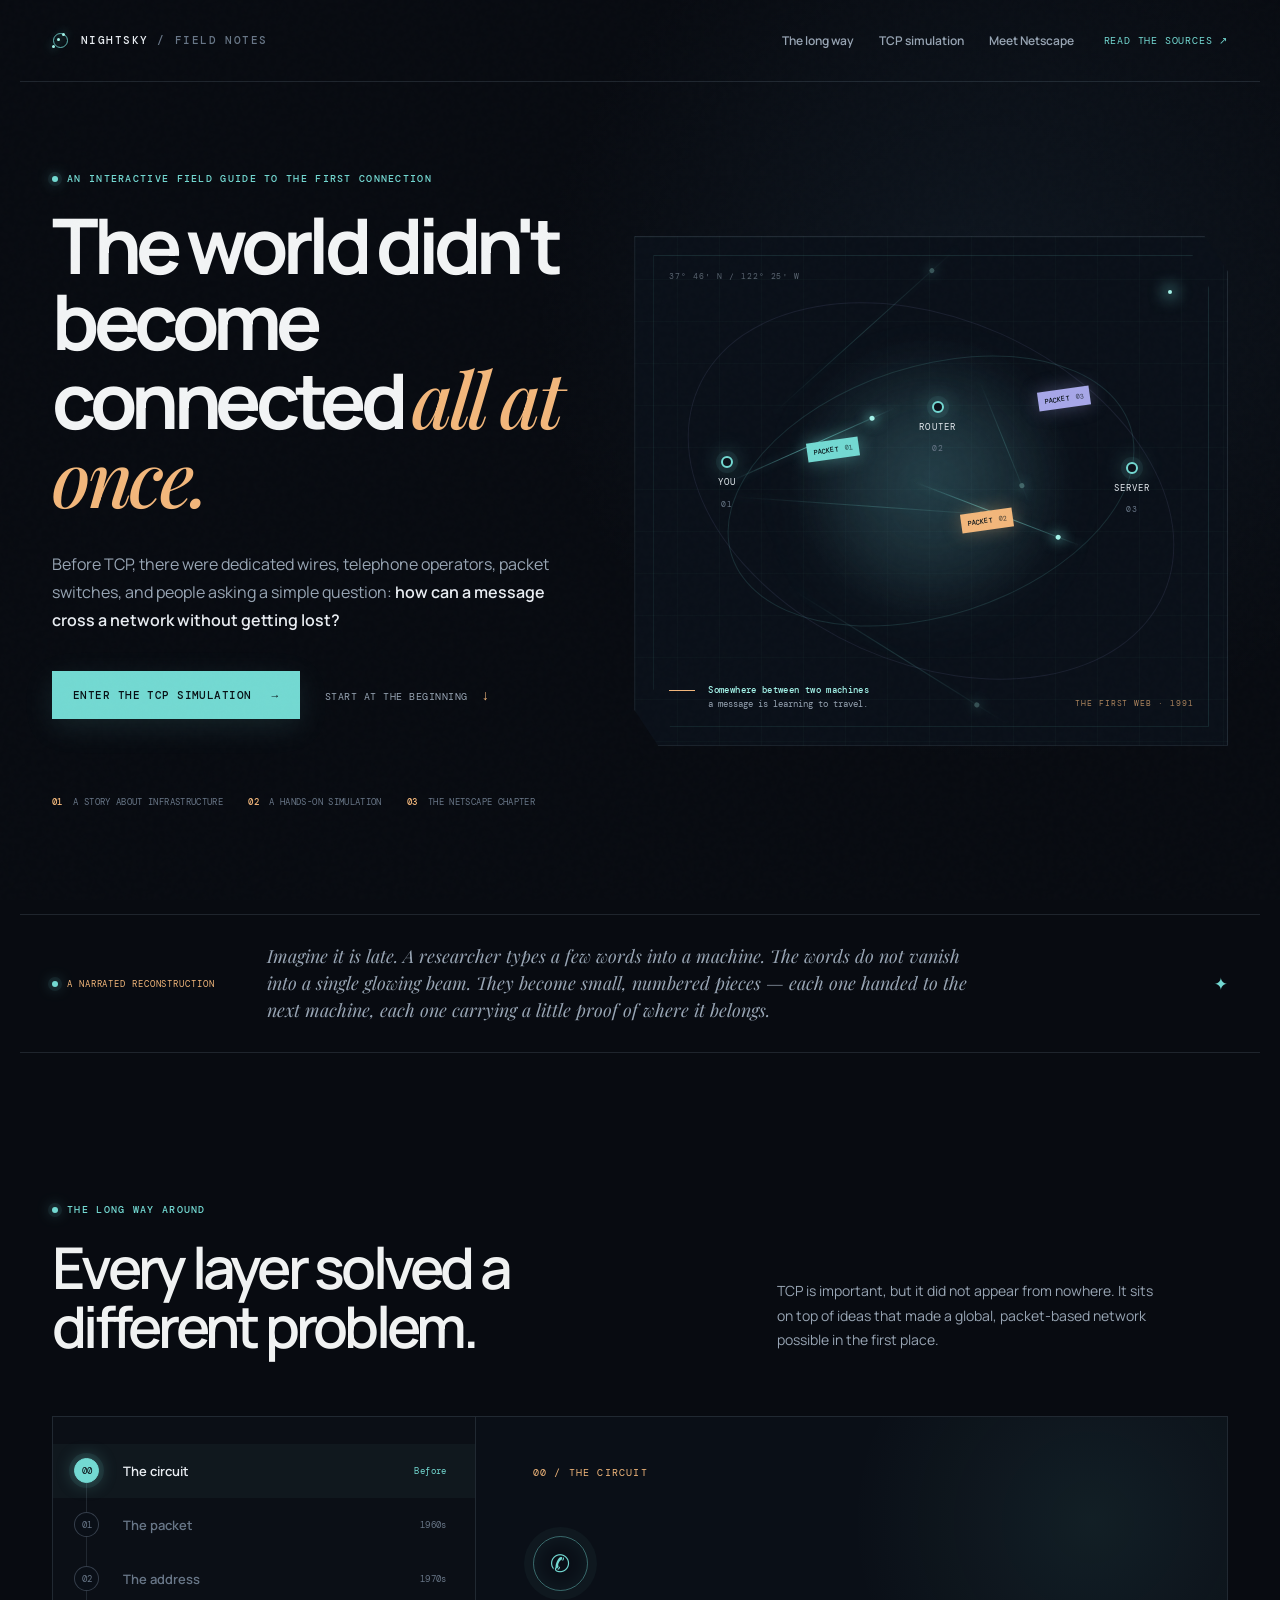
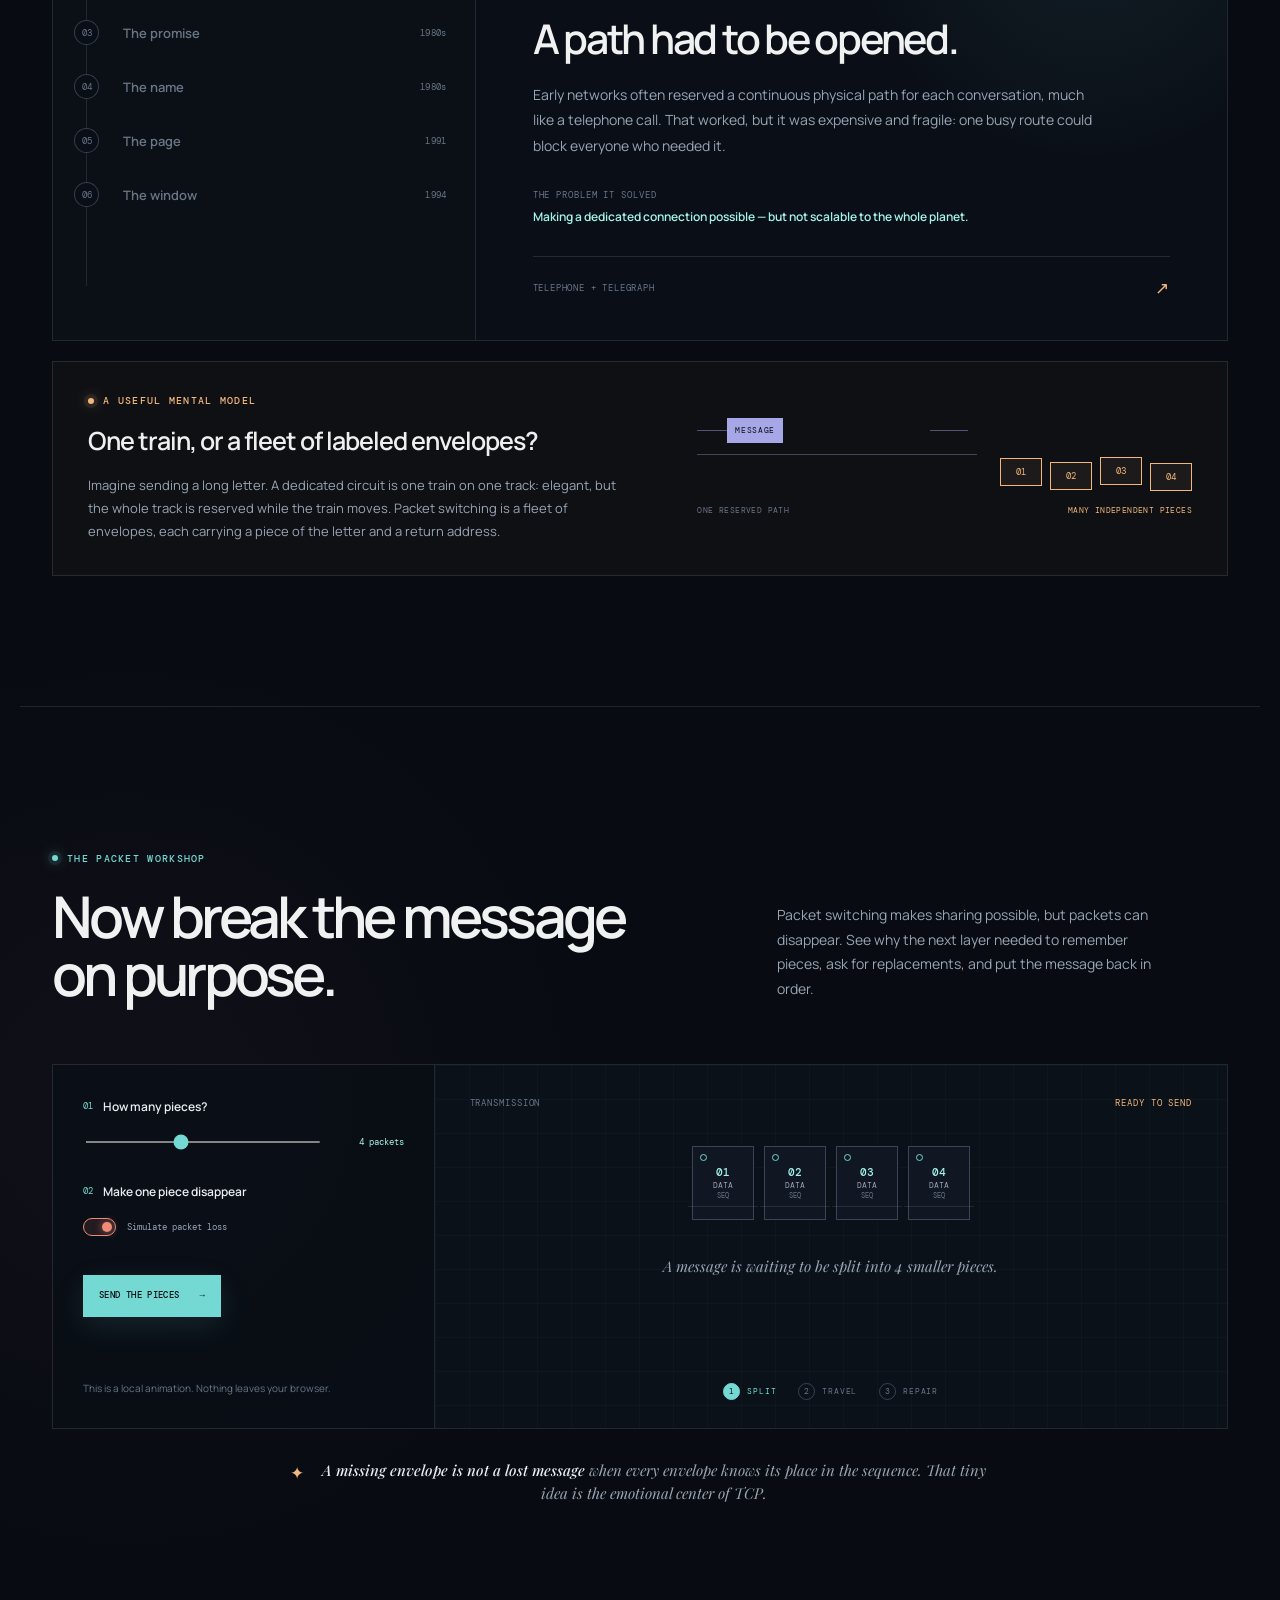
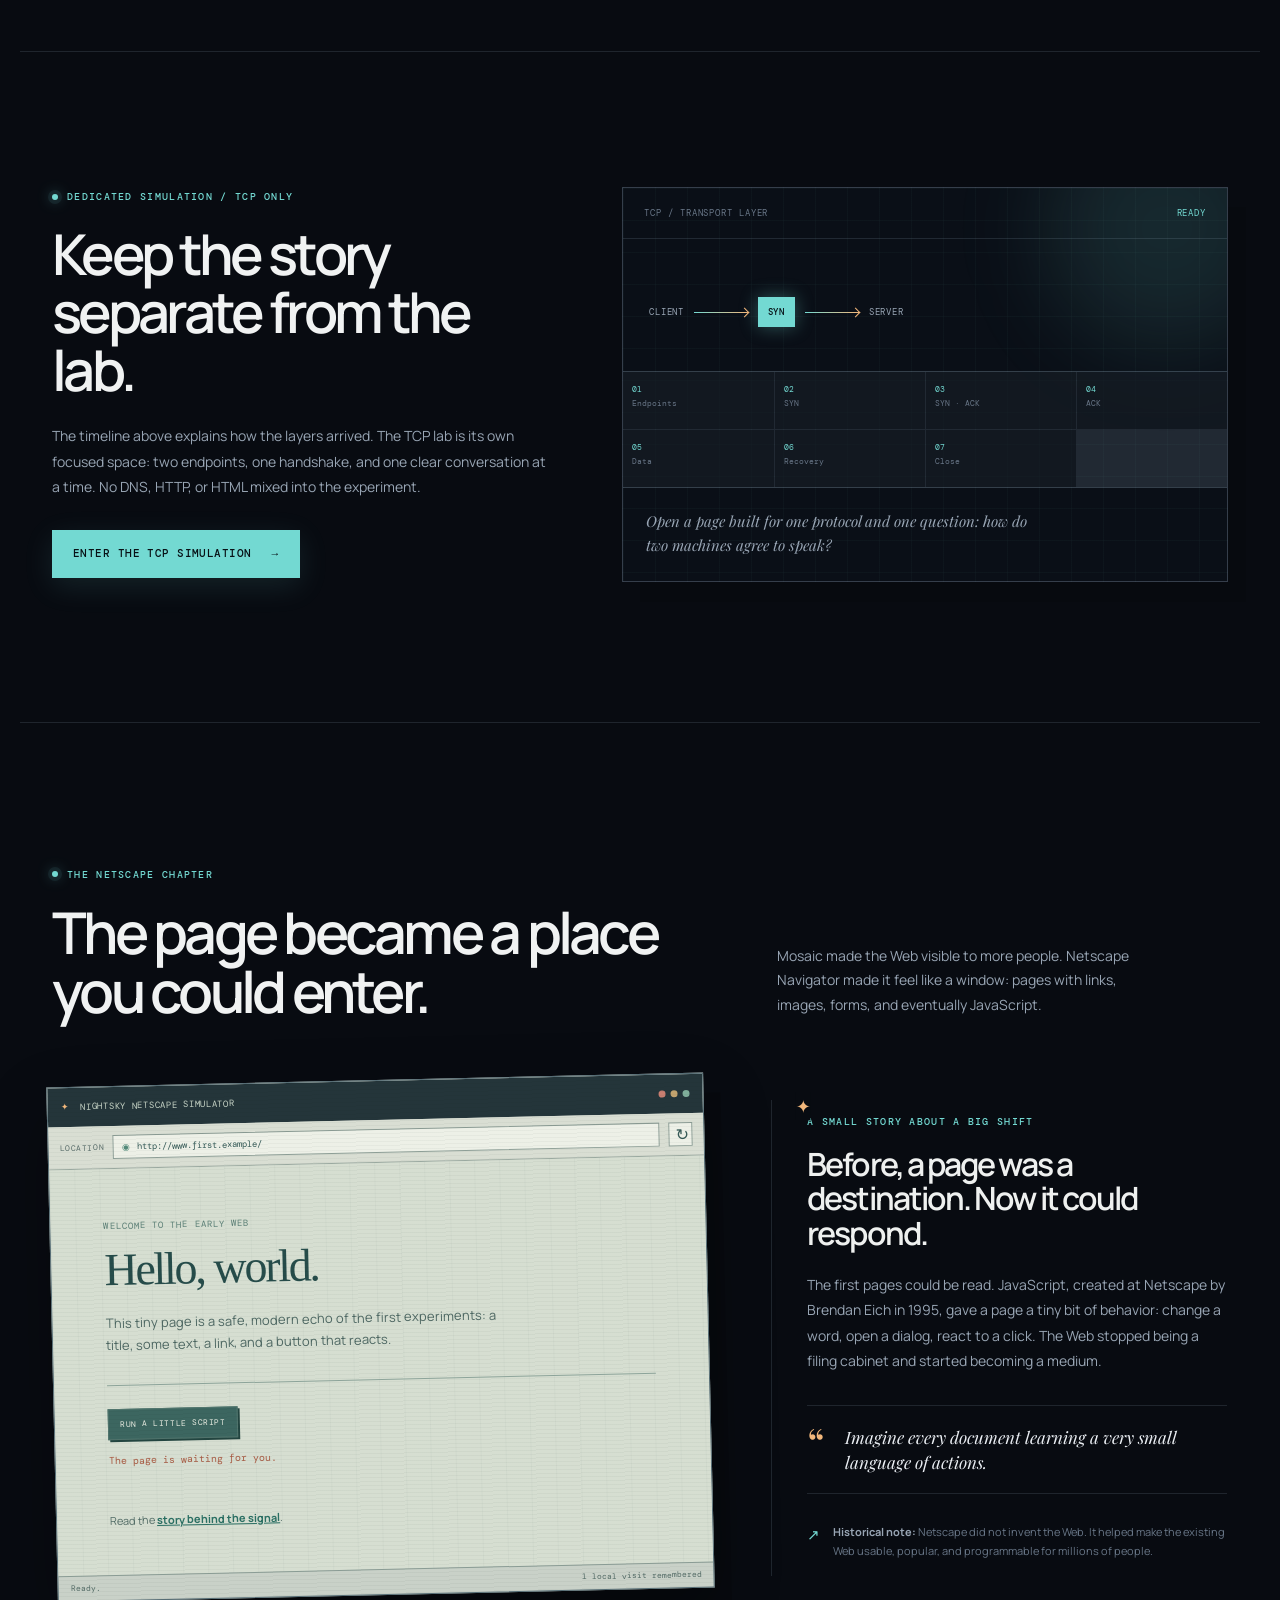
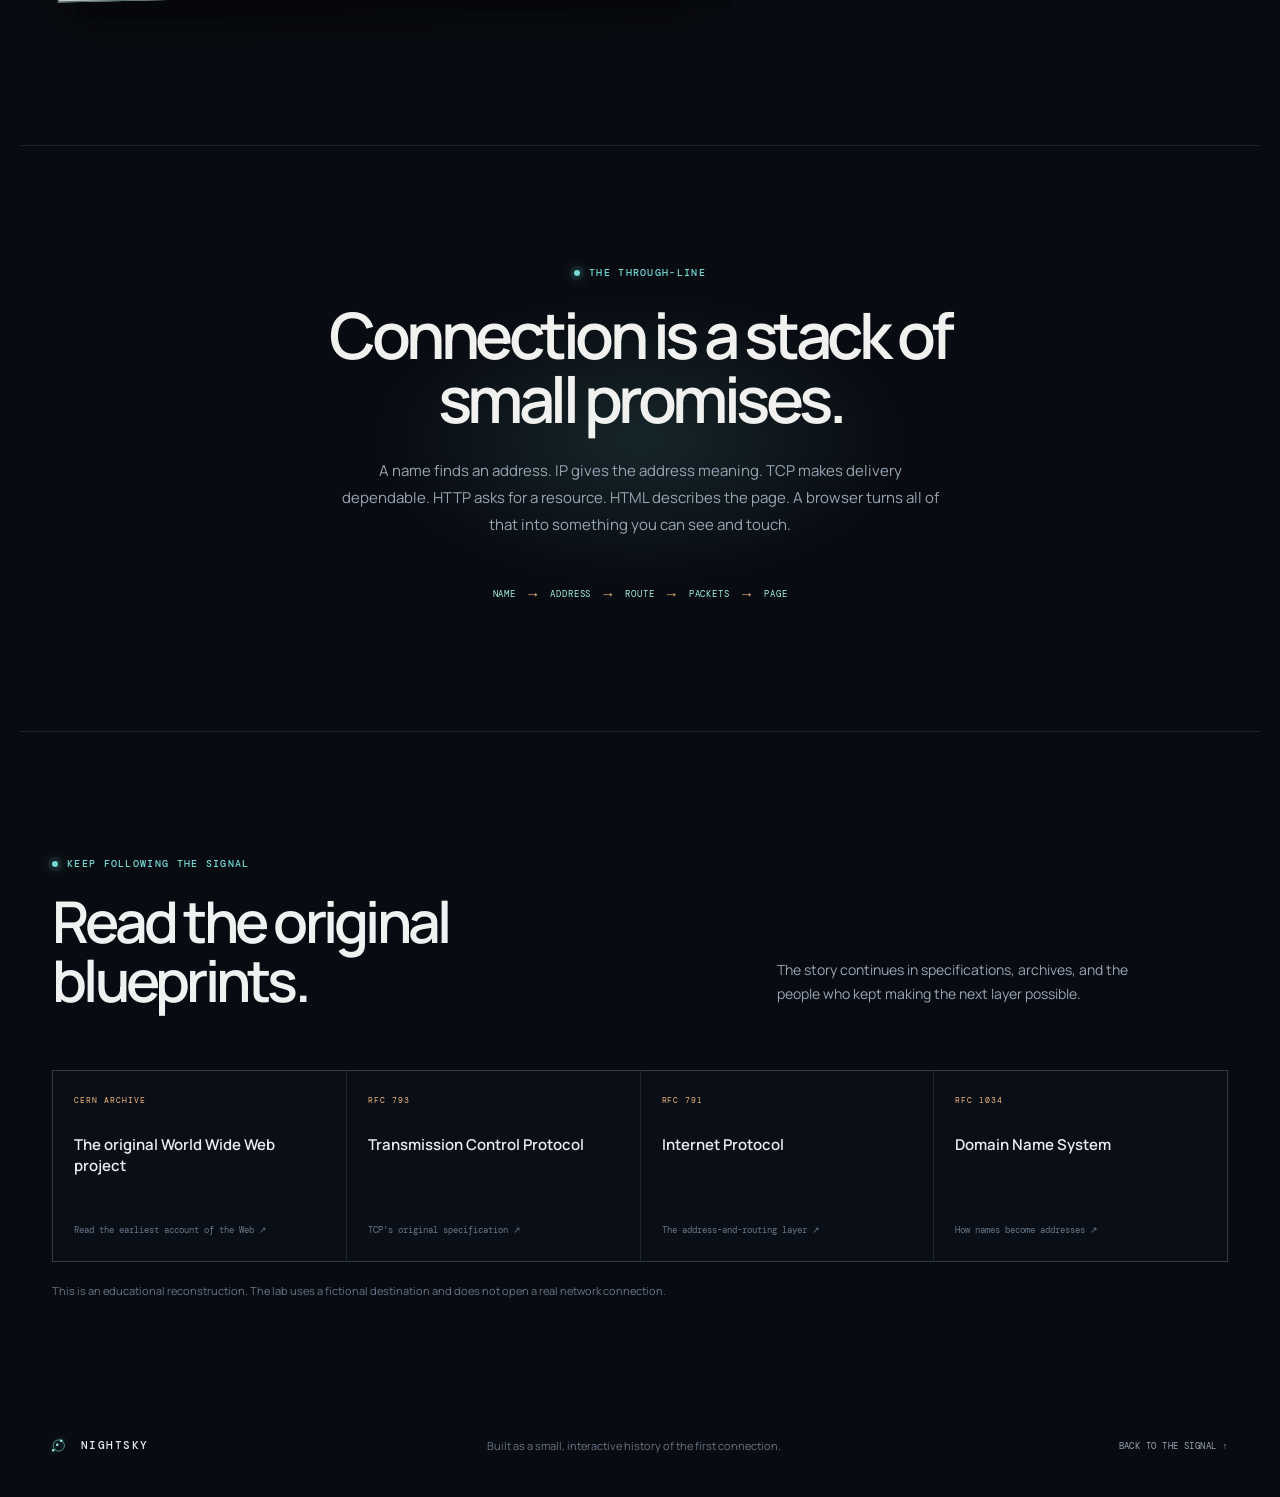
==== commit 27c9315b: "Separate TCP into a focused step-by-step lab" ====
--- a/index.html
+++ b/index.html
@@ -21,7 +21,7 @@
       </a>
       <nav class="topnav" aria-label="Main navigation">
         <a href="#journey">The long way</a>
-        <a href="#lab">Open a connection</a>
+        <a href="tcp.html">TCP simulation</a>
         <a href="#browser">Meet Netscape</a>
       </nav>
       <a class="topnav-cta" href="#sources">Read the sources <span aria-hidden="true">↗</span></a>
@@ -37,7 +37,7 @@
             simple question: <strong>how can a message cross a network without getting lost?</strong>
           </p>
           <div class="hero-actions">
-            <a class="button button-primary" href="#lab">Open the first connection <span aria-hidden="true">→</span></a>
+            <a class="button button-primary" href="tcp.html">Enter the TCP simulation <span aria-hidden="true">→</span></a>
             <a class="text-link" href="#journey">Start at the beginning <span aria-hidden="true">↓</span></a>
           </div>
           <div class="hero-meta">
@@ -207,81 +207,31 @@
         </div>
       </section>
 
-      <section class="lab section-pad" id="lab">
-        <div class="section-heading lab-heading">
-          <div>
-            <p class="eyebrow"><span class="eyebrow-dot"></span> Hands-on / simulation, not a live connection</p>
-            <h2>Open the first connection.</h2>
-          </div>
-          <p class="section-intro">
-            Follow a fictional request from a name to a rendered page. The important part is not the destination —
-            it is the sequence of agreements that lets two computers cooperate.
-          </p>
-        </div>
-
-        <div class="console-shell">
-          <div class="console-toolbar">
-            <div class="window-dots" aria-hidden="true"><i></i><i></i><i></i></div>
-            <span class="console-label">connection-lab / first-session</span>
-            <span class="console-status" id="consoleStatus">READY</span>
-          </div>
-          <div class="console-body">
-            <div class="url-bar">
-              <label for="targetUrl">TYPE A DESTINATION</label>
-              <div class="url-input-wrap"><span class="url-lock" aria-hidden="true">↗</span><input id="targetUrl" value="http://first.example/" spellcheck="false" aria-describedby="urlHint" /></div>
-              <button class="button button-primary connect-button" id="connectButton">Connect <span aria-hidden="true">→</span></button>
-            </div>
-            <p class="url-hint" id="urlHint">No real network request is made. This lab animates the steps a browser uses.</p>
-
-            <div class="connection-progress" aria-label="Connection progress"><span id="progressBar"></span></div>
-
-            <div class="connection-stage">
-              <div class="network-map" id="networkMap">
-                <div class="map-grid" aria-hidden="true"></div>
-                <div class="map-line map-line-1" aria-hidden="true"></div>
-                <div class="map-line map-line-2" aria-hidden="true"></div>
-                <div class="map-line map-line-3" aria-hidden="true"></div>
-                <div class="map-node origin-node" data-node="origin"><span class="node-ring"></span><b>YOU</b><small>browser</small></div>
-                <div class="map-node resolver-node" data-node="resolver"><span class="node-ring"></span><b>DNS</b><small>name resolver</small></div>
-                <div class="map-node router-node" data-node="router"><span class="node-ring"></span><b>ROUTER</b><small>packet switch</small></div>
-                <div class="map-node server-node" data-node="server"><span class="node-ring"></span><b>SERVER</b><small>web host</small></div>
-                <div class="traveling-packet" id="travelingPacket" aria-hidden="true"><span>PACKET</span><i>01</i></div>
-                <div class="map-readout"><span id="readoutLabel">WAITING FOR INPUT</span><b id="readoutValue">—</b></div>
-              </div>
-              <div class="connection-log-panel">
-                <div class="log-heading"><span>TRANSCRIPT</span><span id="logCount">0 / 6</span></div>
-                <ol class="connection-log" id="connectionLog" aria-live="polite">
-                  <li class="log-empty">The wire is quiet. Press Connect to begin.</li>
-                </ol>
-              </div>
-            </div>
-
-            <div class="handshake-strip" aria-label="TCP handshake explanation">
-              <div class="handshake-title"><span class="signal-dot"></span> The three-way handshake</div>
-              <div class="handshake-parts">
-                <span data-handshake="syn">SYN</span><i>→</i><span data-handshake="synack">SYN · ACK</span><i>→</i><span data-handshake="ack">ACK</span>
-              </div>
-              <p>Each side says: <em>“I can hear you, and I’m ready to start.”</em></p>
-            </div>
-          </div>
-        </div>
-
-        <div class="lesson-grid">
-          <article class="lesson-card lesson-card-highlight">
-            <span class="lesson-number">01</span>
-            <h3>Names are for people.</h3>
-            <p>DNS translates a memorable name such as <code>first.example</code> into an IP address a router can use.</p>
-          </article>
-          <article class="lesson-card">
-            <span class="lesson-number">02</span>
-            <h3>Packets need a home.</h3>
-            <p>IP provides a common address system. Routers use it to move each packet toward its destination.</p>
-          </article>
-          <article class="lesson-card">
-            <span class="lesson-number">03</span>
-            <h3>Delivery needs a promise.</h3>
-            <p>TCP adds sequence numbers, acknowledgements, and retries when packets disappear or arrive out of order.</p>
-          </article>
+      <section class="simulation-gateway section-pad" id="lab">
+        <div class="gateway-copy">
+          <p class="eyebrow"><span class="eyebrow-dot"></span> Dedicated simulation / TCP only</p>
+          <h2>Keep the story separate from the lab.</h2>
+          <p>
+            The timeline above explains how the layers arrived. The TCP lab is its own focused space: two endpoints,
+            one handshake, and one clear conversation at a time. No DNS, HTTP, or HTML mixed into the experiment.
+          </p>
+          <a class="button button-primary" href="tcp.html">Enter the TCP simulation <span aria-hidden="true">→</span></a>
+        </div>
+        <div class="gateway-card" aria-label="TCP simulation steps">
+          <div class="gateway-card-top"><span>TCP / TRANSPORT LAYER</span><b>READY</b></div>
+          <div class="gateway-mini-wire">
+            <span>CLIENT</span><i></i><strong>SYN</strong><i></i><span>SERVER</span>
+          </div>
+          <div class="gateway-steps-preview">
+            <span><b>01</b> Endpoints</span>
+            <span><b>02</b> SYN</span>
+            <span><b>03</b> SYN · ACK</span>
+            <span><b>04</b> ACK</span>
+            <span><b>05</b> Data</span>
+            <span><b>06</b> Recovery</span>
+            <span><b>07</b> Close</span>
+          </div>
+          <p>Open a page built for one protocol and one question: how do two machines agree to speak?</p>
         </div>
       </section>
 
--- a/styles.css
+++ b/styles.css
@@ -1381,6 +1381,159 @@
   font-weight: 500;
 }
 
+.simulation-gateway {
+  display: grid;
+  grid-template-columns: minmax(0, 0.9fr) minmax(370px, 1.1fr);
+  align-items: center;
+  gap: 75px;
+  padding-top: 135px;
+  padding-bottom: 140px;
+  border-top: 1px solid var(--line);
+}
+
+.gateway-copy h2 {
+  max-width: 550px;
+  margin: 0;
+  color: #f0f2f2;
+  font-size: clamp(34px, 4.4vw, 58px);
+  font-weight: 600;
+  letter-spacing: -0.065em;
+  line-height: 1.03;
+}
+
+.gateway-copy > p:not(.eyebrow) {
+  max-width: 500px;
+  margin: 24px 0 31px;
+  color: var(--muted);
+  font-size: 14px;
+  line-height: 1.8;
+}
+
+.gateway-card {
+  position: relative;
+  overflow: hidden;
+  border: 1px solid var(--line-bright);
+  background:
+    linear-gradient(rgba(115, 217, 210, 0.03) 1px, transparent 1px),
+    linear-gradient(90deg, rgba(115, 217, 210, 0.03) 1px, transparent 1px),
+    var(--panel-deep);
+  background-size: 32px 32px;
+  box-shadow: 18px 20px 0 rgba(0, 0, 0, 0.12);
+}
+
+.gateway-card::before {
+  position: absolute;
+  top: -80px;
+  right: -60px;
+  width: 240px;
+  height: 240px;
+  border-radius: 50%;
+  background: rgba(115, 217, 210, 0.12);
+  filter: blur(45px);
+  content: '';
+}
+
+.gateway-card-top {
+  position: relative;
+  z-index: 1;
+  display: flex;
+  justify-content: space-between;
+  padding: 18px 21px;
+  border-bottom: 1px solid var(--line);
+  color: var(--faint);
+  font-family: var(--mono);
+  font-size: 9px;
+  letter-spacing: 0.1em;
+}
+
+.gateway-card-top b {
+  color: var(--cyan);
+  font-weight: 400;
+}
+
+.gateway-mini-wire {
+  position: relative;
+  z-index: 1;
+  display: flex;
+  align-items: center;
+  gap: 10px;
+  padding: 58px 26px 44px;
+  color: var(--muted);
+  font-family: var(--mono);
+  font-size: 9px;
+  letter-spacing: 0.08em;
+  text-align: center;
+}
+
+.gateway-mini-wire i {
+  position: relative;
+  display: block;
+  width: 54px;
+  height: 1px;
+  background: linear-gradient(90deg, var(--cyan), var(--amber));
+}
+
+.gateway-mini-wire i::after {
+  position: absolute;
+  top: -3px;
+  right: 0;
+  width: 6px;
+  height: 6px;
+  border-top: 1px solid var(--amber);
+  border-right: 1px solid var(--amber);
+  content: '';
+  transform: rotate(45deg);
+}
+
+.gateway-mini-wire strong {
+  padding: 8px 10px;
+  color: #071116;
+  background: var(--cyan);
+  font-size: 9px;
+  font-weight: 500;
+  box-shadow: 0 0 18px rgba(115, 217, 210, 0.35);
+}
+
+.gateway-steps-preview {
+  position: relative;
+  z-index: 1;
+  display: grid;
+  grid-template-columns: repeat(4, 1fr);
+  gap: 1px;
+  border-top: 1px solid var(--line);
+  border-bottom: 1px solid var(--line);
+  background: var(--line);
+}
+
+.gateway-steps-preview span {
+  min-height: 57px;
+  padding: 12px 9px;
+  color: var(--faint);
+  background: rgba(8, 13, 20, 0.58);
+  font-family: var(--mono);
+  font-size: 8px;
+  line-height: 1.4;
+}
+
+.gateway-steps-preview b {
+  display: block;
+  margin-bottom: 3px;
+  color: var(--cyan);
+  font-weight: 400;
+}
+
+.gateway-card > p {
+  position: relative;
+  z-index: 1;
+  max-width: 390px;
+  margin: 22px 23px 24px;
+  color: var(--muted);
+  font-family: var(--serif);
+  font-size: 15px;
+  font-style: italic;
+  line-height: 1.55;
+}
+
 .lab {
   padding-top: 150px;
   padding-bottom: 145px;
@@ -2383,6 +2536,11 @@
     gap: 35px;
   }
 
+  .simulation-gateway {
+    grid-template-columns: minmax(0, 0.85fr) minmax(330px, 1.15fr);
+    gap: 45px;
+  }
+
   .browser-story-grid {
     gap: 42px;
   }
@@ -2560,6 +2718,14 @@
     margin-top: 27px;
   }
 
+  .simulation-gateway {
+    display: block;
+  }
+
+  .gateway-card {
+    margin-top: 48px;
+  }
+
   .workshop-shell {
     display: block;
   }
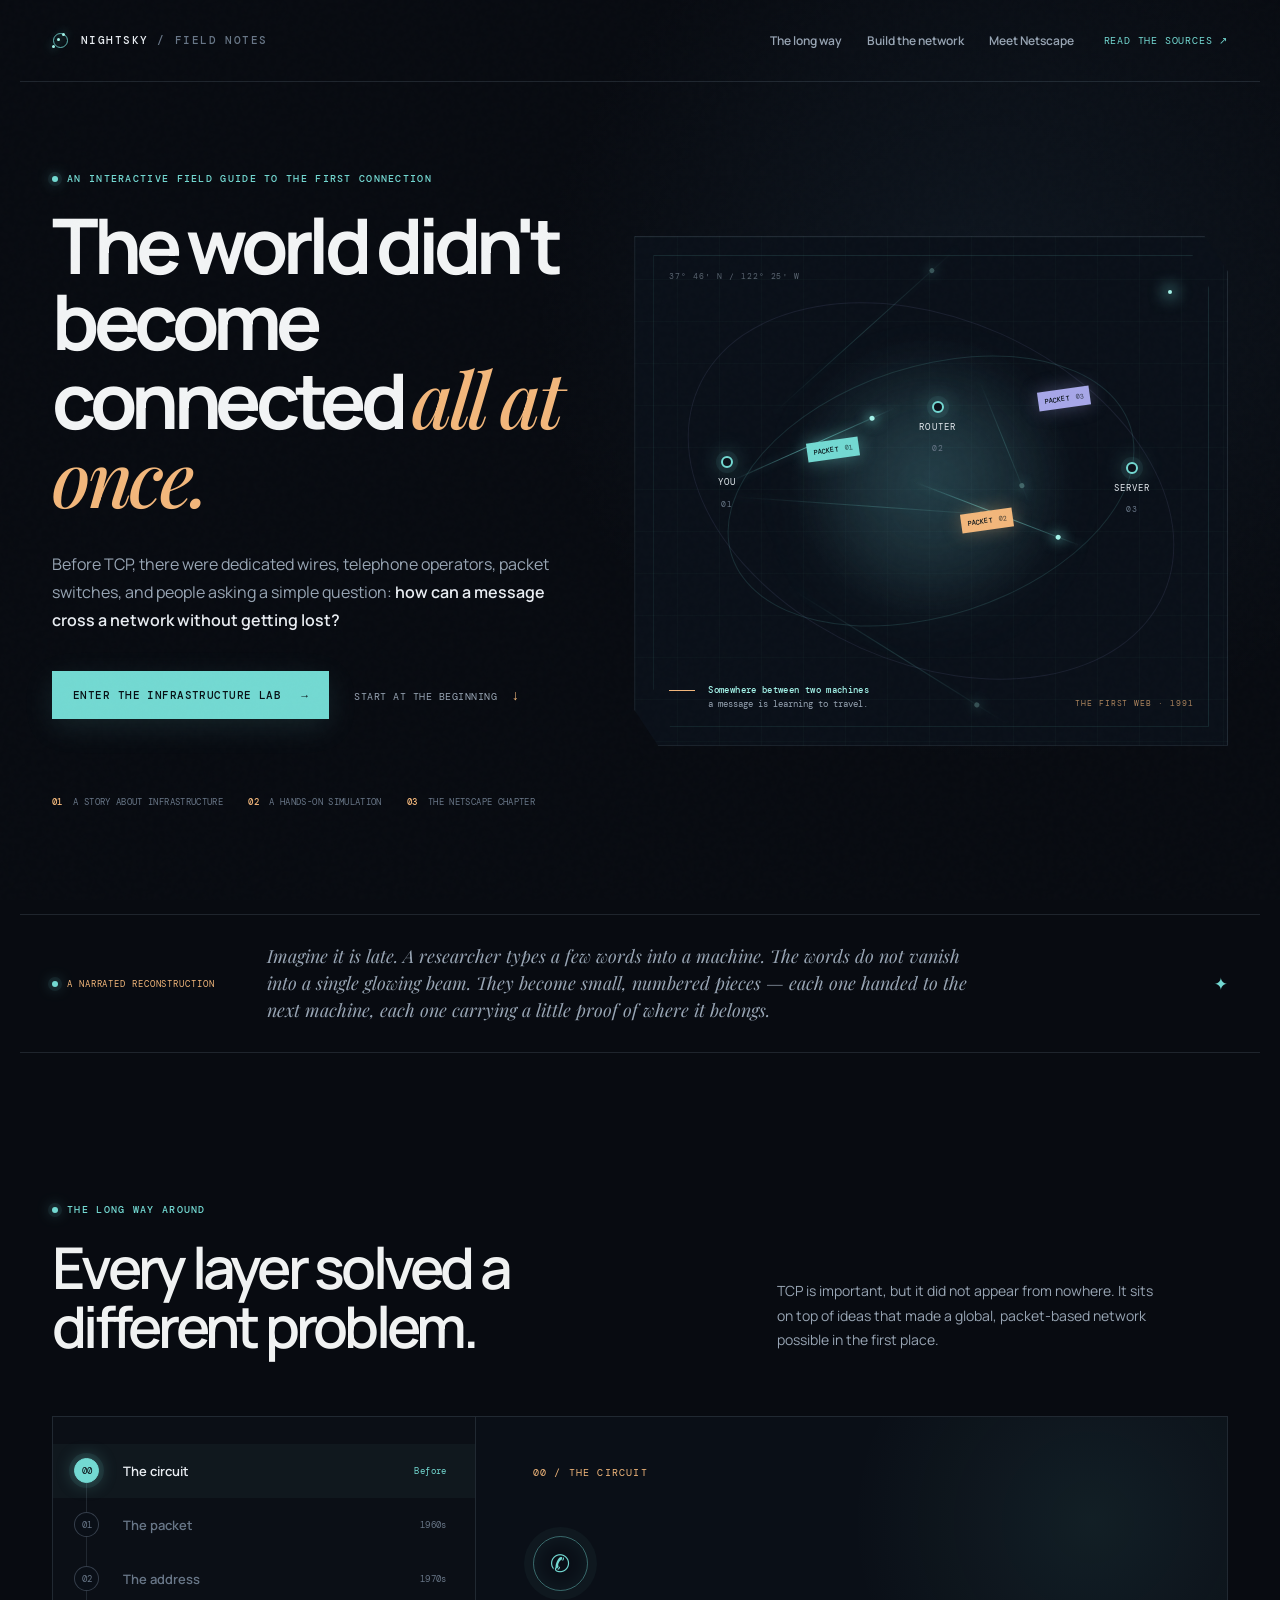
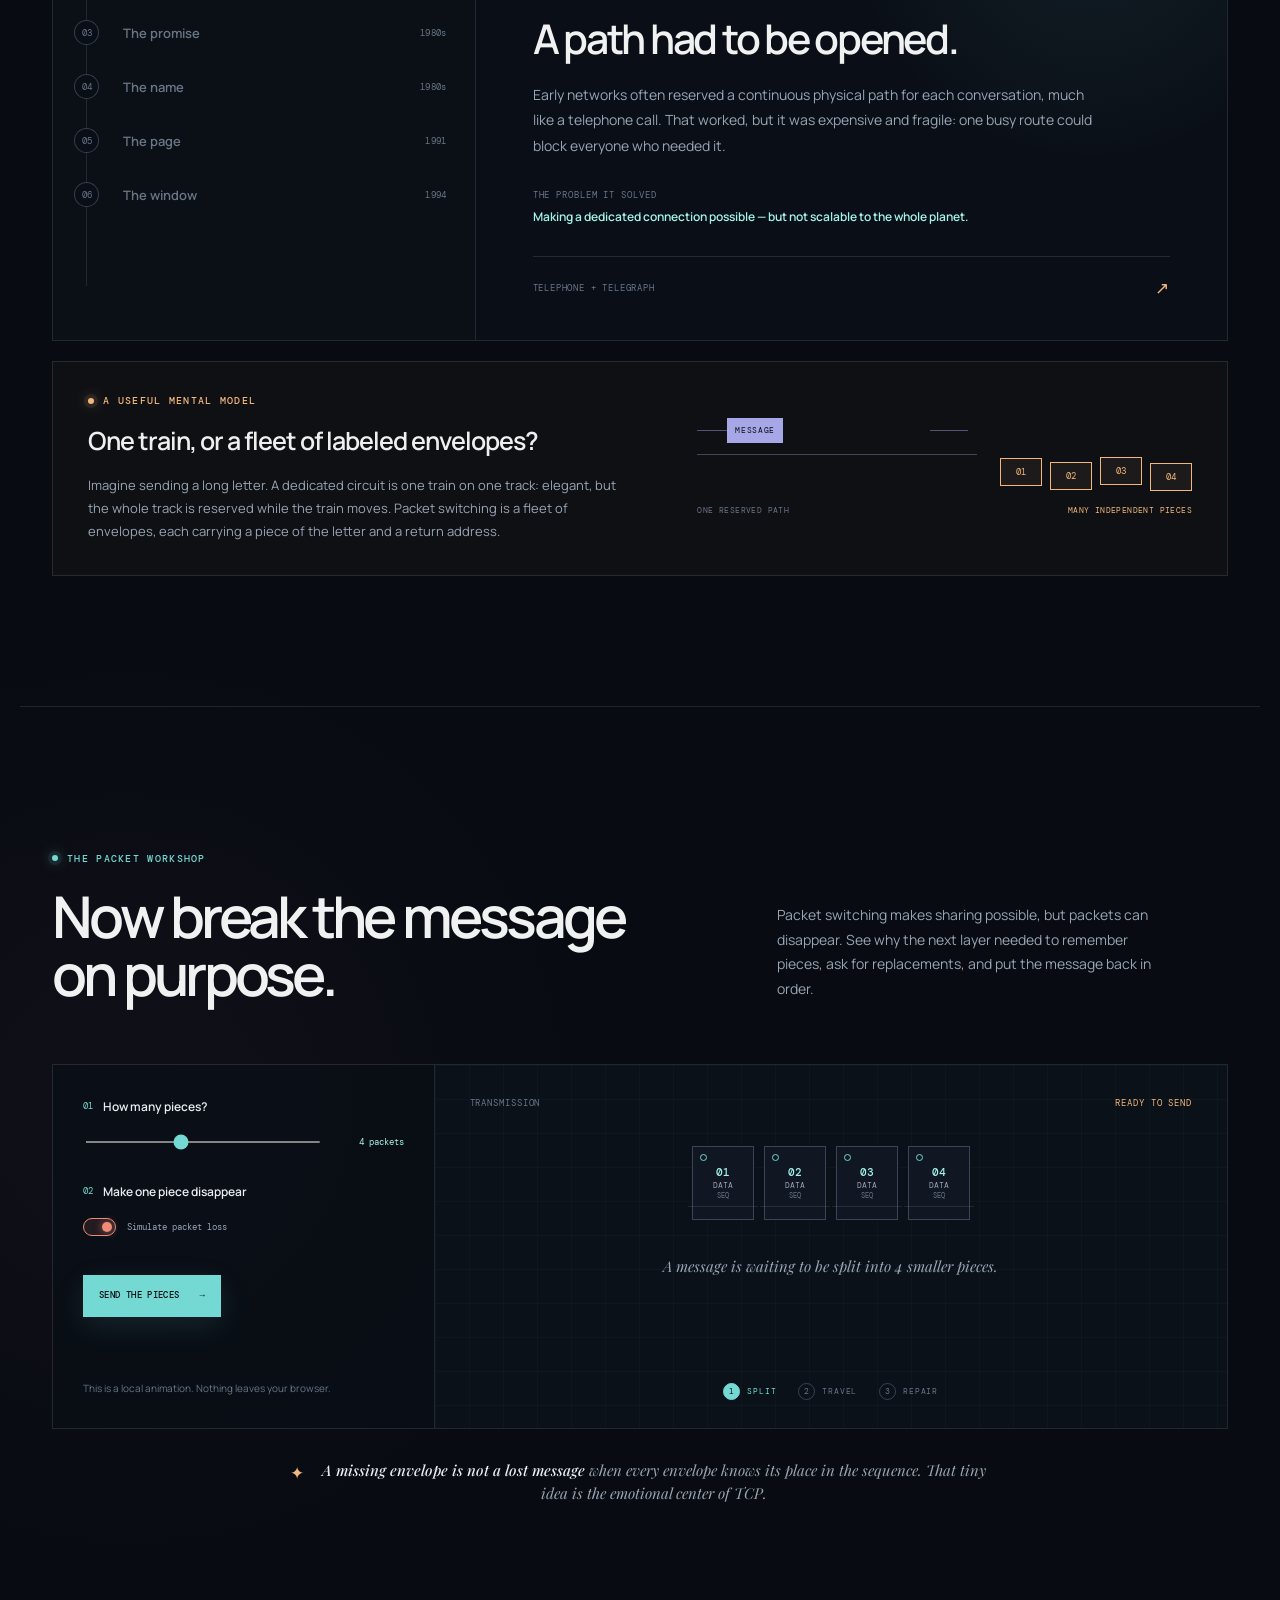
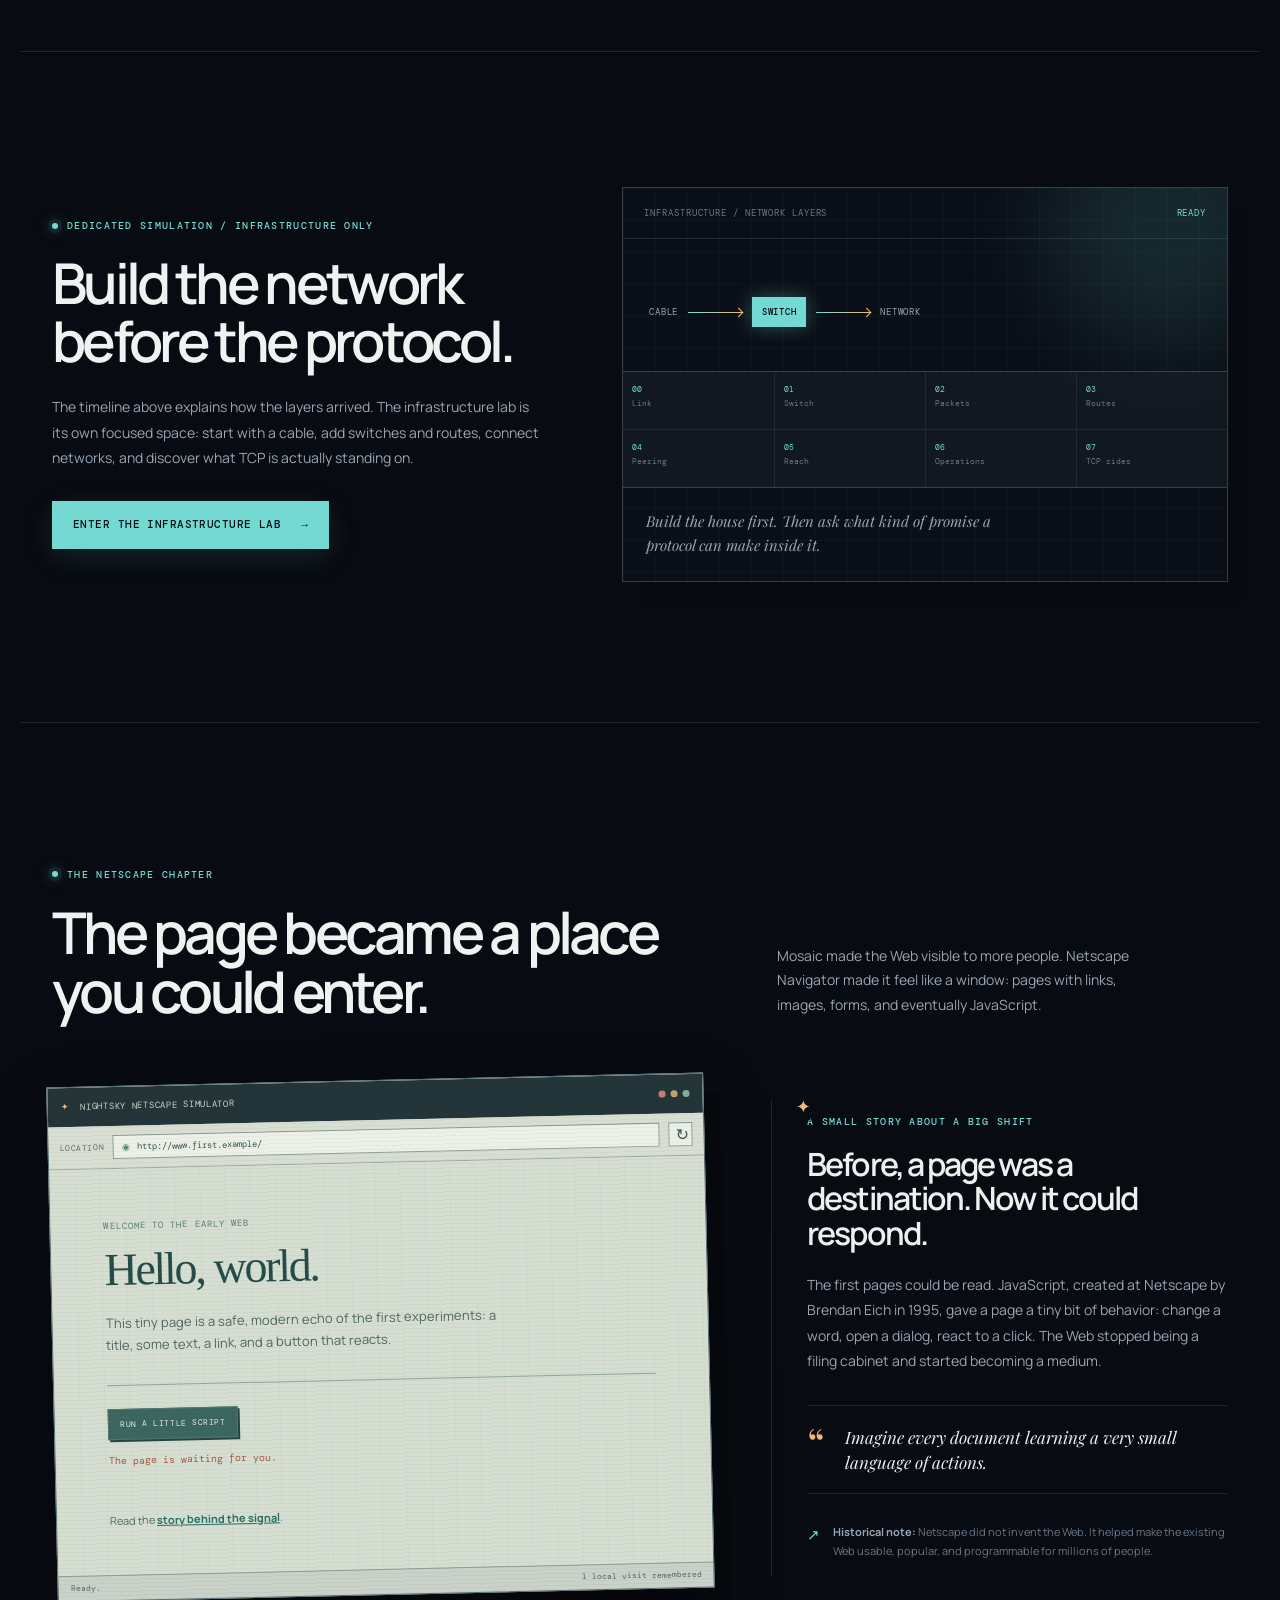
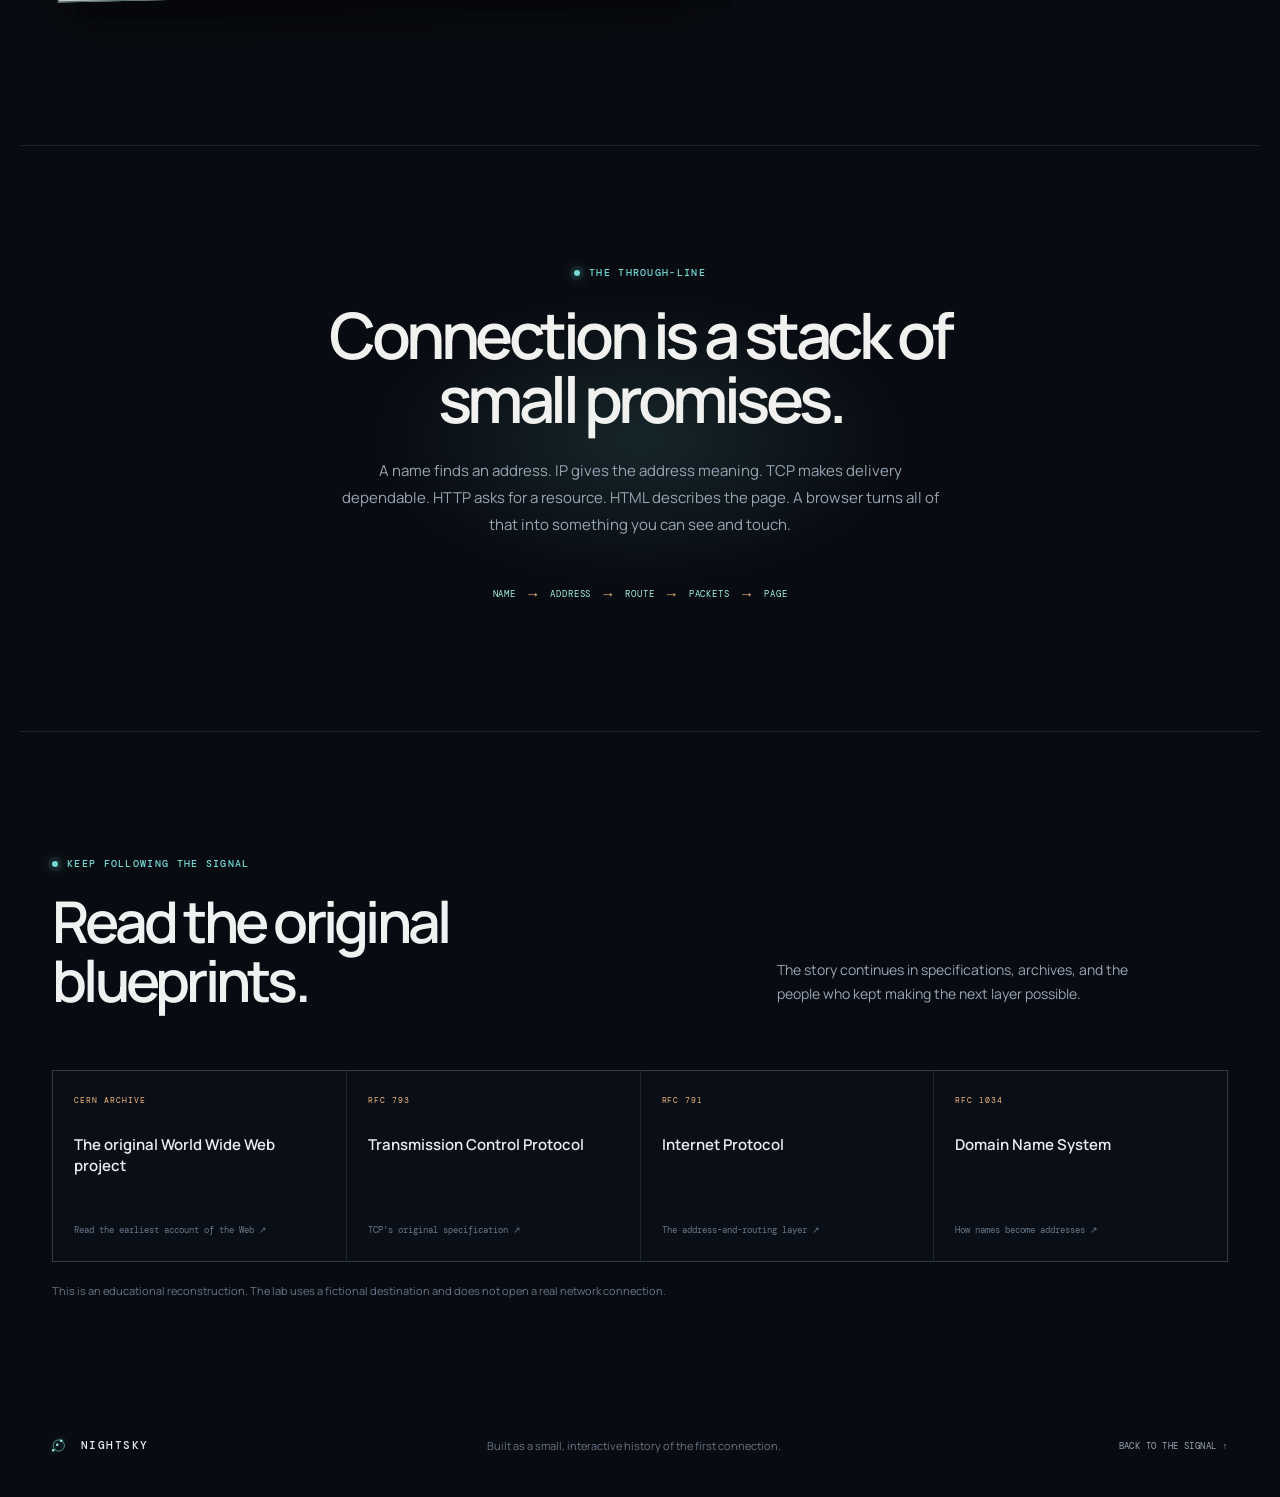
==== commit 34075d55: "Refocus simulation on network infrastructure" ====
--- a/index.html
+++ b/index.html
@@ -21,7 +21,7 @@
       </a>
       <nav class="topnav" aria-label="Main navigation">
         <a href="#journey">The long way</a>
-        <a href="tcp.html">TCP simulation</a>
+        <a href="infrastructure.html">Build the network</a>
         <a href="#browser">Meet Netscape</a>
       </nav>
       <a class="topnav-cta" href="#sources">Read the sources <span aria-hidden="true">↗</span></a>
@@ -37,7 +37,7 @@
             simple question: <strong>how can a message cross a network without getting lost?</strong>
           </p>
           <div class="hero-actions">
-            <a class="button button-primary" href="tcp.html">Enter the TCP simulation <span aria-hidden="true">→</span></a>
+            <a class="button button-primary" href="infrastructure.html">Enter the infrastructure lab <span aria-hidden="true">→</span></a>
             <a class="text-link" href="#journey">Start at the beginning <span aria-hidden="true">↓</span></a>
           </div>
           <div class="hero-meta">
@@ -209,29 +209,30 @@
 
       <section class="simulation-gateway section-pad" id="lab">
         <div class="gateway-copy">
-          <p class="eyebrow"><span class="eyebrow-dot"></span> Dedicated simulation / TCP only</p>
-          <h2>Keep the story separate from the lab.</h2>
+          <p class="eyebrow"><span class="eyebrow-dot"></span> Dedicated simulation / infrastructure only</p>
+          <h2>Build the network before the protocol.</h2>
           <p>
-            The timeline above explains how the layers arrived. The TCP lab is its own focused space: two endpoints,
-            one handshake, and one clear conversation at a time. No DNS, HTTP, or HTML mixed into the experiment.
-          </p>
-          <a class="button button-primary" href="tcp.html">Enter the TCP simulation <span aria-hidden="true">→</span></a>
-        </div>
-        <div class="gateway-card" aria-label="TCP simulation steps">
-          <div class="gateway-card-top"><span>TCP / TRANSPORT LAYER</span><b>READY</b></div>
+            The timeline above explains how the layers arrived. The infrastructure lab is its own focused space: start
+            with a cable, add switches and routes, connect networks, and discover what TCP is actually standing on.
+          </p>
+          <a class="button button-primary" href="infrastructure.html">Enter the infrastructure lab <span aria-hidden="true">→</span></a>
+        </div>
+        <div class="gateway-card" aria-label="Network infrastructure build steps">
+          <div class="gateway-card-top"><span>INFRASTRUCTURE / NETWORK LAYERS</span><b>READY</b></div>
           <div class="gateway-mini-wire">
-            <span>CLIENT</span><i></i><strong>SYN</strong><i></i><span>SERVER</span>
+            <span>CABLE</span><i></i><strong>SWITCH</strong><i></i><span>NETWORK</span>
           </div>
           <div class="gateway-steps-preview">
-            <span><b>01</b> Endpoints</span>
-            <span><b>02</b> SYN</span>
-            <span><b>03</b> SYN · ACK</span>
-            <span><b>04</b> ACK</span>
-            <span><b>05</b> Data</span>
-            <span><b>06</b> Recovery</span>
-            <span><b>07</b> Close</span>
-          </div>
-          <p>Open a page built for one protocol and one question: how do two machines agree to speak?</p>
+            <span><b>00</b> Link</span>
+            <span><b>01</b> Switch</span>
+            <span><b>02</b> Packets</span>
+            <span><b>03</b> Routes</span>
+            <span><b>04</b> Peering</span>
+            <span><b>05</b> Reach</span>
+            <span><b>06</b> Operations</span>
+            <span><b>07</b> TCP rides</span>
+          </div>
+          <p>Build the house first. Then ask what kind of promise a protocol can make inside it.</p>
         </div>
       </section>
 
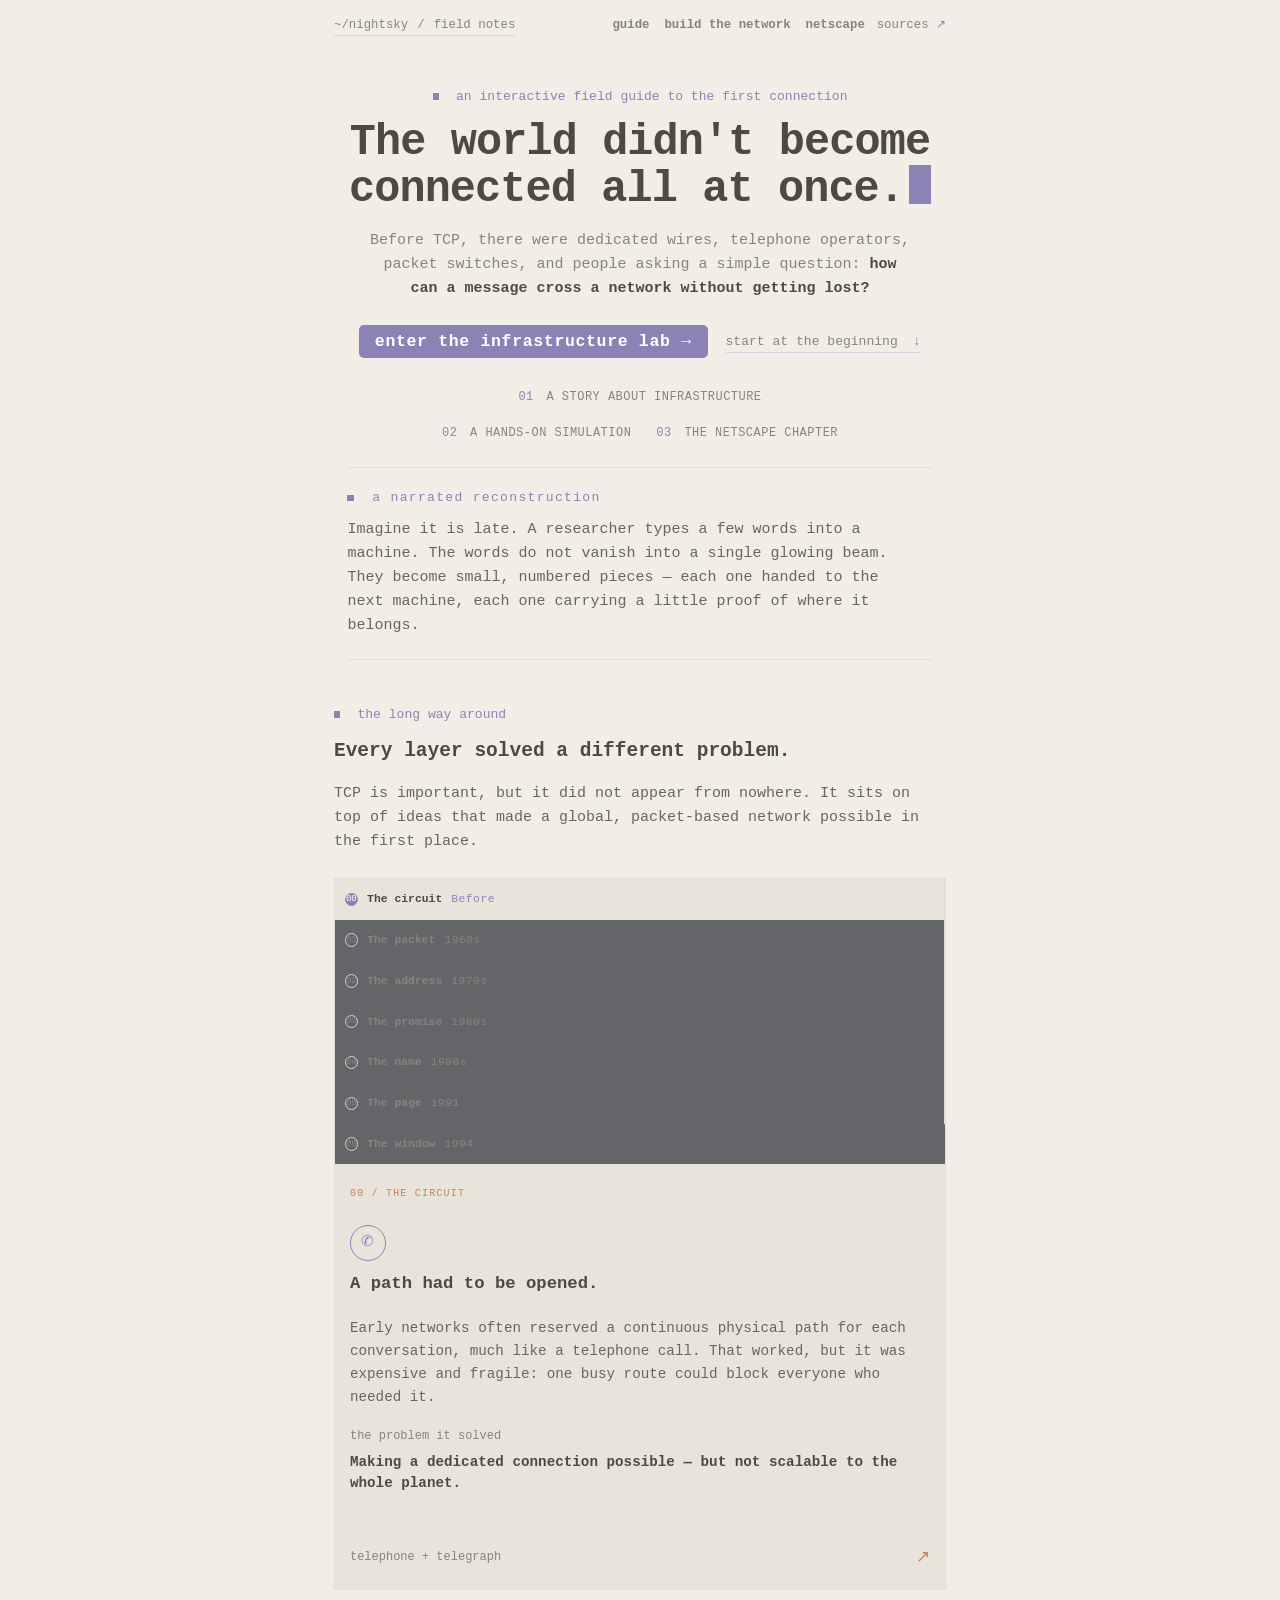
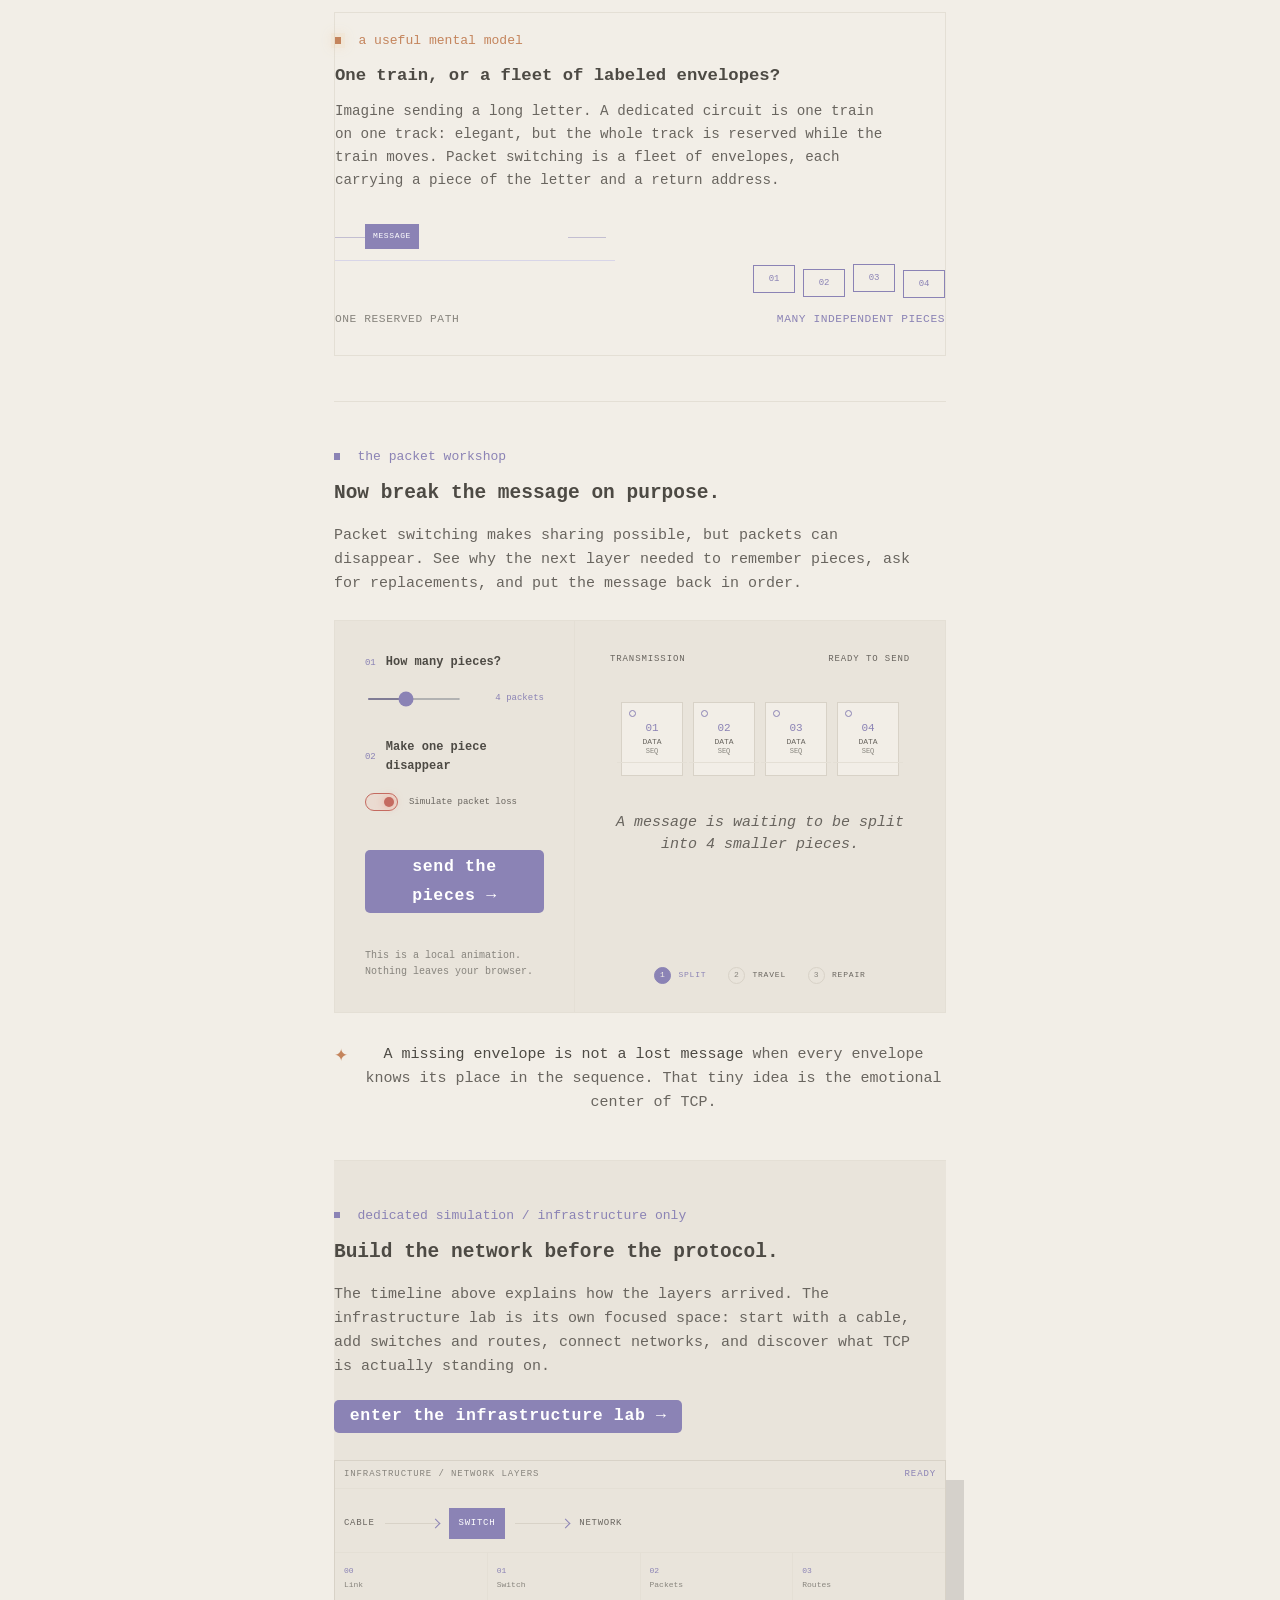
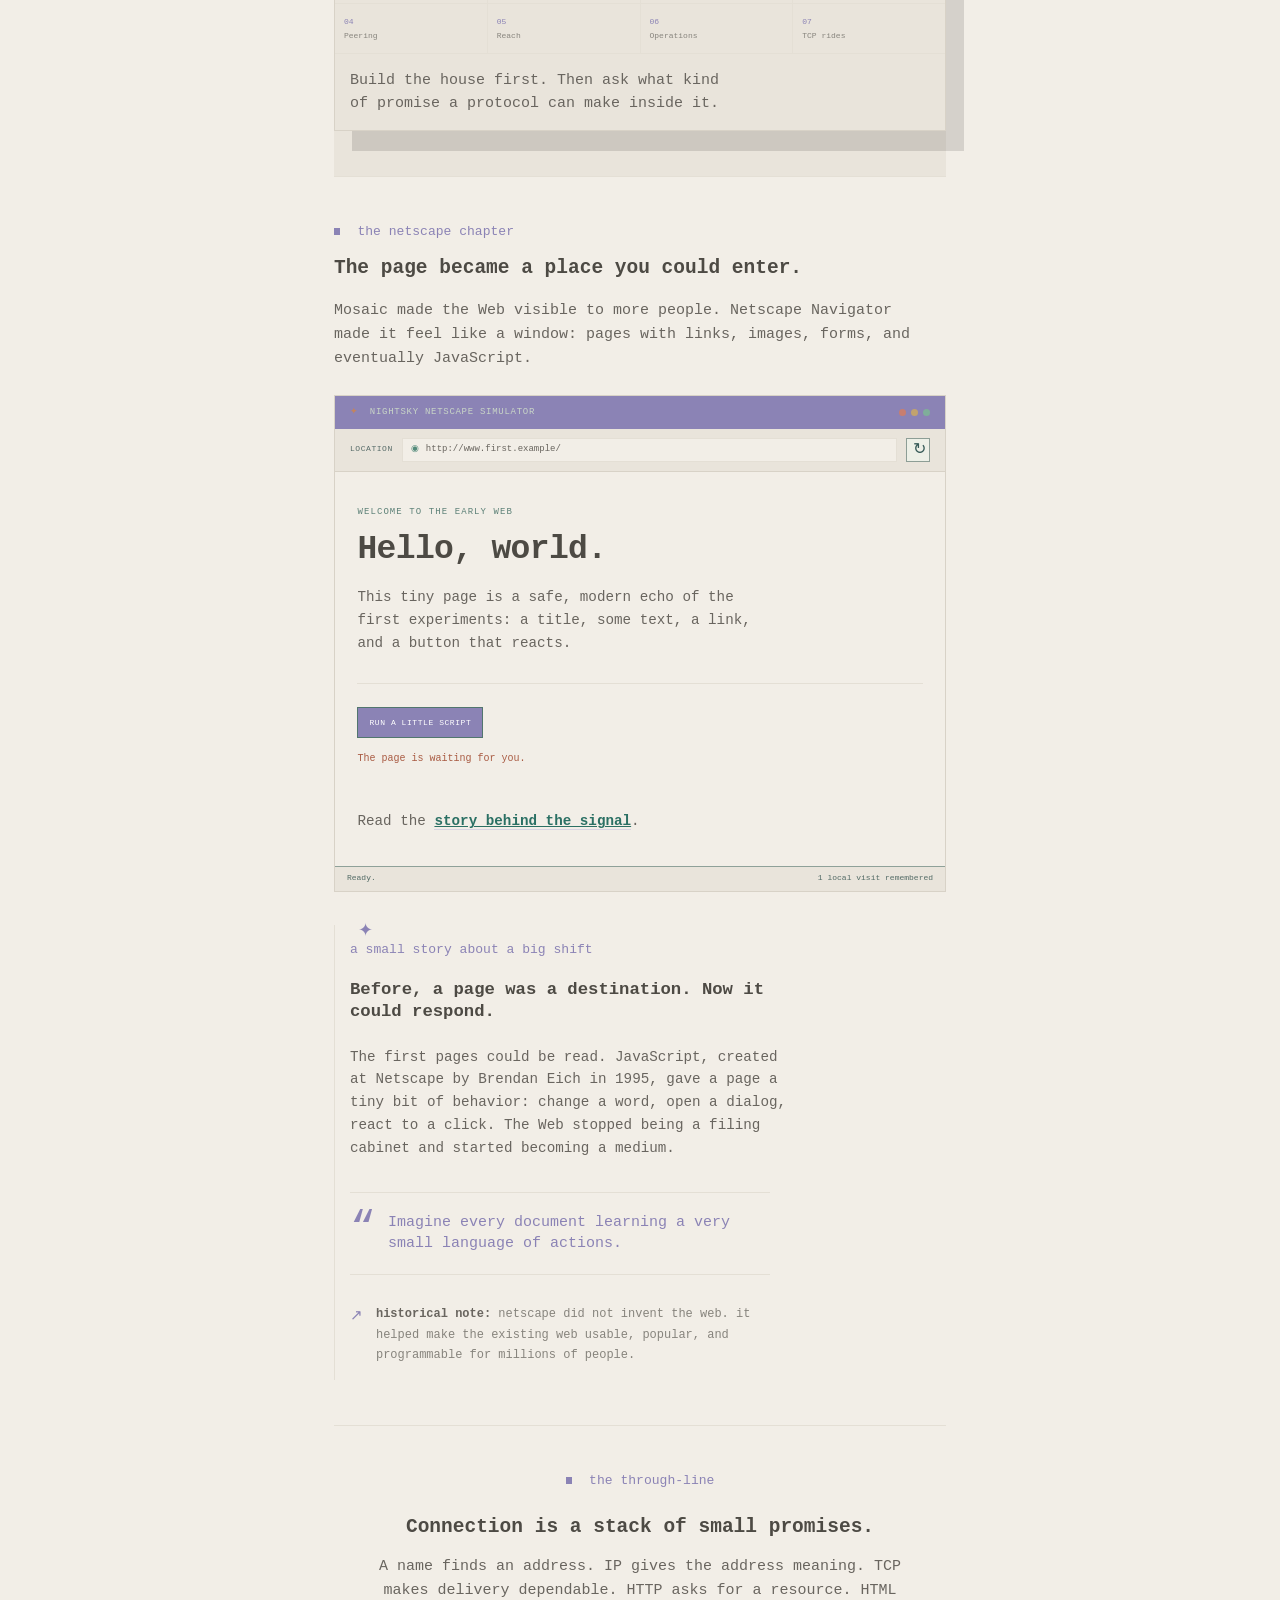
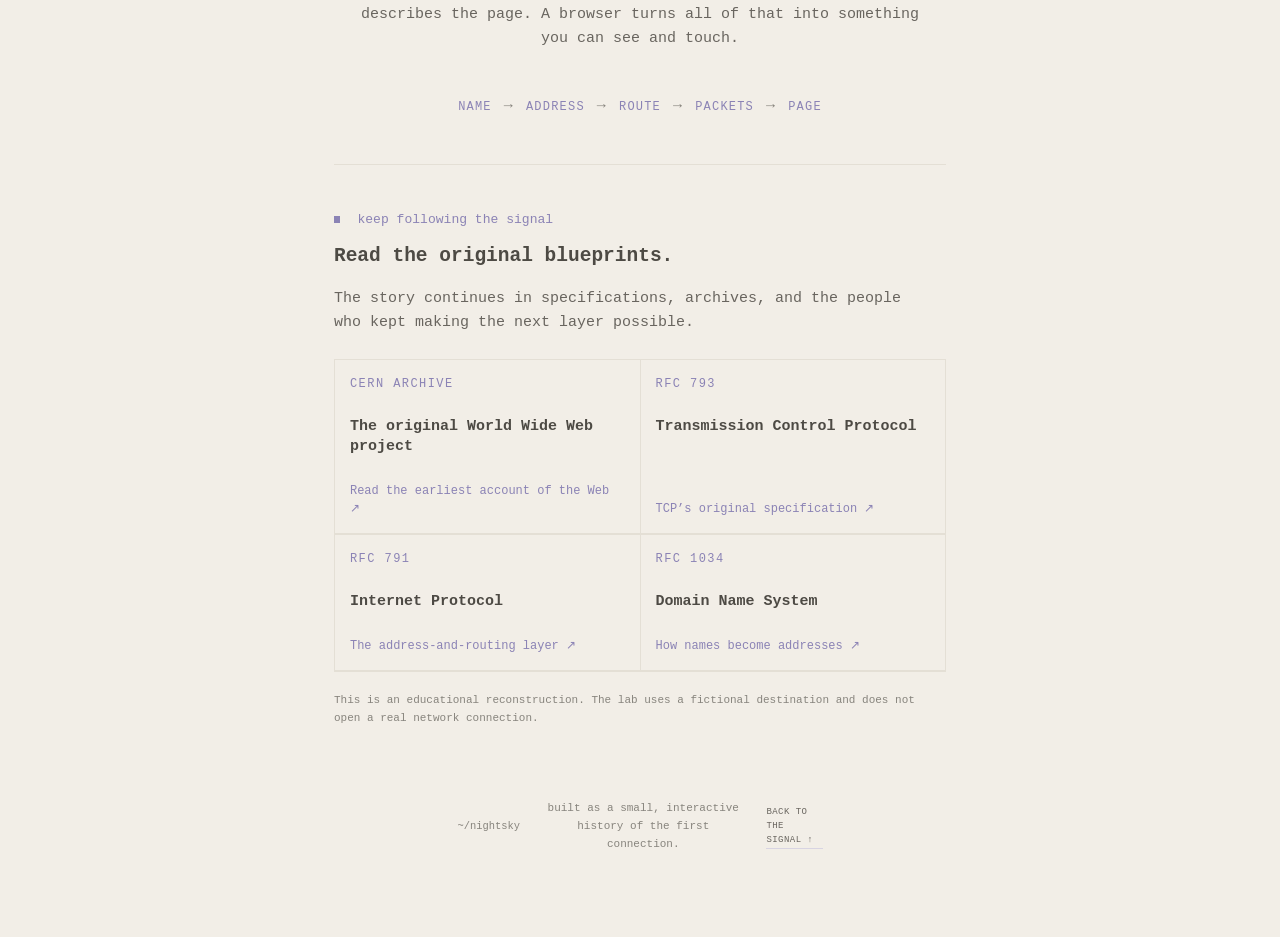
==== commit 09493572: "Adopt minimal warm-paper visual system" ====
--- a/index.html
+++ b/index.html
@@ -9,22 +9,23 @@
     />
     <title>Before TCP — The Night the World Learned to Talk</title>
     <link rel="stylesheet" href="styles.css" />
+    <link rel="stylesheet" href="cody.css" />
   </head>
   <body>
     <div class="noise" aria-hidden="true"></div>
     <header class="topbar">
       <a class="brand" href="#top" aria-label="NIGHTSKY home">
         <span class="brand-mark" aria-hidden="true"><i></i><i></i><i></i></span>
-        <span>NIGHTSKY</span>
+        <span>~/nightsky</span>
         <span class="brand-slash">/</span>
-        <span class="brand-muted">FIELD NOTES</span>
+        <span class="brand-muted">field notes</span>
       </a>
       <nav class="topnav" aria-label="Main navigation">
-        <a href="#journey">The long way</a>
-        <a href="infrastructure.html">Build the network</a>
-        <a href="#browser">Meet Netscape</a>
+        <a href="#journey">guide</a>
+        <a href="infrastructure.html">build the network</a>
+        <a href="#browser">netscape</a>
       </nav>
-      <a class="topnav-cta" href="#sources">Read the sources <span aria-hidden="true">↗</span></a>
+      <a class="topnav-cta" href="#sources">sources <span aria-hidden="true">↗</span></a>
     </header>
 
     <main id="top">
@@ -334,9 +335,9 @@
     </main>
 
     <footer class="footer">
-      <div class="footer-brand"><span class="brand-mark" aria-hidden="true"><i></i><i></i><i></i></span> NIGHTSKY</div>
-      <p>Built as a small, interactive history of the first connection.</p>
-      <a href="#top">Back to the signal ↑</a>
+      <div class="footer-brand">~/nightsky</div>
+      <p>built as a small, interactive history of the first connection.</p>
+      <a href="#top">back to the signal ↑</a>
     </footer>
 
     <script src="app.js"></script>
--- a/styles.css
+++ b/styles.css
@@ -1,5 +1,3 @@
-@import url('https://fonts.googleapis.com/css2?family=DM+Mono:wght@400;500&family=Manrope:wght@400;500;600;700;800&family=Playfair+Display:ital,wght@0,500;0,600;1,500;1,600&display=swap');
-
 :root {
   --ink: #e9edf2;
   --muted: #98a5b4;
--- a/cody.css
+++ b/cody.css
@@ -0,0 +1,1744 @@
+/*
+ * Cody-inspired visual system.
+ * Warm paper, monospace type, thin rules, and small purple actions.
+ * The content and interaction model stay intact; this layer changes the
+ * visual language so the site reads like a technical notebook, not a dashboard.
+ */
+
+:root {
+  --bg: #f2eee7;
+  --bg-soft: #e9e4db;
+  --panel: #e9e4db;
+  --panel-deep: #e9e4db;
+  --line: #e4dfd5;
+  --line-bright: #d8d2c7;
+  --ink: #4d4a44;
+  --muted: #69655f;
+  --faint: #87847d;
+  --cyan: #8b83b5;
+  --cyan-bright: #6e6694;
+  --amber: #c4845c;
+  --coral: #c46a60;
+  --lavender: #8b83b5;
+  --max: 65ch;
+  --sans: ui-monospace, Menlo, "SF Mono", Consolas, "Liberation Mono", monospace;
+  --serif: ui-monospace, Menlo, "SF Mono", Consolas, "Liberation Mono", monospace;
+  --mono: ui-monospace, Menlo, "SF Mono", Consolas, "Liberation Mono", monospace;
+}
+
+html {
+  background: var(--bg);
+  color: var(--ink);
+}
+
+body {
+  max-width: 72ch;
+  margin: 0 auto;
+  padding: 0 2ch 4em;
+  overflow-x: hidden;
+  color: var(--ink);
+  background: var(--bg);
+  font-family: var(--sans);
+  font-size: 15px;
+  line-height: 1.6;
+}
+
+body::before,
+body::after,
+.noise {
+  display: none;
+}
+
+::selection {
+  color: #f2eee7;
+  background: var(--lavender);
+}
+
+a {
+  color: var(--lavender);
+  text-decoration: none;
+  border-bottom: 1px solid #d8d4e2;
+}
+
+a:hover,
+a:focus-visible {
+  color: #6e6694;
+  border-bottom-color: var(--lavender);
+}
+
+button,
+input {
+  font: inherit;
+}
+
+button {
+  cursor: pointer;
+}
+
+button:focus-visible,
+a:focus-visible,
+input:focus-visible {
+  outline: 2px solid var(--lavender);
+  outline-offset: 3px;
+}
+
+.topbar,
+.infrastructure-topbar {
+  display: flex;
+  align-items: center;
+  justify-content: space-between;
+  width: 100%;
+  max-width: none;
+  min-height: 0;
+  height: auto;
+  gap: 1.5ch;
+  padding: 1.2em 0 0;
+  border: 0;
+  color: var(--faint);
+  font-size: 0.87em;
+}
+
+.brand,
+.footer-brand {
+  color: var(--faint);
+  font-family: var(--mono);
+  font-size: 0.95em;
+  letter-spacing: 0;
+}
+
+.brand:hover,
+.brand:focus-visible {
+  color: var(--lavender);
+  border: 0;
+}
+
+.brand-mark {
+  display: none;
+}
+
+.brand-slash,
+.brand-muted,
+.tcp-page .brand-muted,
+.infrastructure-page .brand-muted {
+  color: var(--faint);
+}
+
+.topnav,
+.infra-scope-pill {
+  display: flex;
+  align-items: center;
+  gap: 2ch;
+  margin-left: auto;
+  color: var(--faint);
+  font-family: var(--mono);
+  font-size: 0.95em;
+}
+
+.topnav a,
+.infra-scope-pill,
+.infra-back-link,
+.tcp-back-link,
+.topnav-cta {
+  color: var(--faint);
+  border: 0;
+}
+
+.topnav a:hover,
+.topnav a:focus-visible,
+.infra-back-link:hover,
+.infra-back-link:focus-visible,
+.tcp-back-link:hover,
+.tcp-back-link:focus-visible,
+.topnav-cta:hover,
+.topnav-cta:focus-visible {
+  color: var(--lavender);
+  border: 0;
+}
+
+.topnav-cta,
+.infra-back-link,
+.tcp-back-link {
+  margin-left: 0;
+  font-family: var(--mono);
+  font-size: 0.95em;
+  letter-spacing: 0;
+  text-transform: lowercase;
+}
+
+.topnav-cta span,
+.infra-back-link span,
+.tcp-back-link span {
+  color: var(--lavender);
+  font-size: 1em;
+}
+
+.section-pad {
+  max-width: none;
+  padding: 3em 0;
+}
+
+.eyebrow,
+.infrastructure-hero-copy .eyebrow,
+.infrastructure-section-heading .eyebrow,
+.infrastructure-recap .eyebrow,
+.workspace-kicker,
+.infra-workspace-heading .workspace-kicker,
+.infrastructure-scope-note span,
+.infra-scope-pill,
+.step-explainer-kicker,
+.infra-solves span,
+.infra-limits span,
+.build-canvas-label,
+.build-canvas-footer,
+.infrastructure-stepper,
+.infrastructure-step,
+.infrastructure-stepper-heading,
+.infrastructure-footer,
+.infrastructure-action-panel,
+.infrastructure-action-context,
+.infrastructure-log-section,
+.infrastructure-explanation,
+.infrastructure-hero,
+.infrastructure-scope-note,
+.infrastructure-action-panel,
+.infrastructure-lab-shell {
+  font-family: var(--mono);
+}
+
+.eyebrow {
+  display: block;
+  margin: 0 0 1.1em;
+  color: var(--lavender);
+  font-size: 0.87em;
+  letter-spacing: 0;
+  line-height: 1.5;
+  text-transform: lowercase;
+}
+
+.eyebrow-dot,
+.signal-dot {
+  display: inline-block;
+  width: 0.5em;
+  height: 0.5em;
+  margin-right: 0.7em;
+  border-radius: 0;
+  background: var(--lavender);
+  box-shadow: none;
+}
+
+.eyebrow-dot {
+  vertical-align: 0.04em;
+}
+
+/* Homepage: a compact, centered technical introduction. */
+.hero {
+  display: block;
+  min-height: 0;
+  padding: 3.4em 0 1.6em;
+  text-align: center;
+}
+
+.hero-copy {
+  max-width: none;
+}
+
+.hero h1 {
+  max-width: none;
+  margin: 0;
+  color: var(--ink);
+  font-family: var(--mono);
+  font-size: 2.9em;
+  font-weight: 600;
+  letter-spacing: -0.02em;
+  line-height: 1;
+}
+
+.hero h1::after {
+  display: inline-block;
+  width: 0.5em;
+  height: 0.9em;
+  margin-left: 0.12em;
+  vertical-align: -0.08em;
+  background: var(--lavender);
+  content: "";
+  animation: cody-blink 1.1s steps(1) infinite;
+}
+
+@keyframes cody-blink {
+  50% { opacity: 0; }
+}
+
+.hero h1 em {
+  color: var(--ink);
+  font-family: var(--mono);
+  font-style: normal;
+  font-weight: 600;
+  letter-spacing: -0.02em;
+}
+
+.hero-lede {
+  max-width: 60ch;
+  margin: 1.2em auto 0;
+  color: var(--faint);
+  font-family: var(--mono);
+  font-size: 1em;
+  line-height: 1.6;
+  white-space: normal;
+}
+
+.hero-lede strong {
+  color: var(--ink);
+  font-weight: 600;
+}
+
+.hero-actions {
+  display: flex;
+  align-items: center;
+  justify-content: center;
+  gap: 2ch;
+  margin-top: 1.6em;
+}
+
+.button {
+  display: inline-block;
+  min-height: 0;
+  border: 0;
+  border-radius: 5px;
+  padding: 0.1em 1.6ch;
+  color: #fff;
+  background: var(--lavender);
+  box-shadow: none;
+  font-family: var(--mono);
+  font-size: 1.1em;
+  font-weight: 600;
+  line-height: 1.8;
+  text-transform: lowercase;
+  transition: background 160ms ease, transform 160ms ease;
+}
+
+.button:hover,
+.button:focus-visible {
+  color: #fff;
+  background: #6e6694;
+  box-shadow: none;
+  transform: translateY(-1px);
+}
+
+.button span {
+  color: inherit;
+}
+
+.text-link {
+  color: var(--faint);
+  font-family: var(--mono);
+  font-size: 0.87em;
+  letter-spacing: 0;
+  text-transform: lowercase;
+}
+
+.text-link span {
+  color: var(--lavender);
+}
+
+.hero-meta {
+  display: flex;
+  justify-content: center;
+  max-width: 62ch;
+  margin: 2.5em auto 0;
+  color: var(--faint);
+  font-family: var(--mono);
+  font-size: 0.8em;
+  line-height: 1.6;
+}
+
+.hero-meta b {
+  color: var(--lavender);
+  font-weight: 400;
+}
+
+.hero-visual {
+  display: none;
+}
+
+.story-strip {
+  display: block;
+  padding: 1.4em 0;
+  border-color: var(--line);
+}
+
+.strip-label {
+  display: block;
+  margin-bottom: 0.8em;
+  color: var(--lavender);
+  font-family: var(--mono);
+  font-size: 0.87em;
+  text-transform: lowercase;
+}
+
+.story-strip p {
+  max-width: 62ch;
+  margin: 0;
+  color: var(--muted);
+  font-family: var(--mono);
+  font-size: 1em;
+  font-style: normal;
+  line-height: 1.6;
+  white-space: normal;
+}
+
+.strip-mark {
+  display: none;
+}
+
+.section-heading {
+  display: block;
+  margin-bottom: 1.6em;
+}
+
+.section-heading h2,
+.gateway-copy h2,
+.tcp-section-heading h2,
+.infrastructure-recap h2,
+.infra-section-heading h2 {
+  max-width: none;
+  margin: 0 0 0.9em;
+  color: var(--ink);
+  font-family: var(--mono);
+  font-size: 1.3em;
+  font-weight: 600;
+  letter-spacing: 0;
+  line-height: 1.3;
+}
+
+.section-intro,
+.gateway-copy > p:not(.eyebrow),
+.infrastructure-hero-copy > p:not(.eyebrow),
+.infrastructure-section-heading > p,
+.infrastructure-recap-content > p:not(.eyebrow) {
+  max-width: 65ch;
+  margin: 0;
+  color: var(--muted);
+  font-family: var(--mono);
+  font-size: 1em;
+  line-height: 1.6;
+  white-space: normal;
+}
+
+/* The historical story: one readable column, with rules instead of panels. */
+.journey-board,
+.analogy-panel,
+.packet-workshop .workshop-shell,
+.simulation-gateway,
+.retro-browser,
+.takeaway,
+.source-card,
+.tcp-lab-shell,
+.infrastructure-lab-shell,
+.field-note-grid,
+.tcp-log-shell {
+  border-color: var(--line);
+  box-shadow: none;
+}
+
+.journey-board {
+  display: block;
+}
+
+.journey-rail {
+  display: flex;
+  flex-wrap: wrap;
+  padding: 0;
+  border-right: 0;
+  border-bottom: 1px solid var(--line);
+}
+
+.rail-line {
+  display: none;
+}
+
+.journey-step {
+  display: flex;
+  flex: 1 1 30%;
+  align-items: center;
+  min-height: 3.4em;
+  border-right: 1px solid var(--line);
+  padding: 0 0.8em;
+  color: var(--faint);
+  background: transparent;
+  font-family: var(--mono);
+  font-size: 0.8em;
+}
+
+.journey-step:last-child {
+  border-right: 0;
+}
+
+.journey-step.is-active {
+  color: var(--ink);
+  background: var(--bg-soft);
+}
+
+.step-number,
+.tcp-step > span,
+.infrastructure-step > span {
+  width: 1.5em;
+  height: 1.5em;
+  border-color: var(--line-bright);
+  color: var(--faint);
+  background: transparent;
+  font-size: 0.75em;
+  box-shadow: none;
+}
+
+.journey-step.is-active .step-number,
+.tcp-step.is-current > span,
+.infrastructure-step.is-current > span {
+  border-color: var(--lavender);
+  color: #fff;
+  background: var(--lavender);
+  box-shadow: none;
+}
+
+.step-title,
+.step-era {
+  font-family: var(--mono);
+  font-size: 0.95em;
+}
+
+.journey-step.is-active .step-era {
+  color: var(--lavender);
+}
+
+.journey-detail {
+  min-height: 0;
+  padding: 1.4em 1em 1.2em;
+  background: var(--bg-soft);
+}
+
+.detail-index,
+.detail-footer,
+.analogy-labels,
+.lesson-number,
+.source-type,
+.source-card > span:last-child,
+.workshop-stage-top,
+.workshop-steps,
+.workshop-story,
+.story-panel .eyebrow,
+.navigator-note,
+.takeaway-chain,
+.source-footnote,
+.footer,
+.infrastructure-footer {
+  font-family: var(--mono);
+}
+
+.detail-icon {
+  width: 2.4em;
+  height: 2.4em;
+  margin: 1.5em 0 0.8em;
+  border-color: var(--lavender);
+  color: var(--lavender);
+  font-family: var(--mono);
+  font-size: 1em;
+  box-shadow: none;
+}
+
+.journey-detail h3 {
+  color: var(--ink);
+  font-family: var(--mono);
+  font-size: 1.15em;
+  font-weight: 600;
+  letter-spacing: 0;
+  line-height: 1.3;
+}
+
+.journey-detail > p,
+.lesson-card p,
+.field-note p,
+.analogy-copy p:not(.eyebrow),
+.build-hint,
+.tcp-section-heading > p,
+.infrastructure-section-heading > p {
+  color: var(--muted);
+  font-family: var(--mono);
+  font-size: 0.95em;
+  line-height: 1.6;
+  white-space: normal;
+}
+
+.detail-answer {
+  padding-top: 1.2em;
+}
+
+.answer-label,
+.detail-footer,
+.navigator-note,
+.tcp-footer,
+.infrastructure-footer {
+  color: var(--faint);
+  font-size: 0.8em;
+  letter-spacing: 0;
+  text-transform: lowercase;
+}
+
+.detail-answer strong {
+  color: var(--ink);
+  font-family: var(--mono);
+  font-size: 0.95em;
+}
+
+.analogy-panel {
+  display: block;
+  margin-top: 1.5em;
+  padding: 1.2em 0;
+  background: transparent;
+}
+
+.analogy-copy h3,
+.story-panel h3,
+.tcp-recap h2,
+.infrastructure-recap h2 {
+  color: var(--ink);
+  font-family: var(--mono);
+  font-size: 1.15em;
+  font-weight: 600;
+  letter-spacing: 0;
+  line-height: 1.3;
+}
+
+.analogy-visual {
+  margin-top: 1.4em;
+}
+
+.train-car,
+.envelope,
+.packet-piece,
+.workshop-button,
+.workshop-stage,
+.workshop-message,
+.workshop-story p {
+  font-family: var(--mono);
+}
+
+.envelope {
+  border-color: var(--lavender);
+  color: var(--lavender);
+  background: transparent;
+  box-shadow: none;
+}
+
+.train-car {
+  color: #fff;
+  background: var(--lavender);
+}
+
+.analogy-labels {
+  color: var(--faint);
+  font-size: 0.75em;
+}
+
+.analogy-labels span:last-child {
+  color: var(--lavender);
+}
+
+.lesson-grid {
+  display: block;
+  border: 0;
+  background: transparent;
+}
+
+.lesson-card,
+.lesson-card-highlight {
+  min-height: 0;
+  padding: 1em 0;
+  border-top: 1px solid var(--line);
+  background: transparent;
+}
+
+.lesson-card h3 {
+  margin: 0.5em 0 0.25em;
+  color: var(--ink);
+  font-family: var(--mono);
+  font-size: 1em;
+  font-weight: 600;
+  letter-spacing: 0;
+}
+
+.lesson-card p {
+  margin: 0;
+}
+
+.lesson-number {
+  color: var(--lavender);
+}
+
+.packet-workshop,
+.simulation-gateway,
+.browser-section,
+.takeaway,
+.sources,
+.tcp-log-section,
+.tcp-recap,
+.infrastructure-log-section,
+.infrastructure-recap {
+  padding-top: 3em;
+  padding-bottom: 3em;
+  border-color: var(--line);
+}
+
+.workshop-shell,
+.simulation-gateway,
+.gateway-card,
+.workshop-stage,
+.tcp-lab-shell,
+.infrastructure-lab-shell {
+  background: var(--bg-soft);
+}
+
+.workshop-controls,
+.tcp-stepper,
+.infrastructure-stepper,
+.connection-log-panel,
+.tcp-log,
+.infrastructure-footer {
+  background: transparent;
+}
+
+.workshop-controls,
+.tcp-stepper,
+.infrastructure-stepper {
+  border-color: var(--line);
+}
+
+.control-label,
+.toggle-control,
+.range-row output,
+.workshop-hint,
+.infrastructure-stepper-note,
+.infrastructure-action-context p,
+.infrastructure-action-context strong,
+.infrastructure-hero-diagram,
+.infrastructure-hero-caption {
+  font-family: var(--mono);
+}
+
+.range-row output,
+.workshop-stage-top strong,
+.workshop-steps,
+.tcp-log-toolbar b,
+.infrastructure-stepper-heading b,
+.infrastructure-workspace .layer-count strong,
+.build-canvas-label b,
+.build-canvas-footer strong {
+  color: var(--lavender);
+  font-family: var(--mono);
+  font-weight: 400;
+}
+
+.workshop-button,
+.tcp-action-panel .button,
+.infrastructure-action-panel .button,
+.tcp-recap-chain,
+.infrastructure-stack,
+.takeaway-chain {
+  border-radius: 5px;
+  box-shadow: none;
+}
+
+.workshop-stage,
+.build-canvas,
+.tcp-wire-board {
+  border-color: var(--line);
+  background: var(--bg-soft);
+  background-image: none;
+}
+
+.workshop-stage-top,
+.workshop-stage-top strong,
+.workshop-steps,
+.workshop-message,
+.workshop-story p {
+  color: var(--muted);
+}
+
+.workshop-story p {
+  font-size: 1em;
+  font-style: normal;
+  line-height: 1.6;
+}
+
+.packet-piece {
+  border-color: var(--line-bright);
+  color: var(--muted);
+  background: var(--bg);
+  box-shadow: none;
+}
+
+.packet-piece b {
+  color: var(--lavender);
+}
+
+.packet-piece.is-sent,
+.packet-piece.is-lost,
+.packet-piece.is-repaired {
+  transform: none;
+  box-shadow: none;
+}
+
+.packet-piece.is-sent { border-color: var(--lavender); color: var(--lavender); }
+.packet-piece.is-lost { border-color: var(--coral); color: var(--coral); }
+.packet-piece.is-repaired { border-color: var(--amber); color: var(--amber); }
+
+.simulation-gateway {
+  display: block;
+}
+
+.gateway-copy > p:not(.eyebrow) {
+  margin: 0 0 1.4em;
+}
+
+.gateway-card {
+  margin-top: 1.8em;
+  padding: 0;
+  background: var(--bg-soft);
+}
+
+.gateway-card::before,
+.gateway-card::after,
+.gateway-card-top,
+.gateway-mini-wire,
+.gateway-steps-preview,
+.gateway-card > p {
+  font-family: var(--mono);
+}
+
+.gateway-card::before {
+  display: none;
+}
+
+.gateway-card-top {
+  padding: 0.7em 1em;
+  border-color: var(--line);
+}
+
+.gateway-card-top b {
+  color: var(--lavender);
+}
+
+.gateway-mini-wire {
+  padding: 2.2em 1em 1.5em;
+}
+
+.gateway-mini-wire i {
+  background: var(--line-bright);
+  box-shadow: none;
+}
+
+.gateway-mini-wire i::after {
+  border-color: var(--lavender);
+}
+
+.gateway-mini-wire strong {
+  color: #fff;
+  background: var(--lavender);
+  box-shadow: none;
+}
+
+.gateway-steps-preview {
+  grid-template-columns: repeat(4, 1fr);
+  border-color: var(--line);
+  background: var(--line);
+}
+
+.gateway-steps-preview span {
+  min-height: 3.2em;
+  color: var(--faint);
+  background: var(--bg-soft);
+}
+
+.gateway-steps-preview b {
+  color: var(--lavender);
+}
+
+.gateway-card > p {
+  margin: 1em;
+  color: var(--muted);
+  font-style: normal;
+}
+
+/* The old browser chapter becomes a plain terminal-like example. */
+.browser-story-grid {
+  display: block;
+}
+
+.retro-browser {
+  margin-bottom: 2.2em;
+  border-color: var(--line-bright);
+  background: var(--bg-soft);
+  box-shadow: none;
+  transform: none;
+}
+
+.retro-browser::after {
+  display: none;
+}
+
+.browser-titlebar {
+  min-height: 0;
+  padding: 0.6em 1em;
+  background: var(--lavender);
+}
+
+.browser-brand,
+.toolbar-label,
+.browser-location,
+.browser-statusbar,
+.page-kicker,
+.script-output {
+  font-family: var(--mono);
+}
+
+.browser-toolbar {
+  padding: 0.6em 1em;
+  border-color: var(--line-bright);
+  background: var(--bg-soft);
+}
+
+.browser-location {
+  color: var(--muted);
+  border-color: var(--line);
+  background: var(--bg);
+}
+
+.browser-content {
+  min-height: 0;
+  padding: 2.2em 1.5em;
+  background: var(--bg);
+}
+
+.browser-content h3,
+.page-copy,
+.page-link,
+.story-panel > p:not(.eyebrow) {
+  color: var(--muted);
+  font-family: var(--mono);
+}
+
+.browser-content h3 {
+  color: var(--ink);
+  font-family: var(--mono);
+  font-size: 2.2em;
+  font-weight: 600;
+  letter-spacing: -0.02em;
+}
+
+.page-copy,
+.page-link,
+.story-panel > p:not(.eyebrow) {
+  font-size: 0.95em;
+  line-height: 1.6;
+}
+
+.page-rule {
+  background: var(--line);
+}
+
+.retro-button {
+  color: #fff;
+  background: var(--lavender);
+  box-shadow: none;
+}
+
+.retro-button:hover,
+.retro-button:focus-visible {
+  background: #6e6694;
+}
+
+.pull-quote {
+  border-color: var(--line);
+}
+
+.pull-quote p {
+  color: var(--lavender);
+  font-family: var(--mono);
+  font-size: 1em;
+  font-style: normal;
+}
+
+.pull-quote span {
+  color: var(--lavender);
+}
+
+.story-panel {
+  padding-left: 1em;
+  border-color: var(--line);
+}
+
+.story-panel-mark {
+  color: var(--lavender);
+  background: var(--bg);
+}
+
+.navigator-note {
+  color: var(--faint);
+}
+
+.takeaway {
+  position: relative;
+  overflow: visible;
+  text-align: center;
+}
+
+.takeaway h2 {
+  color: var(--ink);
+  font-family: var(--mono);
+  font-size: 1.3em;
+  font-weight: 600;
+  letter-spacing: 0;
+  line-height: 1.3;
+}
+
+.takeaway-content > p:not(.eyebrow) {
+  max-width: 62ch;
+  margin: 1em auto 0;
+  color: var(--muted);
+  font-family: var(--mono);
+  font-size: 1em;
+  line-height: 1.6;
+}
+
+.takeaway-glow,
+.infrastructure-recap-glow {
+  display: none;
+}
+
+.takeaway-chain,
+.infrastructure-stack {
+  color: var(--lavender);
+  font-size: 0.8em;
+}
+
+.takeaway-chain i,
+.infrastructure-stack i {
+  color: var(--faint);
+}
+
+.source-grid {
+  display: grid;
+  grid-template-columns: 1fr 1fr;
+  gap: 1px;
+  border-color: var(--line);
+  background: var(--line);
+}
+
+.source-card {
+  min-height: 8em;
+  padding: 1em;
+  background: var(--bg);
+}
+
+.source-card:hover,
+.source-card:focus-visible {
+  background: var(--bg-soft);
+  transform: none;
+}
+
+.source-type,
+.source-card > span:last-child {
+  color: var(--lavender);
+  font-size: 0.8em;
+}
+
+.source-card strong {
+  margin-top: 1.5em;
+  color: var(--ink);
+  font-family: var(--mono);
+  font-size: 1em;
+  font-weight: 600;
+}
+
+/* Infrastructure page: keep the build, lose the dashboard chrome. */
+.infrastructure-hero,
+.tcp-hero {
+  display: block;
+  min-height: 0;
+  padding: 3.4em 0 1.6em;
+  text-align: center;
+}
+
+.infrastructure-hero-copy,
+.tcp-hero-copy {
+  max-width: none;
+}
+
+.infrastructure-hero-copy h1,
+.tcp-hero-copy h1 {
+  max-width: none;
+  margin: 0;
+  color: var(--ink);
+  font-family: var(--mono);
+  font-size: 2.9em;
+  font-weight: 600;
+  letter-spacing: -0.02em;
+  line-height: 1;
+}
+
+.infrastructure-hero-copy h1 em,
+.tcp-hero-copy h1 em {
+  color: var(--ink);
+  font-family: var(--mono);
+  font-style: normal;
+  font-weight: 600;
+  letter-spacing: -0.02em;
+}
+
+.infrastructure-hero-copy > p:not(.eyebrow),
+.tcp-hero-copy > p:not(.eyebrow) {
+  max-width: 60ch;
+  margin: 1.2em auto 0;
+}
+
+.infrastructure-scope-note,
+.tcp-scope-note {
+  max-width: 60ch;
+  margin: 1.4em auto 0;
+  padding: 0.7em 1em;
+  border-left-color: var(--lavender);
+  background: var(--bg-soft);
+}
+
+.infrastructure-scope-note span,
+.tcp-scope-note span {
+  color: var(--lavender);
+}
+
+.infrastructure-scope-note p,
+.tcp-scope-note p {
+  color: var(--muted);
+}
+
+.infrastructure-hero-diagram,
+.tcp-hero-diagram {
+  display: none;
+}
+
+.infrastructure-lab-shell,
+.tcp-lab-shell {
+  display: block;
+  min-height: 0;
+  border-color: var(--line);
+  background: var(--bg-soft);
+}
+
+.infrastructure-stepper,
+.tcp-stepper {
+  border-right: 0;
+  border-bottom: 1px solid var(--line);
+  background: transparent;
+}
+
+.infra-stepper-heading,
+.stepper-heading {
+  padding: 0.7em 1em;
+  border-color: var(--line);
+  color: var(--faint);
+}
+
+.infra-stepper-heading b,
+.stepper-heading b {
+  color: var(--lavender);
+}
+
+.infrastructure-step-list,
+.tcp-step-list {
+  display: flex;
+  flex-direction: row;
+  flex-wrap: wrap;
+  padding: 0;
+}
+
+.infrastructure-step,
+.tcp-step {
+  display: flex;
+  flex: 1 1 25%;
+  align-items: center;
+  min-height: 3.5em;
+  border-right: 1px solid var(--line);
+  padding: 0 0.7em;
+  color: var(--faint);
+  background: transparent;
+}
+
+.infrastructure-step:last-child,
+.tcp-step:last-child {
+  border-right: 0;
+}
+
+.infrastructure-step.is-current,
+.tcp-step.is-current {
+  color: var(--ink);
+  background: var(--bg-soft);
+}
+
+.infrastructure-step::before,
+.tcp-step::before {
+  top: auto;
+  right: 0;
+  bottom: 0;
+  left: 0;
+  width: auto;
+  height: 2px;
+  background: transparent;
+}
+
+.infrastructure-step.is-current::before,
+.tcp-step.is-current::before {
+  background: var(--lavender);
+  box-shadow: none;
+}
+
+.infrastructure-step b,
+.tcp-step b {
+  color: inherit;
+  font-family: var(--mono);
+  font-size: 0.8em;
+  font-weight: 600;
+}
+
+.infrastructure-step i,
+.tcp-step i {
+  color: var(--faint);
+  font-size: 0.7em;
+}
+
+.infrastructure-step.is-current i,
+.tcp-step.is-current i {
+  color: var(--lavender);
+}
+
+.infra-stepper-progress,
+.stepper-progress {
+  margin: 0 1em;
+  background: var(--line);
+}
+
+.infra-stepper-progress span,
+.stepper-progress span {
+  background: var(--lavender);
+  box-shadow: none;
+}
+
+.infra-stepper-note,
+.stepper-footnote {
+  margin: 0.8em 1em 1em;
+  color: var(--faint);
+  font-family: var(--mono);
+  font-size: 0.8em;
+}
+
+.infrastructure-workspace,
+.tcp-workspace {
+  display: block;
+  padding: 1.4em 1em 1.2em;
+}
+
+.infra-workspace-heading,
+.workspace-heading {
+  display: block;
+  margin-bottom: 1.3em;
+}
+
+.infra-workspace-heading h2,
+.workspace-heading h2 {
+  margin: 0 0 0.6em;
+  color: var(--ink);
+  font-family: var(--mono);
+  font-size: 1.3em;
+  font-weight: 600;
+  letter-spacing: 0;
+  line-height: 1.3;
+}
+
+.layer-count,
+.connection-state {
+  display: inline-block;
+  min-width: 0;
+  margin-top: 0.8em;
+  padding: 0.4em 0.7em;
+  border-color: var(--line);
+  background: transparent;
+  text-align: left;
+}
+
+.layer-count span,
+.connection-state span {
+  color: var(--faint);
+  font-size: 0.75em;
+}
+
+.layer-count strong,
+.connection-state strong {
+  color: var(--lavender);
+  font-size: 0.9em;
+}
+
+.build-canvas,
+.tcp-wire-board {
+  min-height: 22em;
+  border-color: var(--line);
+  background: var(--bg);
+  background-image: linear-gradient(rgba(139, 131, 181, 0.06) 1px, transparent 1px), linear-gradient(90deg, rgba(139, 131, 181, 0.06) 1px, transparent 1px);
+  background-size: 2em 2em;
+}
+
+.build-grid,
+.wire-board-grid {
+  opacity: 0.35;
+  background-image: none;
+}
+
+.build-canvas-label,
+.build-canvas-footer {
+  color: var(--faint);
+  font-size: 0.75em;
+}
+
+.build-canvas-label::after {
+  background: var(--line);
+}
+
+.build-canvas-footer {
+  border-color: var(--line);
+}
+
+.build-canvas-footer strong {
+  color: var(--lavender);
+}
+
+.build-link {
+  stroke: var(--line-bright);
+  stroke-width: 1;
+}
+
+.build-link.is-active,
+.build-link.is-amber.is-active,
+.build-link.is-lavender.is-active {
+  stroke: var(--lavender);
+  stroke-width: 1;
+  filter: none;
+}
+
+.build-node,
+.build-switch,
+.build-gateway,
+.build-tower,
+.build-satellite,
+.build-cable,
+.build-server,
+.build-region {
+  color: var(--muted);
+  font-size: 0.75em;
+}
+
+.build-node b,
+.build-switch b,
+.build-gateway b,
+.build-tower b,
+.build-satellite b,
+.build-cable b,
+.build-server b,
+.build-region b {
+  color: var(--ink);
+  font-size: 0.9em;
+  font-weight: 600;
+}
+
+.build-node span,
+.build-switch span,
+.build-gateway span,
+.build-tower span,
+.build-satellite span,
+.build-cable span,
+.build-server span,
+.build-region span,
+.build-node small,
+.build-switch small,
+.build-gateway small,
+.build-tower small,
+.build-satellite small,
+.build-cable small,
+.build-server small,
+.build-region small {
+  color: var(--faint);
+  font-size: 0.7em;
+}
+
+.build-node::before,
+.build-switch::before,
+.build-gateway::before,
+.build-tower::before,
+.build-satellite::before,
+.build-cable::before,
+.build-server::before,
+.build-region::before {
+  color: var(--lavender);
+  text-shadow: none;
+}
+
+.build-node.is-highlight,
+.build-switch.is-highlight,
+.build-gateway.is-highlight,
+.build-tower.is-highlight,
+.build-satellite.is-highlight,
+.build-cable.is-highlight,
+.build-server.is-highlight,
+.build-region.is-highlight {
+  color: var(--lavender);
+  transform: none;
+}
+
+.build-label {
+  border-color: var(--line-bright);
+  color: var(--lavender);
+  background: var(--bg);
+  font-size: 0.7em;
+}
+
+.build-stack {
+  border-color: var(--line-bright);
+  background: var(--bg-soft);
+}
+
+.build-stack span {
+  border-color: var(--line);
+  color: var(--muted);
+}
+
+.build-stack span:last-child {
+  border-color: var(--lavender);
+  color: var(--lavender);
+  background: transparent;
+}
+
+.build-checklist {
+  border-color: var(--line-bright);
+  background: var(--bg-soft);
+}
+
+.build-checklist div {
+  color: var(--muted);
+}
+
+.build-checklist div::before {
+  color: var(--lavender);
+}
+
+.infrastructure-explanation,
+.step-explainer {
+  display: block;
+  margin-top: 1.2em;
+  padding: 1em 0;
+  border-color: var(--line);
+  background: transparent;
+}
+
+.infra-explanation-copy > p:last-child,
+.step-explainer-copy > p:last-child {
+  color: var(--muted);
+  font-family: var(--mono);
+  font-size: 0.95em;
+}
+
+.infra-solves,
+.infra-limits,
+.step-fact {
+  margin-top: 1em;
+  padding: 0.8em 0 0;
+  border-top-color: var(--line);
+  border-left: 0;
+}
+
+.infra-solves span,
+.infra-limits span,
+.step-fact span,
+.step-explainer-kicker {
+  color: var(--lavender);
+}
+
+.infra-solves strong,
+.infra-limits strong,
+.step-fact strong {
+  color: var(--ink);
+  font-family: var(--mono);
+  font-size: 0.9em;
+}
+
+.infra-limits span {
+  color: var(--coral);
+}
+
+.infrastructure-action-panel,
+.tcp-action-panel {
+  display: block;
+  margin-top: 1.2em;
+  padding: 1em 0 0;
+  border-color: var(--line);
+}
+
+.infra-action-context,
+.action-context {
+  margin-bottom: 1em;
+}
+
+.infra-action-context > span,
+.action-context > span,
+.action-layer {
+  color: var(--lavender);
+}
+
+.infra-action-context strong,
+.action-context strong {
+  color: var(--ink);
+  font-family: var(--mono);
+  font-size: 1em;
+  font-weight: 600;
+}
+
+.infra-action-context p,
+.action-context p {
+  color: var(--muted);
+  font-family: var(--mono);
+  font-size: 0.9em;
+}
+
+.infrastructure-action-panel .button,
+.tcp-action-panel .button {
+  margin: 0 0.5em 0.5em 0;
+}
+
+.infrastructure-action-panel .button-quiet,
+.tcp-action-panel .button-quiet,
+.button-quiet {
+  border: 0;
+  color: var(--faint);
+  background: transparent;
+  font-size: 0.9em;
+}
+
+.infrastructure-action-panel .button-quiet:hover,
+.infrastructure-action-panel .button-quiet:focus-visible,
+.tcp-action-panel .button-quiet:hover,
+.tcp-action-panel .button-quiet:focus-visible,
+.button-quiet:hover,
+.button-quiet:focus-visible {
+  color: var(--lavender);
+  background: var(--bg-soft);
+}
+
+.infrastructure-log-section,
+.tcp-log-section {
+  padding-top: 3em;
+}
+
+.infrastructure-section-heading,
+.tcp-section-heading {
+  display: block;
+  margin-bottom: 1.6em;
+}
+
+.field-note-grid {
+  display: block;
+  background: transparent;
+}
+
+.field-note {
+  min-height: 0;
+  padding: 1em 0;
+  border-top: 1px solid var(--line);
+  background: transparent;
+}
+
+.field-note > span {
+  color: var(--lavender);
+  font-size: 0.8em;
+}
+
+.field-note h3 {
+  margin: 1.2em 0 0.3em;
+  color: var(--ink);
+  font-family: var(--mono);
+  font-size: 1em;
+  font-weight: 600;
+}
+
+.field-note p {
+  margin: 0;
+}
+
+.infrastructure-recap,
+.tcp-recap {
+  padding: 3em 0;
+  text-align: center;
+}
+
+.infrastructure-recap .eyebrow,
+.tcp-recap .eyebrow {
+  justify-content: center;
+}
+
+.infrastructure-recap-content > p:not(.eyebrow),
+.tcp-recap-content > p:not(.eyebrow) {
+  max-width: 62ch;
+  margin: 0 auto;
+}
+
+.infrastructure-footer,
+.tcp-footer {
+  display: flex;
+  align-items: center;
+  justify-content: space-between;
+  gap: 1ch;
+  max-width: none;
+  padding: 1.2em 0 2em;
+  border-color: var(--line);
+  color: var(--faint);
+  font-family: var(--mono);
+  font-size: 0.8em;
+}
+
+.infrastructure-footer a,
+.tcp-footer a {
+  color: var(--faint);
+  border: 0;
+}
+
+.infrastructure-footer a:hover,
+.infrastructure-footer a:focus-visible,
+.tcp-footer a:hover,
+.tcp-footer a:focus-visible {
+  color: var(--lavender);
+}
+
+@media (max-width: 600px) {
+  body {
+    padding-right: 1ch;
+    padding-left: 1ch;
+  }
+
+  .topbar,
+  .infrastructure-topbar {
+    align-items: flex-start;
+    flex-wrap: wrap;
+    gap: 0.7em;
+  }
+
+  .topnav,
+  .infra-scope-pill {
+    order: 3;
+    width: 100%;
+    margin-left: 0;
+    padding-top: 0.7em;
+    border-top: 1px solid var(--line);
+  }
+
+  .topnav {
+    gap: 1.2ch;
+    font-size: 0.8em;
+  }
+
+  .topnav-cta,
+  .infra-back-link,
+  .tcp-back-link {
+    display: none;
+  }
+
+  .hero h1,
+  .infrastructure-hero-copy h1,
+  .tcp-hero-copy h1 {
+    font-size: 2.25em;
+  }
+
+  .hero-actions {
+    align-items: center;
+    flex-direction: column;
+    gap: 0.8em;
+  }
+
+  .hero-meta {
+    display: grid;
+    grid-template-columns: 1fr 1fr;
+    gap: 0.3em 1ch;
+    font-size: 0.72em;
+  }
+
+  .journey-step,
+  .infrastructure-step,
+  .tcp-step {
+    flex-basis: 50%;
+    min-height: 4em;
+  }
+
+  .journey-step:nth-child(even),
+  .infrastructure-step:nth-child(even),
+  .tcp-step:nth-child(even) {
+    border-right: 0;
+  }
+
+  .journey-step:nth-child(-n + 4),
+  .infrastructure-step:nth-child(-n + 4),
+  .tcp-step:nth-child(-n + 4) {
+    border-bottom: 1px solid var(--line);
+  }
+
+  .step-title,
+  .infrastructure-step b,
+  .tcp-step b {
+    font-size: 0.78em;
+  }
+
+  .step-era,
+  .infrastructure-step i,
+  .tcp-step i {
+    font-size: 0.68em;
+  }
+
+  .analogy-visual,
+  .gateway-card,
+  .workshop-stage,
+  .build-canvas,
+  .tcp-wire-board {
+    margin-right: 0;
+    margin-left: 0;
+  }
+
+  .build-canvas,
+  .tcp-wire-board {
+    min-height: 19em;
+  }
+
+  .source-grid {
+    grid-template-columns: 1fr;
+  }
+
+  .infrastructure-footer,
+  .tcp-footer,
+  .footer {
+    align-items: flex-start;
+    flex-direction: column;
+    padding-top: 1.2em;
+  }
+
+  .infrastructure-stack,
+  .tcp-recap-chain,
+  .takeaway-chain {
+    gap: 0.5ch;
+    font-size: 0.72em;
+  }
+}
+
+@media (prefers-reduced-motion: reduce) {
+  .hero h1::after {
+    animation: none;
+  }
+}
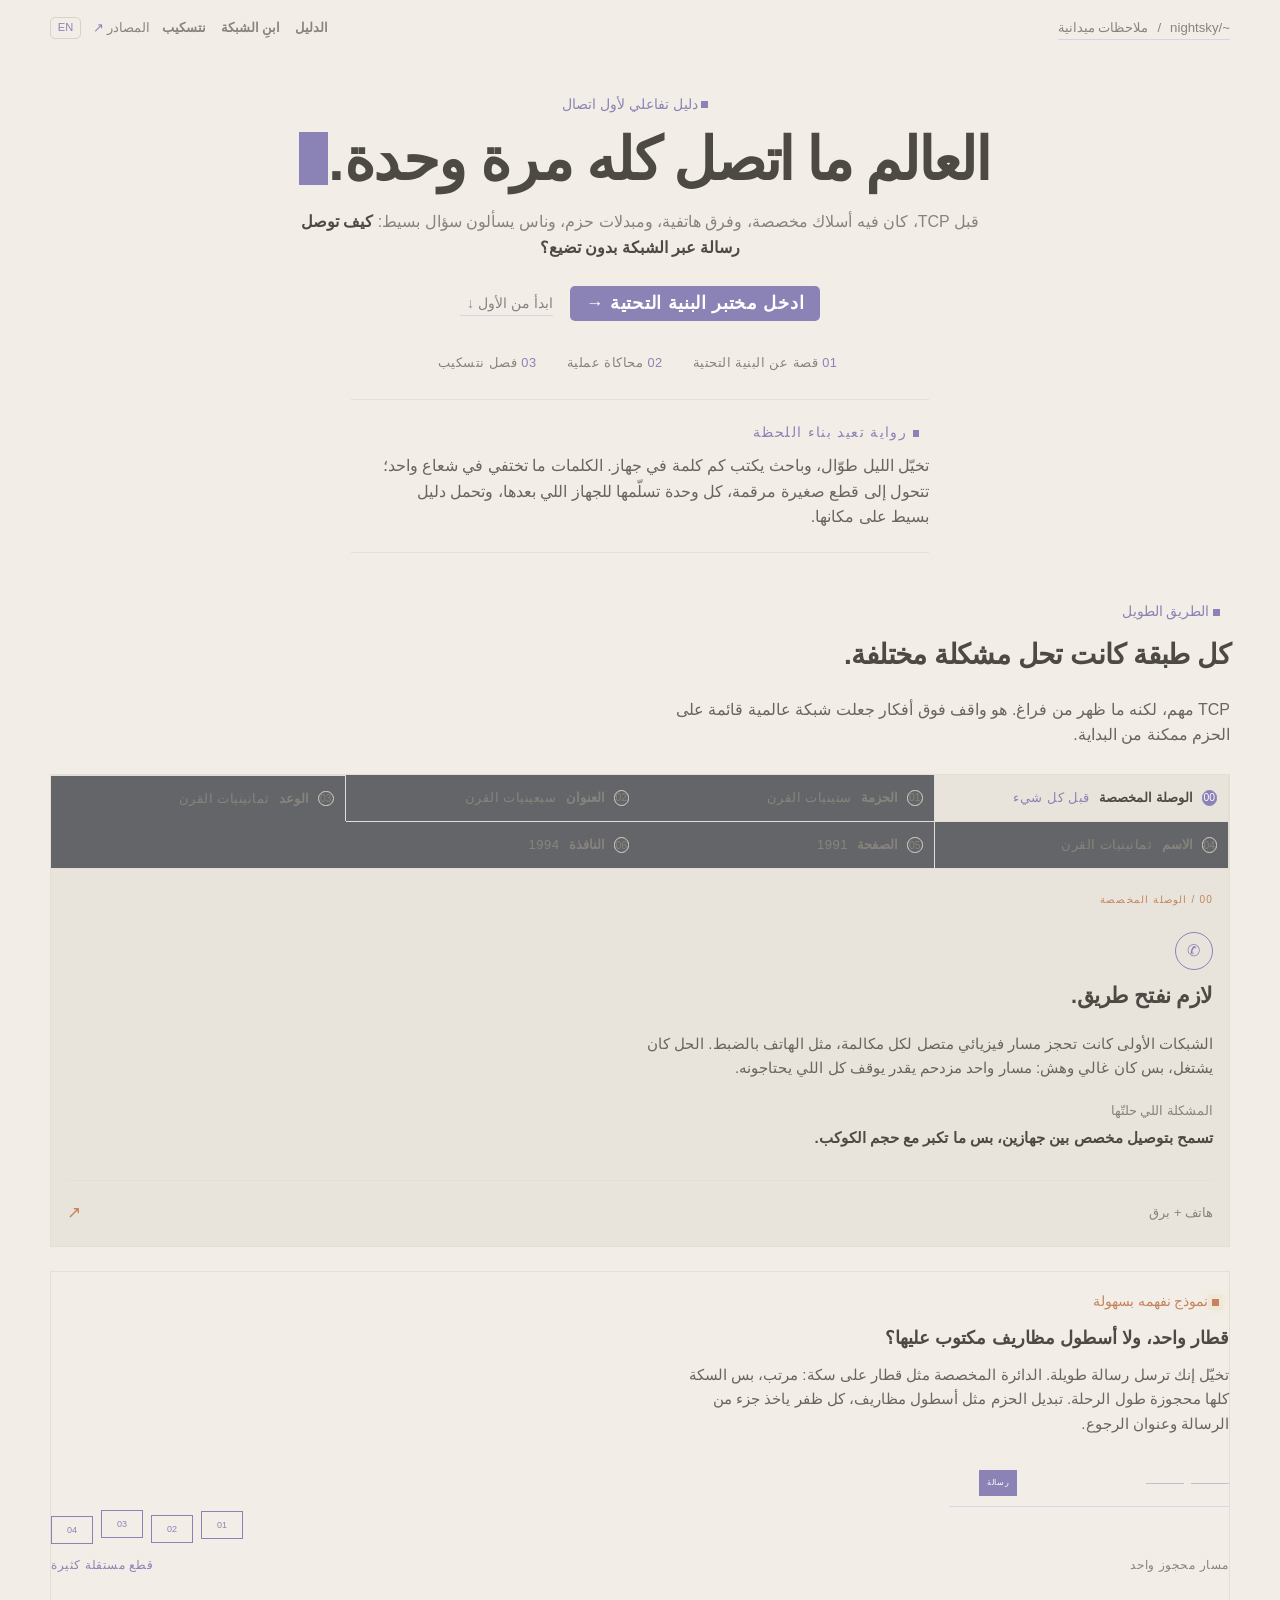
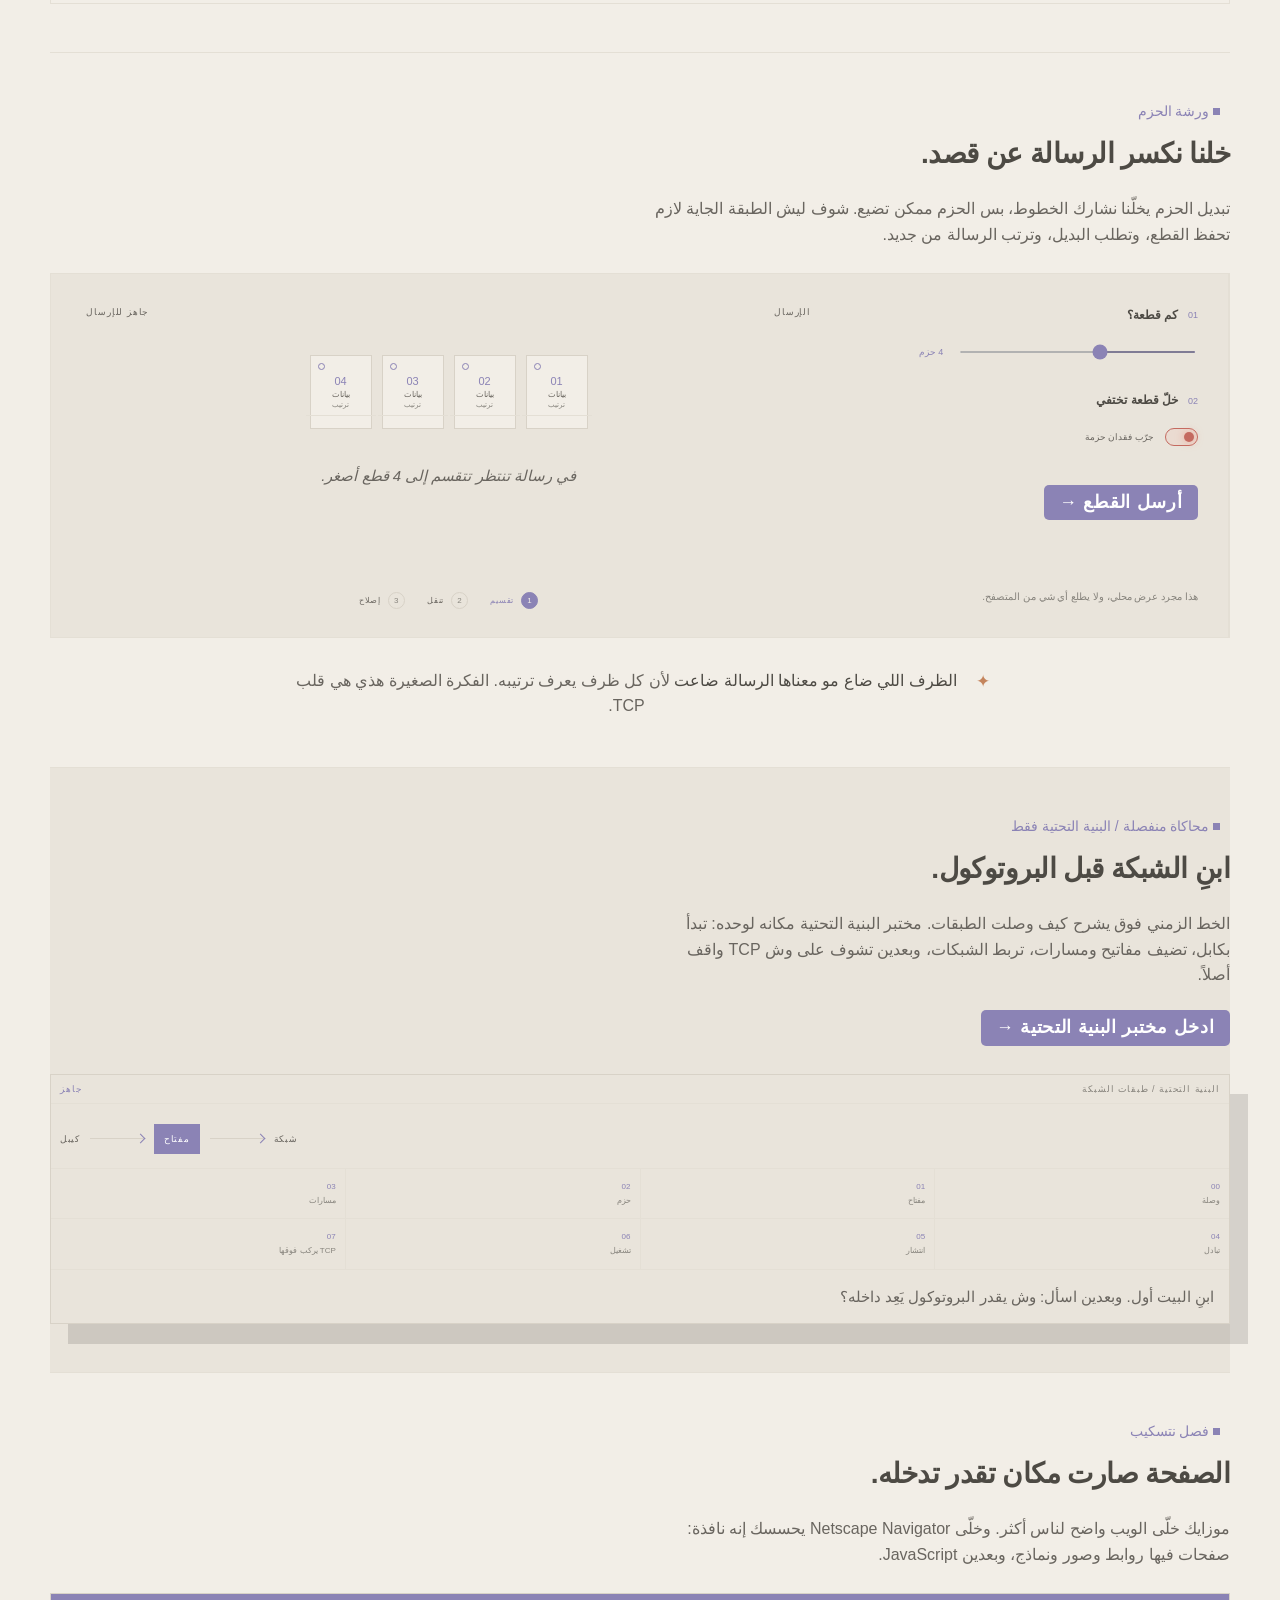
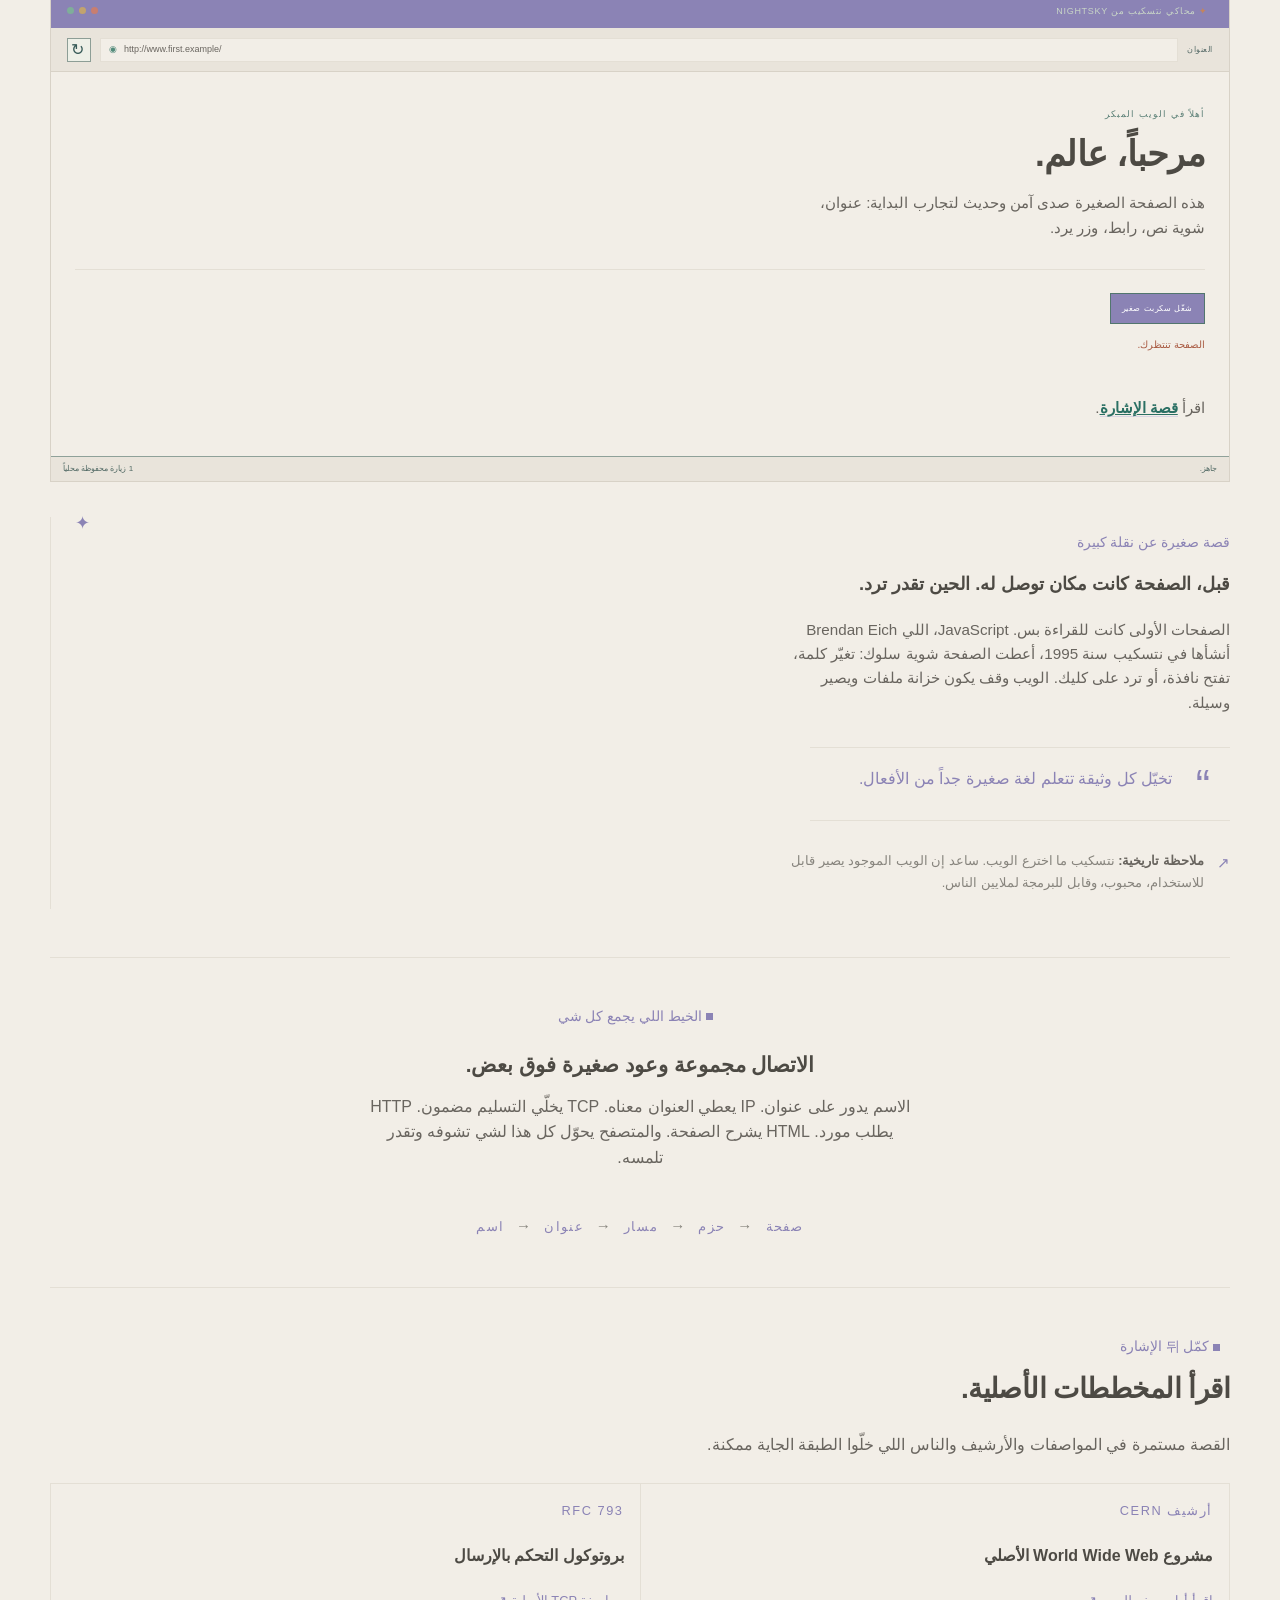
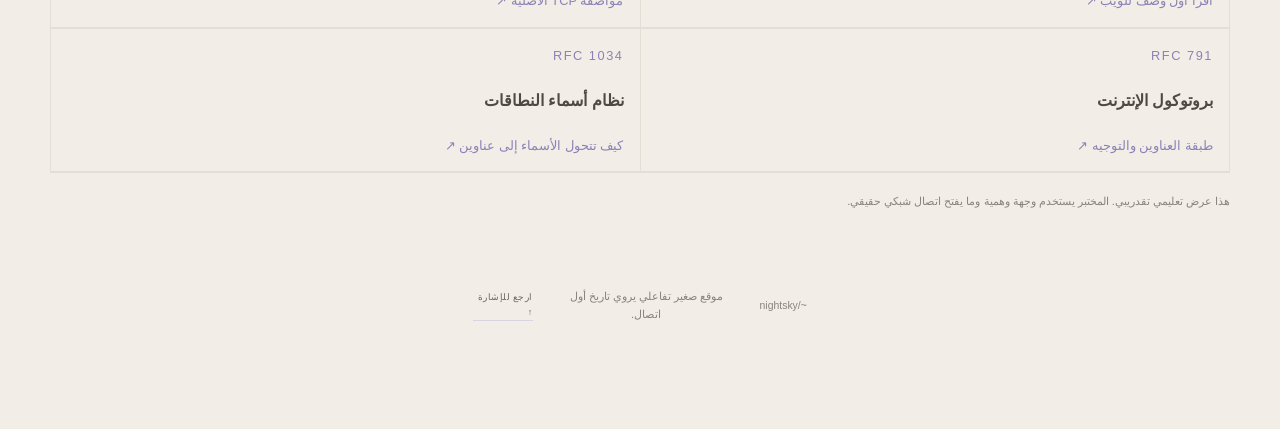
==== commit 08e9b1cf: "Add Arabic-first language experience" ====
--- a/index.html
+++ b/index.html
@@ -1,5 +1,5 @@
 <!doctype html>
-<html lang="en">
+<html lang="ar" dir="rtl">
   <head>
     <meta charset="UTF-8" />
     <meta name="viewport" content="width=device-width, initial-scale=1.0" />
@@ -26,6 +26,7 @@
         <a href="#browser">netscape</a>
       </nav>
       <a class="topnav-cta" href="#sources">sources <span aria-hidden="true">↗</span></a>
+      <button class="language-toggle" id="languageToggle" type="button" aria-label="التبديل إلى English">EN</button>
     </header>
 
     <main id="top">
@@ -341,5 +342,6 @@
     </footer>
 
     <script src="app.js"></script>
+    <script src="i18n.js"></script>
   </body>
 </html>
--- a/cody.css
+++ b/cody.css
@@ -32,15 +32,16 @@
 }
 
 body {
-  max-width: 72ch;
+  width: calc(100% - 48px);
+  max-width: 1180px;
   margin: 0 auto;
-  padding: 0 2ch 4em;
+  padding: 0 0 4em;
   overflow-x: hidden;
   color: var(--ink);
   background: var(--bg);
   font-family: var(--sans);
-  font-size: 15px;
-  line-height: 1.6;
+  font-size: 16px;
+  line-height: 1.65;
 }
 
 body::before,
@@ -243,14 +244,14 @@
 }
 
 .hero h1 {
-  max-width: none;
-  margin: 0;
-  color: var(--ink);
-  font-family: var(--mono);
-  font-size: 2.9em;
+  max-width: 1050px;
+  margin: 0 auto;
+  color: var(--ink);
+  font-family: var(--mono);
+  font-size: clamp(2.7rem, 4.6vw, 4.2rem);
   font-weight: 600;
-  letter-spacing: -0.02em;
-  line-height: 1;
+  letter-spacing: -0.04em;
+  line-height: 1.02;
 }
 
 .hero h1::after {
@@ -277,7 +278,7 @@
 }
 
 .hero-lede {
-  max-width: 60ch;
+  max-width: 78ch;
   margin: 1.2em auto 0;
   color: var(--faint);
   font-family: var(--mono);
@@ -404,10 +405,10 @@
   margin: 0 0 0.9em;
   color: var(--ink);
   font-family: var(--mono);
-  font-size: 1.3em;
+  font-size: clamp(1.55rem, 2.2vw, 2.25rem);
   font-weight: 600;
-  letter-spacing: 0;
-  line-height: 1.3;
+  letter-spacing: -0.02em;
+  line-height: 1.2;
 }
 
 .section-intro,
@@ -445,8 +446,8 @@
 }
 
 .journey-rail {
-  display: flex;
-  flex-wrap: wrap;
+  display: grid;
+  grid-template-columns: repeat(4, 1fr);
   padding: 0;
   border-right: 0;
   border-bottom: 1px solid var(--line);
@@ -458,7 +459,6 @@
 
 .journey-step {
   display: flex;
-  flex: 1 1 30%;
   align-items: center;
   min-height: 3.4em;
   border-right: 1px solid var(--line);
@@ -466,7 +466,15 @@
   color: var(--faint);
   background: transparent;
   font-family: var(--mono);
-  font-size: 0.8em;
+  font-size: 0.86em;
+}
+
+.journey-step:nth-child(4n) {
+  border-right: 0;
+}
+
+.journey-step:nth-child(n + 5) {
+  border-top: 1px solid var(--line);
 }
 
 .journey-step:last-child {
@@ -547,10 +555,10 @@
 .journey-detail h3 {
   color: var(--ink);
   font-family: var(--mono);
-  font-size: 1.15em;
+  font-size: 1.35em;
   font-weight: 600;
-  letter-spacing: 0;
-  line-height: 1.3;
+  letter-spacing: -0.02em;
+  line-height: 1.25;
 }
 
 .journey-detail > p,
@@ -1074,14 +1082,14 @@
 
 .infrastructure-hero-copy h1,
 .tcp-hero-copy h1 {
-  max-width: none;
-  margin: 0;
-  color: var(--ink);
-  font-family: var(--mono);
-  font-size: 2.9em;
+  max-width: 1050px;
+  margin: 0 auto;
+  color: var(--ink);
+  font-family: var(--mono);
+  font-size: clamp(2.7rem, 4.6vw, 4.2rem);
   font-weight: 600;
-  letter-spacing: -0.02em;
-  line-height: 1;
+  letter-spacing: -0.04em;
+  line-height: 1.02;
 }
 
 .infrastructure-hero-copy h1 em,
@@ -1095,13 +1103,13 @@
 
 .infrastructure-hero-copy > p:not(.eyebrow),
 .tcp-hero-copy > p:not(.eyebrow) {
-  max-width: 60ch;
+  max-width: 78ch;
   margin: 1.2em auto 0;
 }
 
 .infrastructure-scope-note,
 .tcp-scope-note {
-  max-width: 60ch;
+  max-width: 78ch;
   margin: 1.4em auto 0;
   padding: 0.7em 1em;
   border-left-color: var(--lavender);
@@ -1152,22 +1160,30 @@
 
 .infrastructure-step-list,
 .tcp-step-list {
-  display: flex;
-  flex-direction: row;
-  flex-wrap: wrap;
+  display: grid;
+  grid-template-columns: repeat(4, 1fr);
   padding: 0;
 }
 
 .infrastructure-step,
 .tcp-step {
   display: flex;
-  flex: 1 1 25%;
   align-items: center;
   min-height: 3.5em;
   border-right: 1px solid var(--line);
   padding: 0 0.7em;
   color: var(--faint);
   background: transparent;
+}
+
+.infrastructure-step:nth-child(4n),
+.tcp-step:nth-child(4n) {
+  border-right: 0;
+}
+
+.infrastructure-step:nth-child(n + 5),
+.tcp-step:nth-child(n + 5) {
+  border-top: 1px solid var(--line);
 }
 
 .infrastructure-step:last-child,
@@ -1240,7 +1256,7 @@
 .infrastructure-workspace,
 .tcp-workspace {
   display: block;
-  padding: 1.4em 1em 1.2em;
+  padding: 2.2em 2em 1.8em;
 }
 
 .infra-workspace-heading,
@@ -1254,10 +1270,10 @@
   margin: 0 0 0.6em;
   color: var(--ink);
   font-family: var(--mono);
-  font-size: 1.3em;
+  font-size: clamp(1.55rem, 2.3vw, 2.15rem);
   font-weight: 600;
-  letter-spacing: 0;
-  line-height: 1.3;
+  letter-spacing: -0.02em;
+  line-height: 1.2;
 }
 
 .layer-count,
@@ -1285,7 +1301,7 @@
 
 .build-canvas,
 .tcp-wire-board {
-  min-height: 22em;
+  min-height: clamp(360px, 42vw, 500px);
   border-color: var(--line);
   background: var(--bg);
   background-image: linear-gradient(rgba(139, 131, 181, 0.06) 1px, transparent 1px), linear-gradient(90deg, rgba(139, 131, 181, 0.06) 1px, transparent 1px);
@@ -1620,10 +1636,97 @@
   color: var(--lavender);
 }
 
+/* Language controls and Arabic reading direction. */
+.language-toggle {
+  min-width: 2.8em;
+  border: 1px solid var(--line-bright);
+  border-radius: 5px;
+  padding: 0.1em 0.6em;
+  color: var(--lavender);
+  background: transparent;
+  font-family: var(--mono);
+  font-size: 0.8em;
+  line-height: 1.6;
+  transition: color 160ms ease, border-color 160ms ease, background 160ms ease;
+}
+
+.language-toggle:hover,
+.language-toggle:focus-visible {
+  border-color: var(--lavender);
+  color: #fff;
+  background: var(--lavender);
+}
+
+html[lang="ar"] {
+  direction: rtl;
+  --sans: "Noto Sans Arabic", Tahoma, Arial, sans-serif;
+  --serif: "Noto Sans Arabic", Tahoma, Arial, sans-serif;
+  --mono: "Noto Sans Arabic", Tahoma, Arial, sans-serif;
+}
+
+html[lang="en"] {
+  direction: ltr;
+}
+
+html[lang="ar"] .topbar,
+html[lang="ar"] .infrastructure-topbar {
+  direction: rtl;
+}
+
+html[lang="ar"] .topnav,
+html[lang="ar"] .infra-scope-pill {
+  direction: rtl;
+  margin-right: auto;
+  margin-left: 0;
+}
+
+html[lang="ar"] .section-heading,
+html[lang="ar"] .gateway-copy,
+html[lang="ar"] .infrastructure-workspace,
+html[lang="ar"] .field-note,
+html[lang="ar"] .source-card,
+html[lang="ar"] .story-panel,
+html[lang="ar"] .infrastructure-action-panel,
+html[lang="ar"] .infrastructure-explanation {
+  text-align: right;
+}
+
+html[lang="ar"] .journey-step,
+html[lang="ar"] .infrastructure-step,
+html[lang="ar"] .tcp-step,
+html[lang="ar"] .infrastructure-stepper,
+html[lang="ar"] .source-card,
+html[lang="ar"] .gateway-copy {
+  text-align: right;
+}
+
+html[lang="ar"] .build-canvas,
+html[lang="ar"] .build-illustration,
+html[lang="ar"] .build-canvas-label,
+html[lang="ar"] .build-canvas-footer,
+html[lang="ar"] .gateway-mini-wire,
+html[lang="ar"] .infrastructure-stack,
+html[lang="ar"] .takeaway-chain,
+html[lang="ar"] .browser-location {
+  direction: ltr;
+  text-align: left;
+}
+
+html[lang="ar"] .build-canvas-footer,
+html[lang="ar"] .build-canvas-label {
+  direction: rtl;
+  text-align: right;
+}
+
+html[lang="ar"] .language-toggle {
+  font-family: var(--mono);
+}
+
 @media (max-width: 600px) {
   body {
-    padding-right: 1ch;
-    padding-left: 1ch;
+    width: calc(100% - 24px);
+    padding-right: 0;
+    padding-left: 0;
   }
 
   .topbar,
@@ -1672,6 +1775,12 @@
     font-size: 0.72em;
   }
 
+  .journey-rail,
+  .infrastructure-step-list,
+  .tcp-step-list {
+    grid-template-columns: repeat(2, 1fr);
+  }
+
   .journey-step,
   .infrastructure-step,
   .tcp-step {
@@ -1695,6 +1804,30 @@
   .infrastructure-step b,
   .tcp-step b {
     font-size: 0.78em;
+  }
+
+  .journey-step:nth-child(4n),
+  .infrastructure-step:nth-child(4n),
+  .tcp-step:nth-child(4n) {
+    border-right: 1px solid var(--line);
+  }
+
+  .journey-step:nth-child(even),
+  .infrastructure-step:nth-child(even),
+  .tcp-step:nth-child(even) {
+    border-right: 0;
+  }
+
+  .journey-step:nth-child(odd):nth-child(n + 3),
+  .infrastructure-step:nth-child(odd):nth-child(n + 3),
+  .tcp-step:nth-child(odd):nth-child(n + 3) {
+    border-top: 1px solid var(--line);
+  }
+
+  .journey-step:nth-child(even):nth-child(n + 3),
+  .infrastructure-step:nth-child(even):nth-child(n + 3),
+  .tcp-step:nth-child(even):nth-child(n + 3) {
+    border-top: 0;
   }
 
   .step-era,
